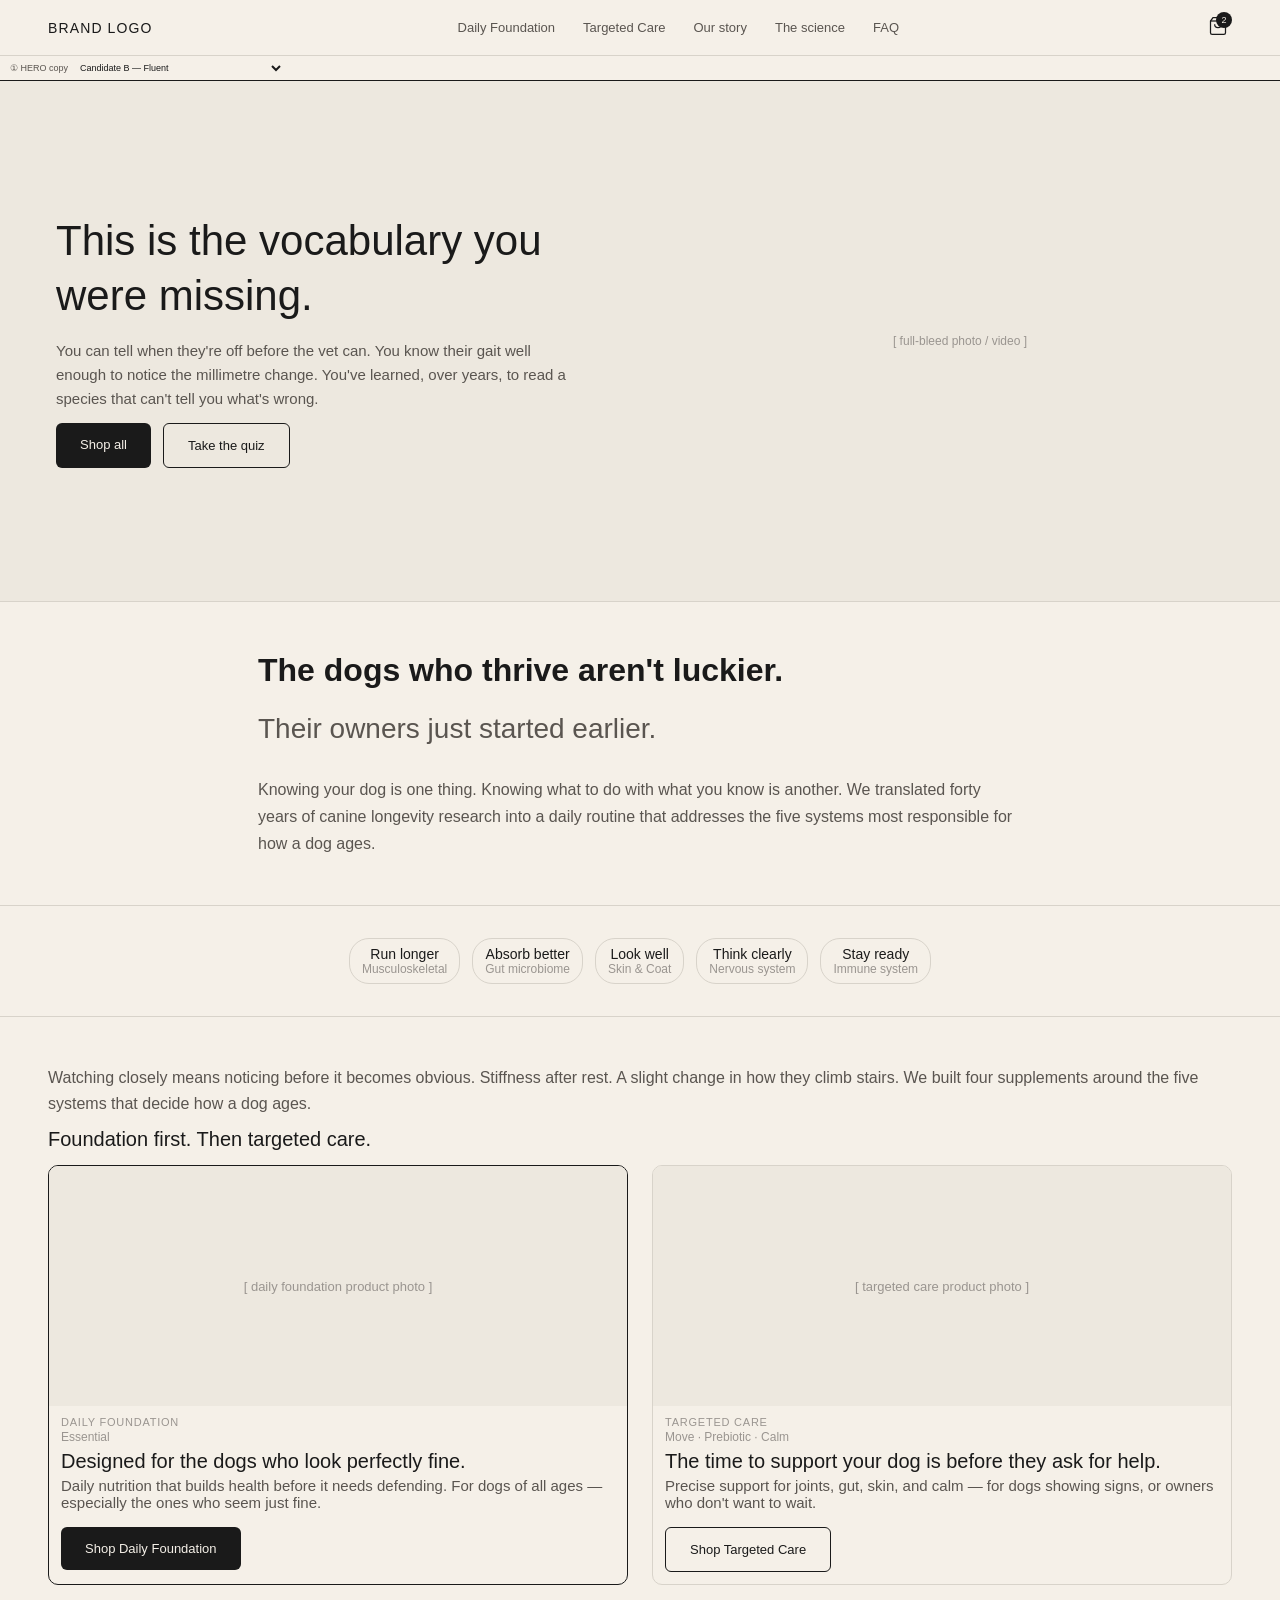
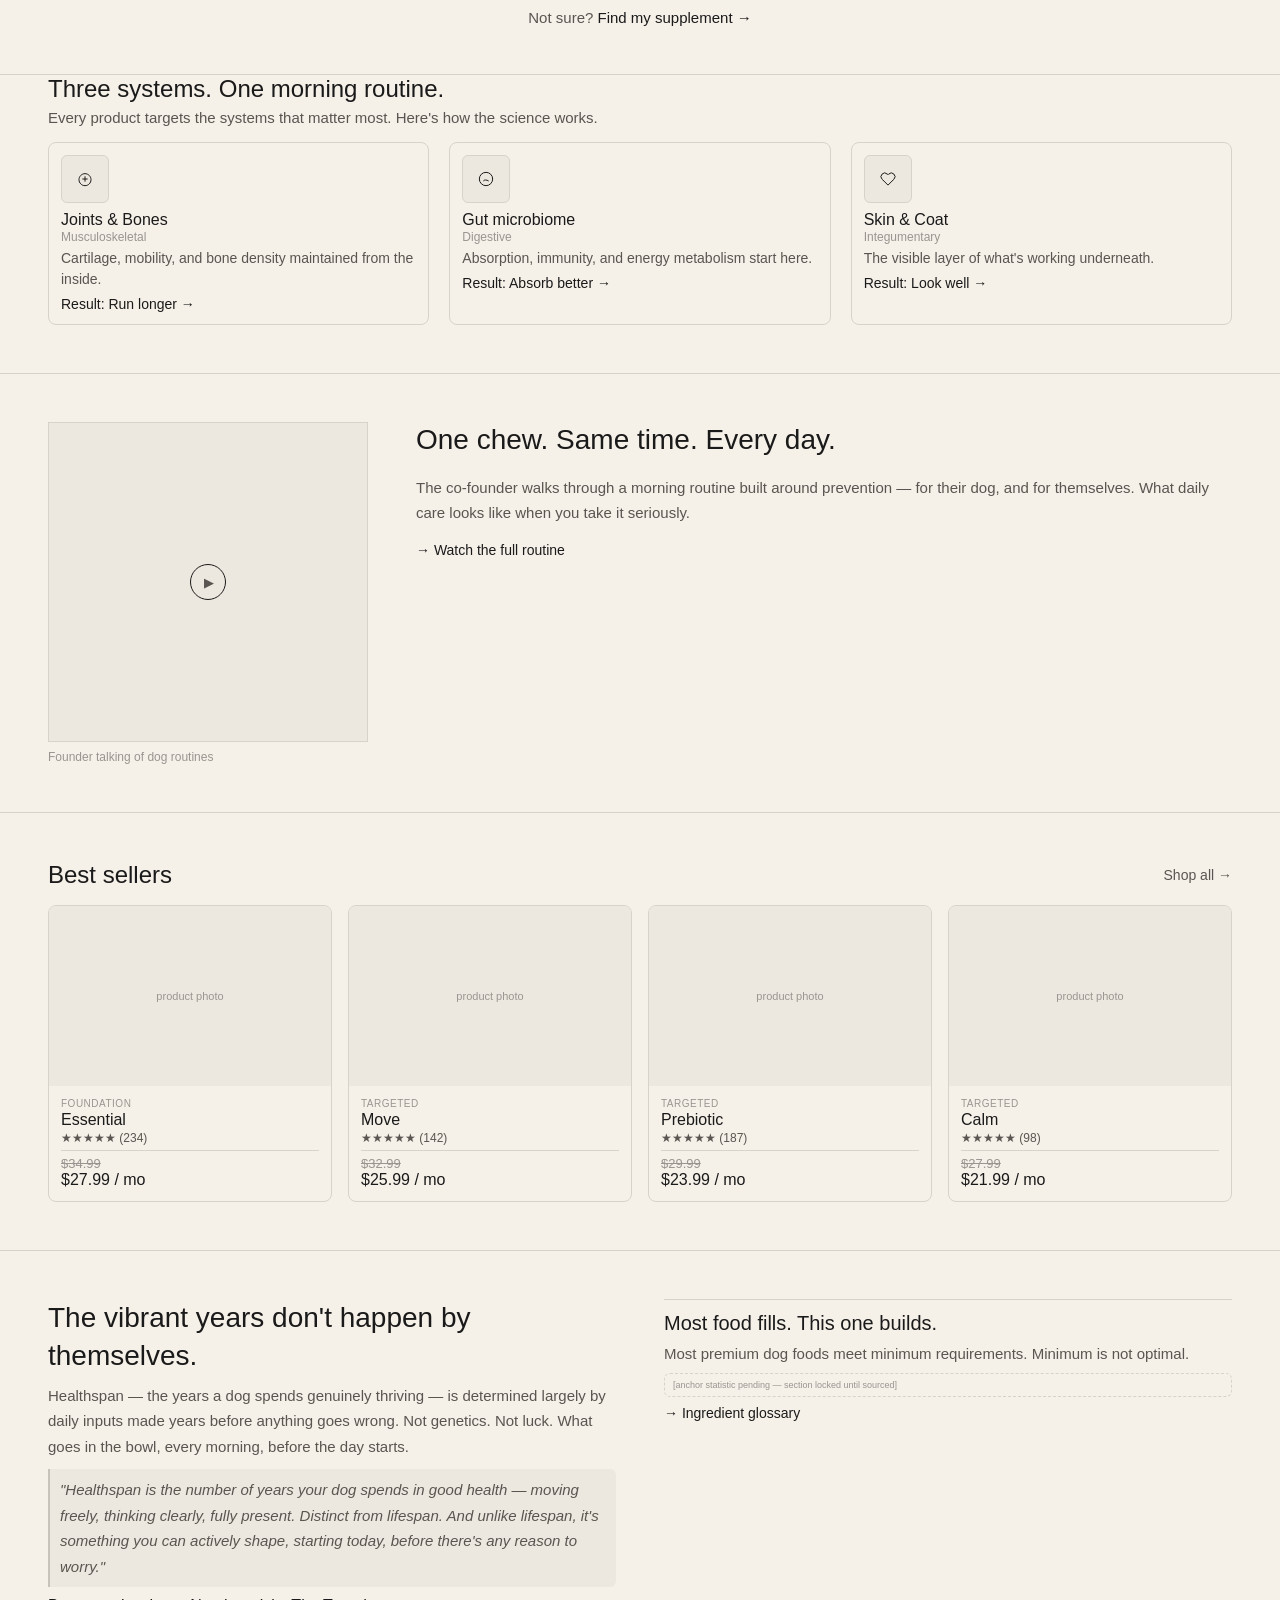
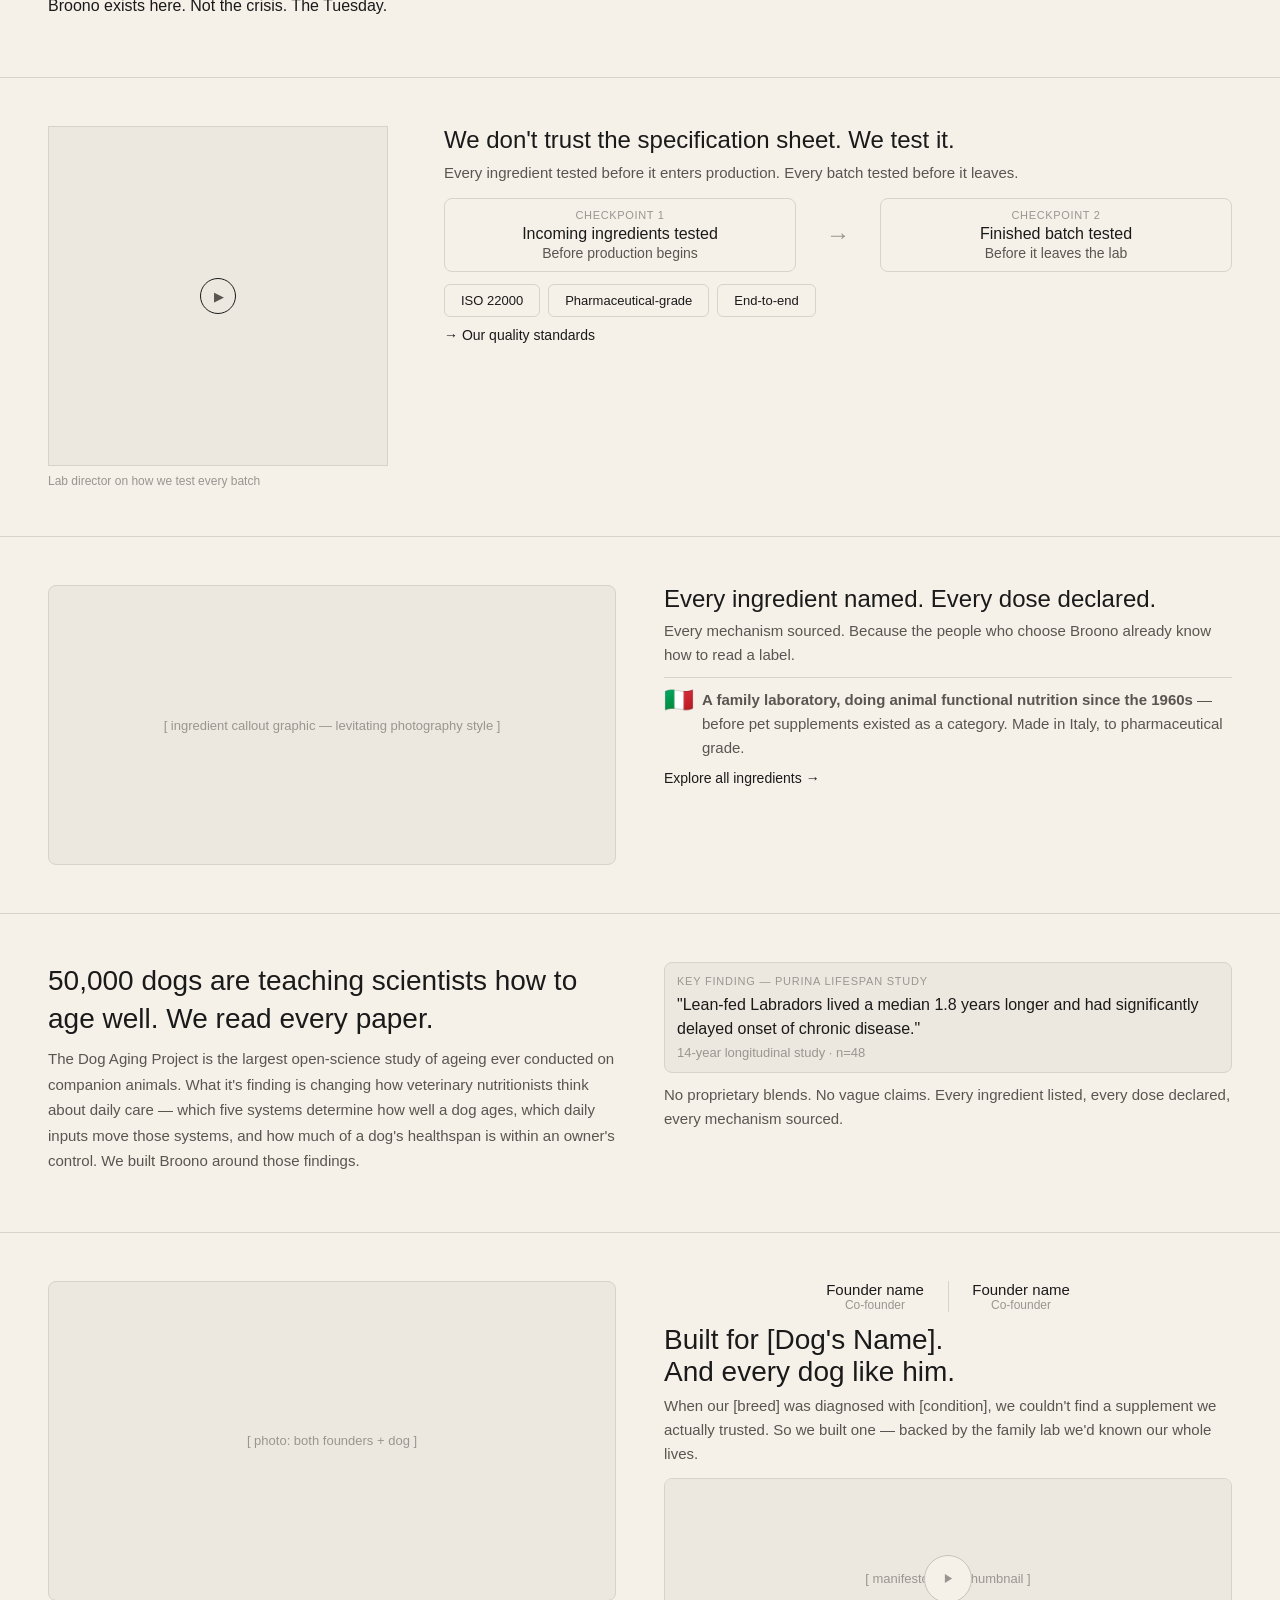
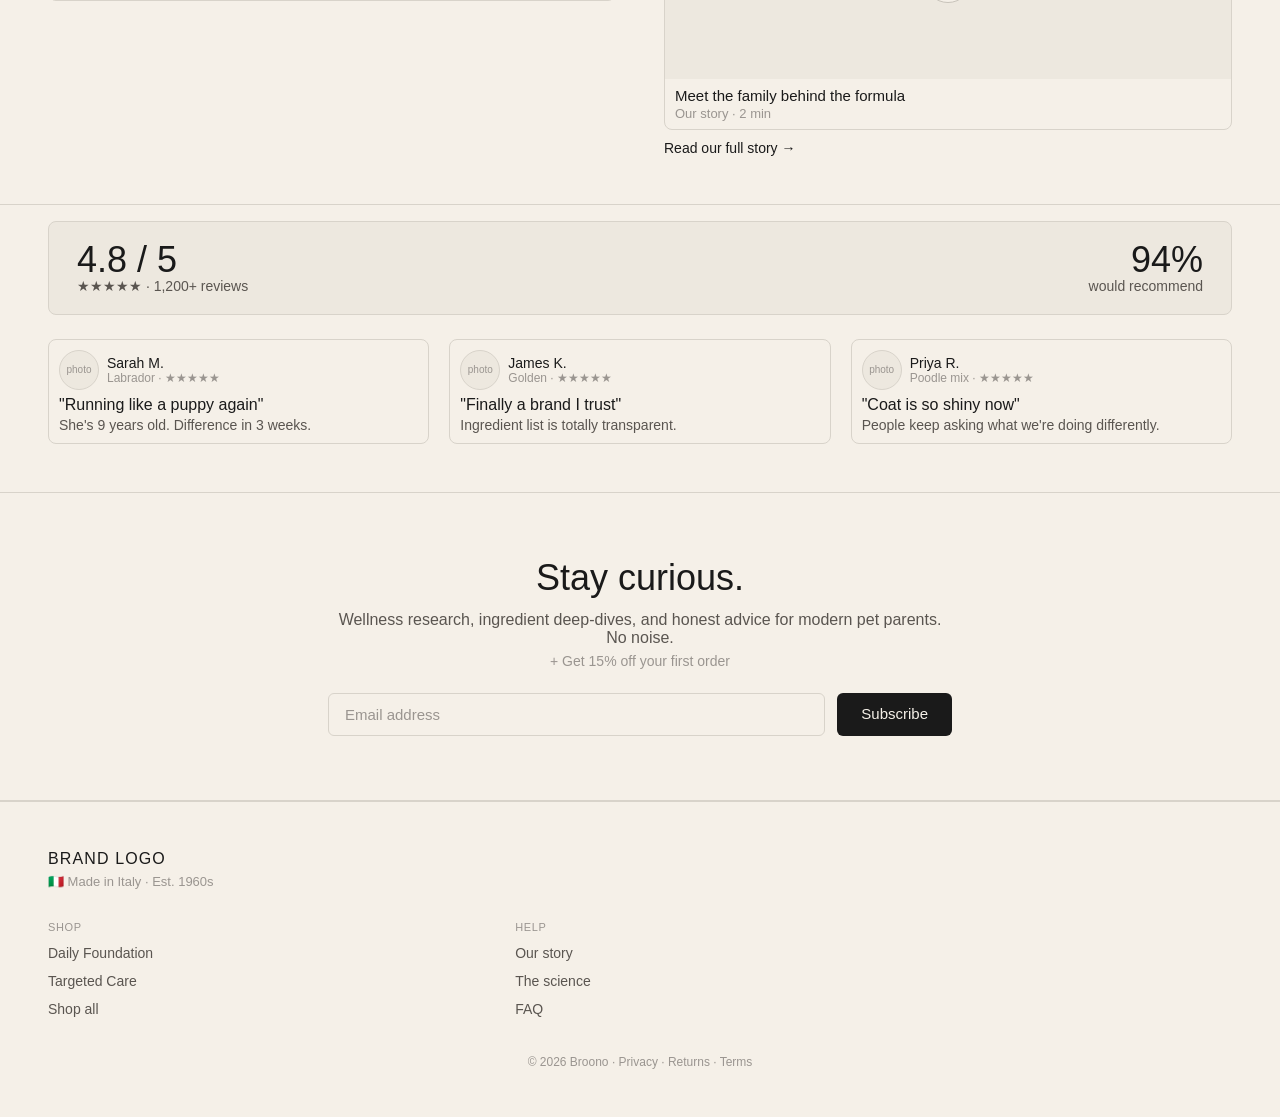
==== index.html @ fc201d09 "-" ====
<!DOCTYPE html>
<html lang="en">
<head>
<meta charset="UTF-8">
<link rel="icon" type="image/svg+xml" href="logo-glasses-blue.svg">
<meta name="viewport" content="width=device-width, initial-scale=1.0">
<title>Broono — Homepage Wireframe v3 (Responsive)</title>
<style>
  *, *::before, *::after { box-sizing: border-box; margin: 0; padding: 0; }

  :root {
    --color-background-primary: #F5F0E8;
    --color-background-secondary: #EDE8DF;
    --color-text-primary: #1A1A1A;
    --color-text-secondary: #5A5550;
    --color-text-tertiary: #9A9590;
    --color-border-primary: #1A1A1A;
    --color-border-secondary: #C8C3BA;
    --color-border-tertiary: #D8D3CA;
  }

  body {
    background: #E8E3DB;
    font-family: -apple-system, BlinkMacSystemFont, "Helvetica Neue", Arial, sans-serif;
    min-height: 100vh;
    color: var(--color-text-primary);
  }

  .sr-only {
    position: absolute; width: 1px; height: 1px;
    padding: 0; margin: -1px; overflow: hidden;
    clip: rect(0,0,0,0); white-space: nowrap; border: 0;
  }

  /* ─── WRAPPER ─────────────────────────────────────── */
  .page-wrapper {
    display: flex;
    flex-direction: column;
    align-items: center;
    padding: 20px 12px;
  }

  /* Mobile: phone-frame look */
  .phone-frame {
    width: 340px;
    overflow: hidden;
    background: var(--color-background-primary);
    position: relative;
  }

  /* Section label (wireframe annotation) */
  .section-label {
    font-size: 8px;
    color: var(--color-text-tertiary);
    padding: 5px 10px 3px;
    letter-spacing: 0.06em;
  }

  /* ─── NAV DRAWER ──────────────────────────────────── */
  .nav-drawer {
    display: none;
    position: absolute;
    top: 0; left: 0; right: 0; bottom: 0;
    z-index: 30;
    background: var(--color-background-primary);
  }
  .nav-drawer__inner { padding: 14px 16px; }
  .nav-drawer__header {
    display: flex;
    justify-content: space-between;
    align-items: center;
    padding-bottom: 12px;
    border-bottom: 0.5px solid var(--color-border-tertiary);
    margin-bottom: 4px;
  }
  .nav-drawer__logo { font-size: 12px; font-weight: 500; letter-spacing: 0.08em; }
  .nav-drawer__close {
    background: none; border: none; cursor: pointer;
    font-size: 22px; line-height: 1;
    color: var(--color-text-primary); padding: 0;
  }
  .nav-drawer__group-label {
    font-size: 9px; color: var(--color-text-tertiary);
    padding: 10px 0 4px; letter-spacing: 0.07em;
  }
  .nav-drawer__links { font-size: 13px; }
  .nav-drawer__link {
    padding: 10px 0;
    border-bottom: 0.5px solid var(--color-border-tertiary);
  }
  .nav-drawer__link:last-child { border-bottom: none; }

  /* ─── STICKY NAV (mobile) ─────────────────────────── */
  .nav {
    position: sticky; top: 0; z-index: 10;
    background: var(--color-background-primary);
    border-bottom: 0.5px solid var(--color-border-tertiary);
    padding: 0 14px;
    display: flex;
    align-items: center;
    justify-content: space-between;
    height: 44px;
  }
  .nav__hamburger {
    background: none; border: none; cursor: pointer;
    padding: 4px; color: var(--color-text-primary);
  }
  .nav__logo { font-size: 12px; font-weight: 500; letter-spacing: 0.08em; }
  .nav__desktop-links { display: none; } /* hidden on mobile */
  .nav__cart { position: relative; cursor: pointer; padding: 4px; }
  .nav__cart-badge {
    position: absolute; top: 0; right: 0;
    background: var(--color-text-primary);
    color: var(--color-background-primary);
    border-radius: 50%; width: 13px; height: 13px;
    font-size: 8px;
    display: flex; align-items: center; justify-content: center;
    font-weight: 500;
  }

  /* ─── HERO COPY PICKER (wireframe tool) ─────────── */
  .hero-picker {
    display: flex; align-items: center; gap: 8px;
    padding: 6px 10px;
    background: var(--color-background-primary);
    border-bottom: 0.5px solid var(--color-border-primary);
    font-size: 9px; color: var(--color-text-secondary);
    font-family: inherit;
  }
  .hero-picker select {
    font-size: 9px; font-family: inherit;
    color: var(--color-text-primary);
    background: transparent; border: none; outline: none; cursor: pointer;
    max-width: 260px;
  }

  /* ─── HERO ────────────────────────────────────────── */
  .hero {
    border-bottom: 0.5px solid var(--color-border-tertiary);
  }
  .hero__inner {
    background: var(--color-background-secondary);
    min-height: 300px;
    display: flex;
    flex-direction: column;
    justify-content: flex-end;
    padding: 16px;
    position: relative;
  }
  .hero__media-placeholder {
    position: absolute; top: 30%; left: 50%;
    transform: translate(-50%, -50%);
    font-size: 9px; color: var(--color-text-tertiary);
    text-align: center;
  }
  .hero__headline {
    font-size: 17px; font-weight: 500; line-height: 1.3; margin-bottom: 8px;
  }
  .hero__body {
    font-size: 10px; color: var(--color-text-secondary);
    line-height: 1.6; margin-bottom: 6px;
  }
  .hero__body--italic { font-style: italic; margin-bottom: 12px; }
  .hero__ctas { display: flex; gap: 8px; }
  .btn-primary {
    background: var(--color-text-primary); color: var(--color-background-primary);
    padding: 9px 14px; border-radius: 6px;
    font-size: 11px; font-weight: 500; display: inline-block; cursor: pointer;
  }
  .btn-secondary {
    border: 0.5px solid var(--color-border-primary);
    padding: 9px 14px; border-radius: 6px;
    font-size: 11px; display: inline-block; cursor: pointer;
  }

  /* ─── BRAND STATEMENT ────────────────────────────── */
  .brand-statement {
    border-bottom: 0.5px solid var(--color-border-tertiary);
  }
  .brand-statement__inner {
    padding: 16px 14px;
    display: flex; flex-direction: column; gap: 4px;
  }
  .brand-statement__line {
    font-size: 11px; color: var(--color-text-secondary); line-height: 1.7; margin-top: 10px;
  }
  .brand-statement__line--bold {
    font-size: 12px; font-weight: 500; color: var(--color-text-primary);
  }

  /* ─── EDITORIAL BEAT ──────────────────────────────── */
  .editorial__headline {
    font-size: 16px; font-weight: 600; line-height: 1.3;
  }
  .editorial__sub {
    font-size: 13px; line-height: 1.5;
    color: var(--color-text-secondary);
  }

  /* ─── OUTCOME STRIP ───────────────────────────────── */
  .outcomes {
    border-bottom: 0.5px solid var(--color-border-tertiary);
  }
  .outcomes__strip {
    display: flex; overflow-x: auto;
    padding: 8px 10px 14px; gap: 8px;
  }
  .outcomes__pill {
    flex-shrink: 0;
    border: 0.5px solid var(--color-border-tertiary);
    border-radius: 20px; padding: 7px 12px; text-align: center;
  }
  .outcomes__pill-title { font-size: 9px; font-weight: 500; white-space: nowrap; }
  .outcomes__pill-sub { font-size: 8px; color: var(--color-text-tertiary); white-space: nowrap; }

  /* ─── TWO-DOOR SYSTEM ─────────────────────────────── */
  .two-door {
    border-bottom: 0.5px solid var(--color-border-tertiary);
  }
  .two-door__inner {
    padding: 6px 10px 14px;
    display: flex; flex-direction: column; gap: 8px;
  }
  .two-door__intro {
    font-size: 10px; color: var(--color-text-secondary);
    line-height: 1.6; padding: 0 0 4px;
  }
  .two-door__tagline {
    font-size: 11px; font-weight: 500; padding-bottom: 6px;
  }
  .two-door__cards { display: flex; flex-direction: column; gap: 8px; }
  .card--foundation {
    border: 0.5px solid var(--color-border-primary);
    border-radius: 10px; overflow: hidden;
  }
  .card--targeted {
    border: 0.5px solid var(--color-border-tertiary);
    border-radius: 10px; overflow: hidden;
  }
  .card__photo {
    background: var(--color-background-secondary); height: 100px;
    display: flex; align-items: center; justify-content: center;
    font-size: 8px; color: var(--color-text-tertiary);
  }
  .card__body { padding: 10px 12px 12px; }
  .card__eyebrow {
    font-size: 8px; font-weight: 500; letter-spacing: 0.07em;
    color: var(--color-text-tertiary); margin-bottom: 2px;
  }
  .card__sub { font-size: 8px; color: var(--color-text-tertiary); margin-bottom: 6px; }
  .card__headline { font-size: 12px; font-weight: 500; margin-bottom: 4px; }
  .card__desc { font-size: 10px; color: var(--color-text-secondary); margin-bottom: 10px; }
  .two-door__quiz {
    text-align: center; padding-top: 4px;
    font-size: 10px; color: var(--color-text-secondary);
  }
  .two-door__quiz strong { font-weight: 500; color: var(--color-text-primary); }

  /* ─── BODY SYSTEMS ────────────────────────────────── */
  .systems {
    border-bottom: 0.5px solid var(--color-border-tertiary);
  }
  .systems__header { padding: 5px 10px 4px; }
  .systems__title { font-size: 13px; font-weight: 500; }
  .systems__sub { font-size: 10px; color: var(--color-text-secondary); margin-top: 3px; }
  .systems__strip {
    display: flex; gap: 8px;
    padding: 10px 10px 14px; overflow-x: auto;
  }
  .system-card {
    flex-shrink: 0; width: 180px;
    border: 0.5px solid var(--color-border-tertiary);
    border-radius: 8px; padding: 12px;
  }
  .system-card__icon {
    width: 32px; height: 32px; border-radius: 6px;
    background: var(--color-background-secondary);
    border: 0.5px solid var(--color-border-tertiary);
    margin-bottom: 8px;
    display: flex; align-items: center; justify-content: center;
  }
  .system-card__title { font-size: 10px; font-weight: 500; margin-bottom: 1px; }
  .system-card__cat { font-size: 8px; color: var(--color-text-tertiary); margin-bottom: 4px; }
  .system-card__desc { font-size: 9px; color: var(--color-text-secondary); line-height: 1.5; margin-bottom: 6px; }
  .system-card__result { font-size: 9px; font-weight: 500; }

  /* ─── BEST SELLERS ────────────────────────────────── */
  .best-sellers {
    border-bottom: 0.5px solid var(--color-border-tertiary);
  }
  .best-sellers__header {
    padding: 5px 10px 8px;
    display: flex; justify-content: space-between; align-items: center;
  }
  .best-sellers__title { font-size: 13px; font-weight: 500; }
  .best-sellers__showall { font-size: 10px; color: var(--color-text-secondary); }
  .product-grid {
    display: grid;
    grid-template-columns: minmax(0,1fr) minmax(0,1fr);
    gap: 8px; padding: 0 10px 14px;
  }
  .product-card {
    border: 0.5px solid var(--color-border-tertiary);
    border-radius: 8px; overflow: hidden;
  }
  .product-card__photo {
    background: var(--color-background-secondary); height: 80px;
    display: flex; align-items: center; justify-content: center;
    font-size: 7px; color: var(--color-text-tertiary);
  }
  .product-card__body { padding: 7px; }
  .product-card__eyebrow {
    font-size: 7px; font-weight: 500; letter-spacing: 0.05em;
    color: var(--color-text-tertiary); margin-bottom: 2px;
  }
  .product-card__name { font-size: 10px; font-weight: 500; margin-bottom: 2px; }
  .product-card__stars { font-size: 8px; color: var(--color-text-secondary); }
  .product-card__pricing {
    margin-top: 5px; padding-top: 5px;
    border-top: 0.5px solid var(--color-border-tertiary);
  }
  .product-card__original {
    font-size: 9px; color: var(--color-text-tertiary);
    text-decoration: line-through;
  }
  .product-card__price { font-size: 10px; font-weight: 500; }

  /* ─── NUTRITION GAP ───────────────────────────────── */
  .gap {
    border-bottom: 0.5px solid var(--color-border-tertiary);
  }
  .gap__inner { padding: 6px 10px 14px; }
  .gap__headline { font-size: 14px; font-weight: 500; line-height: 1.35; margin-bottom: 8px; }
  .gap__body { font-size: 10px; color: var(--color-text-secondary); line-height: 1.7; margin-bottom: 10px; }
  .gap__quote {
    border-left: 2px solid var(--color-border-secondary);
    padding: 8px 10px; margin-bottom: 10px;
    background: var(--color-background-secondary);
    border-radius: 0 6px 6px 0;
    font-size: 10px; color: var(--color-text-secondary);
    line-height: 1.7; font-style: italic;
  }
  .gap__cta { font-size: 11px; font-weight: 500; margin-bottom: 14px; }
  .gap__beat2 {
    border-top: 0.5px solid var(--color-border-tertiary); padding-top: 12px;
  }
  .gap__beat2-title { font-size: 12px; font-weight: 500; margin-bottom: 6px; }
  .gap__beat2-body { font-size: 10px; color: var(--color-text-secondary); line-height: 1.7; margin-bottom: 6px; }
  .gap__pending {
    font-size: 9px; color: var(--color-text-tertiary);
    border: 0.5px dashed var(--color-border-tertiary);
    border-radius: 6px; padding: 6px 8px; margin-bottom: 8px;
  }
  .gap__link { font-size: 10px; font-weight: 500; }

  /* ─── VIDEO BLOCK (shared) ────────────────────────── */
  .video-block {
    aspect-ratio: 1 / 1;
    background: var(--color-background-secondary);
    border: 0.5px solid var(--color-border-tertiary);
    display: flex; align-items: center; justify-content: center;
    flex-shrink: 0;
    width: 100%;
    max-width: 280px;
  }
.video-block__play {
    width: 36px; height: 36px;
    border: 0.5px solid var(--color-border-primary);
    border-radius: 50%;
    display: flex; align-items: center; justify-content: center;
    font-size: 13px; color: var(--color-text-secondary);
    padding-left: 2px;
  }

  /* ─── QUALITY GUARANTEE ───────────────────────────── */
  .quality {
    border-bottom: 0.5px solid var(--color-border-tertiary);
  }
  .quality__inner { padding: 6px 10px 14px; }
  .quality__headline { font-size: 13px; font-weight: 500; margin-bottom: 6px; }
  .quality__body { font-size: 10px; color: var(--color-text-secondary); line-height: 1.7; margin-bottom: 12px; }
  .quality__checkpoints { display: flex; align-items: center; gap: 0; margin-bottom: 12px; }
  .checkpoint {
    flex: 1; border: 0.5px solid var(--color-border-tertiary);
    border-radius: 8px; padding: 10px; text-align: center;
  }
  .checkpoint__label {
    font-size: 8px; font-weight: 500; letter-spacing: 0.06em;
    color: var(--color-text-tertiary); margin-bottom: 4px;
  }
  .checkpoint__title { font-size: 10px; font-weight: 500; margin-bottom: 2px; }
  .checkpoint__sub { font-size: 9px; color: var(--color-text-secondary); }
  .checkpoint__arrow { padding: 0 6px; font-size: 14px; color: var(--color-text-tertiary); }
  .quality__badges { display: flex; gap: 8px; margin-bottom: 10px; flex-wrap: wrap; }
  .badge {
    border: 0.5px solid var(--color-border-tertiary);
    border-radius: 6px; padding: 6px 10px;
    font-size: 9px; font-weight: 500;
  }
  .quality__link { font-size: 10px; font-weight: 500; }
  .quality__inner { display: flex; flex-direction: column; gap: 14px; }
  .quality__video .video-block { max-width: 100%; }
  .quality__video-caption { font-size: 9px; color: var(--color-text-tertiary); margin-top: 6px; }

  /* ─── FOUNDER ROUTINE VIDEO ────────────────────────── */
  .founder-video {
    border-bottom: 0.5px solid var(--color-border-tertiary);
  }
  .founder-video__inner {
    padding: 16px 14px;
    display: flex; flex-direction: column; gap: 14px;
  }
  .founder-video__media { display: flex; flex-direction: column; }
  .founder-video__media .video-block { max-width: 100%; }
  .founder-video__headline { font-size: 14px; font-weight: 500; line-height: 1.3; margin-bottom: 6px; }
  .founder-video__body { font-size: 10px; color: var(--color-text-secondary); line-height: 1.7; margin-bottom: 8px; }
  .founder-video__link { font-size: 10px; font-weight: 500; }

  /* ─── INGREDIENTS + ITALY ─────────────────────────── */
  .ingredients {
    border-bottom: 0.5px solid var(--color-border-tertiary);
  }
  .ingredients__inner { padding: 6px 10px 14px; }
  .ingredients__headline { font-size: 13px; font-weight: 500; margin-bottom: 6px; }
  .ingredients__photo {
    background: var(--color-background-secondary); height: 100px;
    border: 0.5px solid var(--color-border-tertiary); border-radius: 8px;
    margin-bottom: 10px;
    display: flex; align-items: center; justify-content: center;
    font-size: 9px; color: var(--color-text-tertiary);
  }
  .ingredients__body { font-size: 10px; color: var(--color-text-secondary); line-height: 1.6; margin-bottom: 10px; }
  .ingredients__italy {
    border-top: 0.5px solid var(--color-border-tertiary);
    padding-top: 10px;
    display: flex; align-items: flex-start; gap: 8px;
  }
  .ingredients__flag { font-size: 16px; line-height: 1; }
  .ingredients__italy-text { font-size: 10px; color: var(--color-text-secondary); line-height: 1.6; }
  .ingredients__link { margin-top: 10px; font-size: 10px; font-weight: 500; }

  /* ─── DOG AGING PROJECT ───────────────────────────── */
  .dag {
    border-bottom: 0.5px solid var(--color-border-tertiary);
  }
  .dag__inner { padding: 6px 10px 14px; }
  .dag__headline { font-size: 14px; font-weight: 500; line-height: 1.35; margin-bottom: 8px; }
  .dag__body { font-size: 10px; color: var(--color-text-secondary); line-height: 1.7; margin-bottom: 10px; }
  .dag__finding {
    background: var(--color-background-secondary);
    border: 0.5px solid var(--color-border-tertiary);
    border-radius: 8px; padding: 12px; margin-bottom: 10px;
  }
  .dag__finding-label {
    font-size: 8px; font-weight: 500; letter-spacing: 0.07em;
    color: var(--color-text-tertiary); margin-bottom: 6px;
  }
  .dag__finding-quote { font-size: 11px; font-weight: 500; line-height: 1.5; margin-bottom: 4px; }
  .dag__finding-source { font-size: 9px; color: var(--color-text-tertiary); }
  .dag__footer { font-size: 10px; color: var(--color-text-secondary); line-height: 1.6; }

  /* ─── WHO WE ARE ──────────────────────────────────── */
  .founders {
    border-bottom: 0.5px solid var(--color-border-tertiary);
  }
  .founders__inner { padding: 8px 10px 16px; }
  .founders__photo {
    background: var(--color-background-secondary);
    border: 0.5px solid var(--color-border-tertiary);
    border-radius: 8px; height: 130px;
    display: flex; align-items: center; justify-content: center;
    margin-bottom: 12px;
    font-size: 9px; color: var(--color-text-tertiary); text-align: center;
  }
  .founders__names {
    display: flex; justify-content: center;
    gap: 24px; margin-bottom: 12px;
  }
  .founders__name-item { text-align: center; }
  .founders__name { font-size: 10px; font-weight: 500; }
  .founders__role { font-size: 8px; color: var(--color-text-tertiary); }
  .founders__divider { width: 0.5px; background: var(--color-border-tertiary); }
  .founders__headline { font-size: 13px; font-weight: 500; margin-bottom: 6px; }
  .founders__body { font-size: 10px; color: var(--color-text-secondary); line-height: 1.6; margin-bottom: 12px; }
  .founders__video {
    border: 0.5px solid var(--color-border-tertiary); border-radius: 8px; overflow: hidden;
  }
  .founders__video-thumb {
    position: relative; background: var(--color-background-secondary);
    height: 90px;
    display: flex; align-items: center; justify-content: center;
    font-size: 9px; color: var(--color-text-tertiary);
  }
  .founders__play {
    position: absolute;
    width: 30px; height: 30px; border-radius: 50%;
    background: var(--color-background-primary);
    border: 0.5px solid var(--color-border-secondary);
    display: flex; align-items: center; justify-content: center;
  }
  .founders__video-meta { padding: 8px 10px; }
  .founders__video-title { font-size: 10px; font-weight: 500; margin-bottom: 2px; }
  .founders__video-sub { font-size: 9px; color: var(--color-text-tertiary); }
  .founders__link { margin-top: 10px; font-size: 10px; font-weight: 500; }

  /* ─── REVIEWS ─────────────────────────────────────── */
  .reviews {
    border-bottom: 0.5px solid var(--color-border-tertiary);
  }
  .reviews__summary {
    margin: 6px 10px 10px; padding: 12px;
    background: var(--color-background-secondary);
    border-radius: 8px; border: 0.5px solid var(--color-border-tertiary);
    display: flex; align-items: center; justify-content: space-between;
  }
  .reviews__rating { font-size: 18px; font-weight: 500; line-height: 1; }
  .reviews__rating-sub { font-size: 9px; color: var(--color-text-secondary); }
  .reviews__recommend { font-size: 18px; font-weight: 500; line-height: 1; }
  .reviews__recommend-sub { font-size: 9px; color: var(--color-text-secondary); }
  .reviews__strip {
    display: flex; gap: 8px; padding: 0 10px 14px; overflow-x: auto;
  }
  .review-card {
    flex-shrink: 0; width: 200px;
    border: 0.5px solid var(--color-border-tertiary);
    border-radius: 8px; padding: 10px;
  }
  .review-card__header { display: flex; align-items: center; gap: 8px; margin-bottom: 6px; }
  .review-card__avatar {
    width: 26px; height: 26px; border-radius: 50%;
    background: var(--color-background-secondary);
    border: 0.5px solid var(--color-border-tertiary);
    flex-shrink: 0;
    display: flex; align-items: center; justify-content: center;
    font-size: 7px; color: var(--color-text-tertiary);
  }
  .review-card__name { font-size: 9px; font-weight: 500; }
  .review-card__dog { font-size: 8px; color: var(--color-text-tertiary); }
  .review-card__title { font-size: 10px; font-weight: 500; margin-bottom: 3px; }
  .review-card__body { font-size: 9px; color: var(--color-text-secondary); }

  /* ─── EMAIL CAPTURE ───────────────────────────────── */
  .email-capture {
    border-bottom: 0.5px solid var(--color-border-tertiary);
  }
  .email-capture__inner {
    padding: 8px 10px 16px; text-align: center;
  }
  .email-capture__headline { font-size: 15px; font-weight: 500; margin-bottom: 4px; }
  .email-capture__body { font-size: 10px; color: var(--color-text-secondary); margin-bottom: 2px; }
  .email-capture__offer { font-size: 9px; color: var(--color-text-tertiary); margin-bottom: 10px; }
  .email-capture__form { display: flex; flex-direction: column; gap: 8px; }
  .email-capture__input {
    border: 0.5px solid var(--color-border-tertiary); border-radius: 6px;
    padding: 9px 12px; text-align: left;
    font-size: 10px; color: var(--color-text-tertiary);
  }
  .email-capture__btn {
    background: var(--color-text-primary); color: var(--color-background-primary);
    padding: 10px; border-radius: 6px;
    font-size: 11px; font-weight: 500; cursor: pointer;
  }

  /* ─── FOOTER ──────────────────────────────────────── */
  .footer { border-top: 0.5px solid var(--color-border-tertiary); }
  .footer__inner { padding: 12px 10px 24px; }
  .footer__logo { font-size: 11px; font-weight: 500; margin-bottom: 4px; letter-spacing: 0.07em; }
  .footer__origin { font-size: 9px; color: var(--color-text-tertiary); margin-bottom: 12px; }
  .footer__cols {
    display: grid;
    grid-template-columns: minmax(0,1fr) minmax(0,1fr);
    gap: 12px; margin-bottom: 12px;
  }
  .footer__col-label {
    font-size: 8px; font-weight: 500; color: var(--color-text-tertiary);
    margin-bottom: 6px; letter-spacing: 0.06em;
  }
  .footer__col-links { font-size: 10px; color: var(--color-text-secondary); line-height: 2; }
  .footer__legal { font-size: 8px; color: var(--color-text-tertiary); text-align: center; }

  /* ═══════════════════════════════════════════════════
     DESKTOP BREAKPOINT  ≥ 768px
  ═══════════════════════════════════════════════════ */
  @media (min-width: 768px) {

    body { padding: 0; }

    .page-wrapper {
      padding: 0;
      align-items: stretch;
    }

    /* Full-width container on desktop */
    .phone-frame {
      width: 100%;
      max-width: 100%;
      overflow: visible;
    }

    /* Section label hidden on desktop to reduce clutter */
    .section-label { display: none; }

    /* ── NAV ── */
    .nav {
      height: 56px;
      padding: 0 48px;
      max-width: 1280px;
      width: 100%;
      margin: 0 auto;
      position: sticky;
    }
    /* Wrap nav in a full-width bar */
    .nav-wrapper {
      background: var(--color-background-primary);
      border-bottom: 0.5px solid var(--color-border-tertiary);
      position: sticky; top: 0; z-index: 10;
    }
    .nav__hamburger { display: none; }
    .nav__logo { font-size: 14px; }
    .nav__desktop-links {
      display: flex; gap: 28px; align-items: center;
      font-size: 13px;
    }
    .nav__desktop-link { color: var(--color-text-secondary); cursor: pointer; }
    .nav__desktop-link:hover { color: var(--color-text-primary); }
    .nav__cart-badge { width: 16px; height: 16px; font-size: 9px; }

    /* ── HERO ── */
    .hero__inner {
      flex-direction: row;
      align-items: stretch;
      min-height: 520px;
      padding: 0;
    }
    .hero__content {
      flex: 1;
      display: flex; flex-direction: column; justify-content: center;
      padding: 48px 56px;
      max-width: 50%;
    }
    .hero__media {
      flex: 1;
      background: var(--color-background-secondary);
      display: flex; align-items: center; justify-content: center;
      position: relative;
    }
    .hero__media-placeholder {
      position: static; transform: none;
      font-size: 12px;
    }
    .hero__headline { font-size: 42px; margin-bottom: 16px; }
    .hero__body { font-size: 15px; margin-bottom: 12px; }
    .hero__body--italic { margin-bottom: 24px; }
    .btn-primary { font-size: 14px; padding: 14px 24px; }
    .btn-secondary { font-size: 14px; padding: 14px 24px; }
    .hero__ctas { gap: 12px; }

    /* ── BRAND STATEMENT ── */
    .brand-statement__inner {
      padding: 48px;
      max-width: 860px;
      margin: 0 auto;
      gap: 16px;
    }
    .brand-statement__line--bold { font-size: 20px; }
    .brand-statement__line { font-size: 16px; }

    /* ── EDITORIAL ── */
    .editorial {
      padding: 48px;
      text-align: center;
      max-width: 1280px;
      margin: 0 auto;
      width: 100%;
    }
    .editorial__headline { font-size: 32px; }
    .editorial__sub { font-size: 28px; }

    /* ── OUTCOMES ── */
    .outcomes { padding: 32px 0; }
    .outcomes .section-label { display: none; }
    .outcomes__strip {
      overflow-x: visible;
      flex-wrap: wrap;
      justify-content: center;
      padding: 0 48px 0;
      max-width: 1280px;
      margin: 0 auto;
      gap: 12px;
    }
    .outcomes__pill { flex-shrink: 1; }
    .outcomes__pill-title { font-size: 14px; }
    .outcomes__pill-sub { font-size: 12px; }

    /* ── TWO-DOOR ── */
    .two-door__inner {
      padding: 48px;
      max-width: 1280px;
      margin: 0 auto;
    }
    .two-door__intro { font-size: 16px; }
    .two-door__tagline { font-size: 20px; }
    .two-door__cards { flex-direction: row; gap: 24px; }
    .card--foundation, .card--targeted { flex: 1; }
    .card__photo { height: 240px; font-size: 13px; }
    .card__eyebrow { font-size: 11px; }
    .card__sub { font-size: 12px; }
    .card__headline { font-size: 20px; }
    .card__desc { font-size: 15px; margin-bottom: 16px; }
    .btn-primary, .btn-secondary { font-size: 13px; }
    .two-door__quiz { font-size: 15px; padding-top: 16px; }

    /* ── BODY SYSTEMS ── */
    .systems__header {
      padding: 0 48px 16px;
      max-width: 1280px;
      margin: 0 auto;
    }
    .systems__title { font-size: 24px; }
    .systems__sub { font-size: 15px; margin-top: 6px; }
    .systems__strip {
      display: grid;
      grid-template-columns: repeat(3, 1fr);
      overflow-x: visible;
      padding: 0 48px 48px;
      max-width: 1280px;
      margin: 0 auto;
      gap: 20px;
    }
    .system-card {
      width: auto; flex-shrink: 1;
    }
    .system-card__icon { width: 48px; height: 48px; }
    .system-card__title { font-size: 16px; }
    .system-card__cat { font-size: 12px; }
    .system-card__desc { font-size: 14px; }
    .system-card__result { font-size: 14px; }

    /* ── BEST SELLERS ── */
    .best-sellers__header {
      padding: 48px 48px 16px;
      max-width: 1280px;
      margin: 0 auto;
      width: 100%;
      box-sizing: border-box;
    }
    .best-sellers__title { font-size: 24px; }
    .best-sellers__showall { font-size: 14px; }
    .product-grid {
      grid-template-columns: repeat(4, minmax(0,1fr));
      gap: 16px;
      padding: 0 48px 48px;
      max-width: 1280px;
      margin: 0 auto;
    }
    .product-card__photo { height: 180px; font-size: 11px; }
    .product-card__body { padding: 12px; }
    .product-card__eyebrow { font-size: 10px; }
    .product-card__name { font-size: 16px; }
    .product-card__stars { font-size: 12px; }
    .product-card__original { font-size: 13px; }
    .product-card__price { font-size: 16px; }

    /* ── NUTRITION GAP ── */
    .gap__inner {
      display: grid;
      grid-template-columns: 1fr 1fr;
      gap: 48px;
      padding: 48px;
      max-width: 1280px;
      margin: 0 auto;
      align-items: start;
    }
    .gap__headline { font-size: 28px; }
    .gap__body { font-size: 15px; }
    .gap__quote { font-size: 15px; }
    .gap__cta { font-size: 16px; }
    .gap__beat2-title { font-size: 20px; }
    .gap__beat2-body { font-size: 15px; }
    .gap__link { font-size: 14px; }
    /* Keep beat2 spanning both columns as a sub-section */
    .gap__beat2 { grid-column: 1 / -1; }

    /* ── QUALITY ── */
    .quality__inner {
      padding: 48px;
      max-width: 1280px;
      margin: 0 auto;
    }
    .quality__headline { font-size: 24px; }
    .quality__body { font-size: 15px; }
    .quality__checkpoints { gap: 24px; }
    .checkpoint__label { font-size: 11px; }
    .checkpoint__title { font-size: 16px; }
    .checkpoint__sub { font-size: 14px; }
    .checkpoint__arrow { font-size: 24px; }
    .badge { font-size: 13px; padding: 8px 16px; }
    .quality__link { font-size: 14px; }
    .quality__inner { flex-direction: row; align-items: flex-start; gap: 56px; }
    .quality__video { flex-shrink: 0; width: 340px; }
    .quality__video .video-block { max-width: 100%; }
    .quality__video-caption { font-size: 12px; color: var(--color-text-tertiary); margin-top: 8px; }
    .quality__content { flex: 1; }

    /* ── FOUNDER ROUTINE VIDEO ── */
    .founder-video__inner {
      flex-direction: row; align-items: flex-start;
      gap: 48px; padding: 48px;
      max-width: 1280px; margin: 0 auto;
    }
    .founder-video__media { flex-shrink: 0; width: 320px; }
    .founder-video__media .video-block { max-width: 100%; }
    .founder-video__text { flex: 1; display: flex; flex-direction: column; justify-content: center; }
    .founder-video__headline { font-size: 28px; margin-bottom: 16px; }
    .founder-video__body { font-size: 15px; margin-bottom: 16px; }
    .founder-video__link { font-size: 14px; }

    /* ── INGREDIENTS ── */
    .ingredients__inner {
      display: grid;
      grid-template-columns: 1fr 1fr;
      gap: 48px;
      padding: 48px;
      max-width: 1280px;
      margin: 0 auto;
      align-items: center;
    }
    .ingredients__photo { height: 280px; font-size: 13px; margin-bottom: 0; grid-row: 1 / 3; }
    .ingredients__headline { font-size: 24px; }
    .ingredients__body { font-size: 15px; }
    .ingredients__italy-text { font-size: 15px; }
    .ingredients__link { font-size: 14px; }
    .ingredients__flag { font-size: 24px; }

    /* ── DOG AGING PROJECT ── */
    .dag__inner {
      display: grid;
      grid-template-columns: 1fr 1fr;
      gap: 48px;
      padding: 48px;
      max-width: 1280px;
      margin: 0 auto;
      align-items: start;
    }
    .dag__headline { font-size: 28px; }
    .dag__body { font-size: 15px; }
    .dag__finding-label { font-size: 11px; }
    .dag__finding-quote { font-size: 16px; }
    .dag__finding-source { font-size: 13px; }
    .dag__footer { font-size: 15px; }

    /* ── WHO WE ARE ── */
    .founders__inner {
      display: grid;
      grid-template-columns: 1fr 1fr;
      gap: 48px;
      padding: 48px;
      max-width: 1280px;
      margin: 0 auto;
      align-items: start;
    }
    .founders__photo { height: 320px; font-size: 13px; margin-bottom: 0; }
    .founders__headline { font-size: 28px; }
    .founders__body { font-size: 15px; }
    .founders__name { font-size: 15px; }
    .founders__role { font-size: 12px; }
    .founders__video-thumb { height: 200px; font-size: 13px; }
    .founders__play { width: 48px; height: 48px; }
    .founders__video-title { font-size: 15px; }
    .founders__video-sub { font-size: 13px; }
    .founders__link { font-size: 14px; }

    /* ── REVIEWS ── */
    .reviews__summary {
      margin: 16px auto 24px;
      padding: 20px 28px;
      max-width: 1280px;
      width: calc(100% - 96px);
    }
    .reviews__rating { font-size: 36px; }
    .reviews__rating-sub { font-size: 14px; }
    .reviews__recommend { font-size: 36px; }
    .reviews__recommend-sub { font-size: 14px; }
    .reviews__strip {
      display: grid;
      grid-template-columns: repeat(3, 1fr);
      overflow-x: visible;
      gap: 20px;
      padding: 0 48px 48px;
      max-width: 1280px;
      margin: 0 auto;
    }
    .review-card { width: auto; flex-shrink: 1; }
    .review-card__name { font-size: 14px; }
    .review-card__dog { font-size: 12px; }
    .review-card__title { font-size: 16px; }
    .review-card__body { font-size: 14px; }
    .review-card__avatar { width: 40px; height: 40px; font-size: 10px; }

    /* ── EMAIL CAPTURE ── */
    .email-capture__inner {
      padding: 64px 48px;
      max-width: 720px;
      margin: 0 auto;
    }
    .email-capture__headline { font-size: 36px; margin-bottom: 12px; }
    .email-capture__body { font-size: 16px; margin-bottom: 6px; }
    .email-capture__offer { font-size: 14px; margin-bottom: 24px; }
    .email-capture__form {
      flex-direction: row; gap: 12px; align-items: stretch;
    }
    .email-capture__input { flex: 1; font-size: 15px; padding: 12px 16px; }
    .email-capture__btn { white-space: nowrap; font-size: 15px; padding: 12px 24px; }

    /* ── FOOTER ── */
    .footer__inner {
      padding: 48px;
      max-width: 1280px;
      margin: 0 auto;
    }
    .footer__logo { font-size: 16px; margin-bottom: 6px; }
    .footer__origin { font-size: 13px; margin-bottom: 32px; }
    .footer__cols {
      grid-template-columns: 2fr 1fr 1fr 1fr;
      gap: 32px; margin-bottom: 32px;
    }
    .footer__col-label { font-size: 11px; }
    .footer__col-links { font-size: 14px; }
    .footer__legal { font-size: 12px; }
  }
</style>
</head>
<body>

<h2 class="sr-only">Homepage wireframe v3 — Responsive — Broono dog supplements</h2>

<div class="page-wrapper">
  <div class="phone-frame">

    <!-- NAV DRAWER (mobile only) -->
    <div id="nav-drawer" class="nav-drawer">
      <div class="nav-drawer__inner">
        <div class="nav-drawer__header">
          <span class="nav-drawer__logo">BRAND LOGO</span>
          <button class="nav-drawer__close" onclick="document.getElementById('nav-drawer').style.display='none'">×</button>
        </div>
        <div class="nav-drawer__group-label">COLLECTIONS</div>
        <div class="nav-drawer__links">
          <div class="nav-drawer__link">Daily Foundation</div>
          <div class="nav-drawer__link">Targeted Care</div>
        </div>
        <div class="nav-drawer__group-label">MORE</div>
        <div class="nav-drawer__links">
          <div class="nav-drawer__link">Our story</div>
          <div class="nav-drawer__link">The science</div>
          <div class="nav-drawer__link" style="border-bottom:none;">FAQ</div>
        </div>
      </div>
    </div>

    <!-- STICKY NAV -->
    <nav class="nav">
      <button class="nav__hamburger" onclick="document.getElementById('nav-drawer').style.display='block'" aria-label="Open menu">
        <svg width="18" height="14" viewBox="0 0 18 14" fill="none"><rect width="18" height="1.5" rx="0.75" fill="currentColor"/><rect y="6" width="18" height="1.5" rx="0.75" fill="currentColor"/><rect y="12" width="18" height="1.5" rx="0.75" fill="currentColor"/></svg>
      </button>
      <span class="nav__logo">BRAND LOGO</span>
      <nav class="nav__desktop-links" aria-label="Main navigation">
        <span class="nav__desktop-link">Daily Foundation</span>
        <span class="nav__desktop-link">Targeted Care</span>
        <span class="nav__desktop-link">Our story</span>
        <span class="nav__desktop-link">The science</span>
        <span class="nav__desktop-link">FAQ</span>
      </nav>
      <div class="nav__cart" aria-label="Cart, 2 items">
        <svg width="20" height="20" viewBox="0 0 24 24" fill="none" stroke="currentColor" stroke-width="1.5"><path d="M6 2L3 6v14a2 2 0 002 2h14a2 2 0 002-2V6l-3-4z"/><line x1="3" y1="6" x2="21" y2="6"/><path d="M16 10a4 4 0 01-8 0"/></svg>
        <span class="nav__cart-badge">2</span>
      </div>
    </nav>

    <!-- ① HERO -->
    <section class="hero">
      <div class="hero-picker">
        <span>① HERO copy</span>
        <select id="heroCopyPicker">
          <optgroup label="A/B Candidates">
            <option value="fluent">Candidate B — Fluent</option>
            <option value="maths">Candidate A — The Maths</option>
          </optgroup>
          <optgroup label="Provocations">
            <option value="health">Health isn't something you chase.</option>
            <option value="canttell">Your dog can't tell you…</option>
            <option value="sixty">Sixty years of science.</option>
            <option value="longevity">Canine longevity starts before symptoms do.</option>
          </optgroup>
          <optgroup label="Directions Library">
            <option value="tuesday">11A — Tuesday</option>
            <option value="upgrade">11B — The Upgrade</option>
            <option value="quiet">11C — The Quiet Ones</option>
            <option value="ritual">11D — The Ritual</option>
            <option value="timequestion">11E — The Time Question</option>
            <option value="italianlab">11F — The Italian Lab</option>
            <option value="alreadygone">11G — Already Gone</option>
          </optgroup>
        </select>
      </div>
      <div class="hero__inner">
        <!-- Mobile: content stacks at bottom of full-bleed bg -->
        <!-- Desktop: content column left, media right -->
        <div class="hero__content">
          <div class="hero__media-placeholder" style="display:none;" aria-hidden="true">[ full-bleed photo / video ]</div>
          <h1 class="hero__headline">This is the vocabulary you were missing.</h1>
          <p class="hero__body">You can tell when they're off before the vet can. You know their gait well enough to notice the millimetre change. You've learned, over years, to read a species that can't tell you what's wrong.</p>
          <div class="hero__ctas">
            <div class="btn-primary">Shop all</div>
            <div class="btn-secondary">Take the quiz</div>
          </div>
        </div>
        <div class="hero__media">
          <span class="hero__media-placeholder">[ full-bleed photo / video ]</span>
        </div>
      </div>
    </section>

    <!-- ② BRAND STATEMENT + EDITORIAL BEAT -->
    <section class="brand-statement">
      <div class="section-label">② BRAND STATEMENT + EDITORIAL BEAT</div>
      <div class="brand-statement__inner">
        <div class="editorial__headline">The dogs who thrive aren't luckier.</div>
        <div class="editorial__sub">Their owners just started earlier.</div>
        <p class="brand-statement__line">Knowing your dog is one thing. Knowing what to do with what you know is another. We translated forty years of canine longevity research into a daily routine that addresses the five systems most responsible for how a dog ages.</p>
      </div>
    </section>

    <!-- ③ OUTCOME STRIP -->
    <section class="outcomes">
      <div class="section-label">③ OUTCOME STRIP</div>
      <div class="outcomes__strip">
        <div class="outcomes__pill"><div class="outcomes__pill-title">Run longer</div><div class="outcomes__pill-sub">Musculoskeletal</div></div>
        <div class="outcomes__pill"><div class="outcomes__pill-title">Absorb better</div><div class="outcomes__pill-sub">Gut microbiome</div></div>
        <div class="outcomes__pill"><div class="outcomes__pill-title">Look well</div><div class="outcomes__pill-sub">Skin &amp; Coat</div></div>
        <div class="outcomes__pill"><div class="outcomes__pill-title">Think clearly</div><div class="outcomes__pill-sub">Nervous system</div></div>
        <div class="outcomes__pill"><div class="outcomes__pill-title">Stay ready</div><div class="outcomes__pill-sub">Immune system</div></div>
      </div>
    </section>

    <!-- ④ TWO-DOOR SYSTEM -->
    <section class="two-door">
      <div class="section-label">④ THE SYSTEM — TWO ENTRY POINTS</div>
      <div class="two-door__inner">
        <p class="two-door__intro">Watching closely means noticing before it becomes obvious. Stiffness after rest. A slight change in how they climb stairs. We built four supplements around the five systems that decide how a dog ages.</p>
        <div class="two-door__tagline">Foundation first. Then targeted care.</div>
        <div class="two-door__cards">
          <div class="card--foundation">
            <div class="card__photo">[ daily foundation product photo ]</div>
            <div class="card__body">
              <div class="card__eyebrow">DAILY FOUNDATION</div>
              <div class="card__sub">Essential</div>
              <div class="card__headline">Designed for the dogs who look perfectly fine.</div>
              <div class="card__desc">Daily nutrition that builds health before it needs defending. For dogs of all ages — especially the ones who seem just fine.</div>
              <a href="pdp.html" style="text-decoration:none;color:inherit;display:block;"><div class="btn-primary">Shop Daily Foundation</div></a>
            </div>
          </div>
          <div class="card--targeted">
            <div class="card__photo">[ targeted care product photo ]</div>
            <div class="card__body">
              <div class="card__eyebrow">TARGETED CARE</div>
              <div class="card__sub">Move · Prebiotic · Calm</div>
              <div class="card__headline">The time to support your dog is before they ask for help.</div>
              <div class="card__desc">Precise support for joints, gut, skin, and calm — for dogs showing signs, or owners who don't want to wait.</div>
              <div class="btn-secondary">Shop Targeted Care</div>
            </div>
          </div>
        </div>
        <div class="two-door__quiz">Not sure? <strong>Find my supplement →</strong></div>
      </div>
    </section>

    <!-- ⑤ BODY SYSTEMS -->
    <section class="systems">
      <div class="section-label">⑤ BODY SYSTEMS — THE HOW</div>
      <div class="systems__header">
        <div class="systems__title">Three systems. One morning routine.</div>
        <div class="systems__sub">Every product targets the systems that matter most. Here's how the science works.</div>
      </div>
      <div class="systems__strip">
        <div class="system-card">
          <div class="system-card__icon">
            <svg width="16" height="16" viewBox="0 0 24 24" fill="none" stroke="currentColor" stroke-width="1.5"><path d="M12 22c4.97 0 9-4.03 9-9s-4.03-9-9-9-9 4.03-9 9 4.03 9 9 9z"/><path d="M8 12h8M12 8v8"/></svg>
          </div>
          <div class="system-card__title">Joints &amp; Bones</div>
          <div class="system-card__cat">Musculoskeletal</div>
          <div class="system-card__desc">Cartilage, mobility, and bone density maintained from the inside.</div>
          <div class="system-card__result">Result: Run longer →</div>
        </div>
        <div class="system-card">
          <div class="system-card__icon">
            <svg width="16" height="16" viewBox="0 0 24 24" fill="none" stroke="currentColor" stroke-width="1.5"><path d="M12 2a10 10 0 100 20A10 10 0 0012 2z"/><path d="M8 15c1-2 5-2 8 0"/><path d="M9 9h.01M15 9h.01"/></svg>
          </div>
          <div class="system-card__title">Gut microbiome</div>
          <div class="system-card__cat">Digestive</div>
          <div class="system-card__desc">Absorption, immunity, and energy metabolism start here.</div>
          <div class="system-card__result">Result: Absorb better →</div>
        </div>
        <div class="system-card">
          <div class="system-card__icon">
            <svg width="16" height="16" viewBox="0 0 24 24" fill="none" stroke="currentColor" stroke-width="1.5"><path d="M20.84 4.61a5.5 5.5 0 00-7.78 0L12 5.67l-1.06-1.06a5.5 5.5 0 00-7.78 7.78l1.06 1.06L12 21.23l7.78-7.78 1.06-1.06a5.5 5.5 0 000-7.78z"/></svg>
          </div>
          <div class="system-card__title">Skin &amp; Coat</div>
          <div class="system-card__cat">Integumentary</div>
          <div class="system-card__desc">The visible layer of what's working underneath.</div>
          <div class="system-card__result">Result: Look well →</div>
        </div>
      </div>
    </section>

    <!-- ⑤b FOUNDER ROUTINE VIDEO -->
    <section class="founder-video">
      <div class="section-label">⑤b FOUNDER DAILY ROUTINE</div>
      <div class="founder-video__inner">
        <div class="founder-video__media">
          <div class="video-block">
            <div class="video-block__play">▶</div>
          </div>
          <div class="quality__video-caption">Founder talking of dog routines</div>
        </div>
        <div class="founder-video__text">
          <h3 class="founder-video__headline">One chew. Same time. Every day.</h3>
          <p class="founder-video__body">The co-founder walks through a morning routine built around prevention — for their dog, and for themselves. What daily care looks like when you take it seriously.</p>
          <div class="founder-video__link">→ Watch the full routine</div>
        </div>
      </div>
    </section>

    <!-- ⑥ BEST SELLERS -->
    <section class="best-sellers">
      <div class="section-label">⑥ BEST SELLERS</div>
      <div class="best-sellers__header">
        <span class="best-sellers__title">Best sellers</span>
        <span class="best-sellers__showall">Shop all →</span>
      </div>
      <div class="product-grid">
        <a href="pdp.html" style="text-decoration:none;color:inherit;display:block;"><div class="product-card">
          <div class="product-card__photo">product photo</div>
          <div class="product-card__body">
            <div class="product-card__eyebrow">FOUNDATION</div>
            <div class="product-card__name">Essential</div>
            <div class="product-card__stars">★★★★★ (234)</div>
            <div class="product-card__pricing">
              <div class="product-card__original">$34.99</div>
              <div class="product-card__price">$27.99 / mo</div>
            </div>
          </div>
        </div></a>
        <a href="pdp.html" style="text-decoration:none;color:inherit;display:block;"><div class="product-card">
          <div class="product-card__photo">product photo</div>
          <div class="product-card__body">
            <div class="product-card__eyebrow">TARGETED</div>
            <div class="product-card__name">Move</div>
            <div class="product-card__stars">★★★★★ (142)</div>
            <div class="product-card__pricing">
              <div class="product-card__original">$32.99</div>
              <div class="product-card__price">$25.99 / mo</div>
            </div>
          </div>
        </div></a>
        <a href="pdp.html" style="text-decoration:none;color:inherit;display:block;"><div class="product-card">
          <div class="product-card__photo">product photo</div>
          <div class="product-card__body">
            <div class="product-card__eyebrow">TARGETED</div>
            <div class="product-card__name">Prebiotic</div>
            <div class="product-card__stars">★★★★★ (187)</div>
            <div class="product-card__pricing">
              <div class="product-card__original">$29.99</div>
              <div class="product-card__price">$23.99 / mo</div>
            </div>
          </div>
        </div></a>
        <a href="pdp.html" style="text-decoration:none;color:inherit;display:block;"><div class="product-card">
          <div class="product-card__photo">product photo</div>
          <div class="product-card__body">
            <div class="product-card__eyebrow">TARGETED</div>
            <div class="product-card__name">Calm</div>
            <div class="product-card__stars">★★★★★ (98)</div>
            <div class="product-card__pricing">
              <div class="product-card__original">$27.99</div>
              <div class="product-card__price">$21.99 / mo</div>
            </div>
          </div>
        </div></a>
      </div>
    </section>

    <!-- ⑦ NUTRITION GAP -->
    <section class="gap">
      <div class="section-label">⑦ THE GAP / NUTRITION GAP</div>
      <div class="gap__inner">
        <div class="gap__col-left">
          <h2 class="gap__headline">The vibrant years don't happen by themselves.</h2>
          <p class="gap__body">Healthspan — the years a dog spends genuinely thriving — is determined largely by daily inputs made years before anything goes wrong. Not genetics. Not luck. What goes in the bowl, every morning, before the day starts.</p>
          <blockquote class="gap__quote">"Healthspan is the number of years your dog spends in good health — moving freely, thinking clearly, fully present. Distinct from lifespan. And unlike lifespan, it's something you can actively shape, starting today, before there's any reason to worry."</blockquote>
          <div class="gap__cta">Broono exists here. Not the crisis. The Tuesday.</div>
        </div>
        <div class="gap__col-right">
          <div class="gap__beat2">
            <div class="gap__beat2-title">Most food fills. This one builds.</div>
            <p class="gap__beat2-body">Most premium dog foods meet minimum requirements. Minimum is not optimal.</p>
            <div class="gap__pending">[anchor statistic pending — section locked until sourced]</div>
            <div class="gap__link">→ Ingredient glossary</div>
          </div>
        </div>
      </div>
    </section>

    <!-- ⑧ QUALITY GUARANTEE -->
    <section class="quality">
      <div class="section-label">⑧ QUALITY GUARANTEE</div>
      <div class="quality__inner">
        <div class="quality__video">
          <div class="video-block">
            <div class="video-block__play">▶</div>
          </div>
          <div class="quality__video-caption">Lab director on how we test every batch</div>
        </div>
        <div class="quality__content">
          <h2 class="quality__headline">We don't trust the specification sheet. We test it.</h2>
          <p class="quality__body">Every ingredient tested before it enters production. Every batch tested before it leaves.</p>
          <div class="quality__checkpoints">
            <div class="checkpoint">
              <div class="checkpoint__label">CHECKPOINT 1</div>
              <div class="checkpoint__title">Incoming ingredients tested</div>
              <div class="checkpoint__sub">Before production begins</div>
            </div>
            <div class="checkpoint__arrow">→</div>
            <div class="checkpoint">
              <div class="checkpoint__label">CHECKPOINT 2</div>
              <div class="checkpoint__title">Finished batch tested</div>
              <div class="checkpoint__sub">Before it leaves the lab</div>
            </div>
          </div>
          <div class="quality__badges">
            <div class="badge">ISO 22000</div>
            <div class="badge">Pharmaceutical-grade</div>
            <div class="badge">End-to-end</div>
          </div>
          <div class="quality__link">→ Our quality standards</div>
        </div>
      </div>
    </section>

    <!-- ⑨ INGREDIENTS + ITALY -->
    <section class="ingredients">
      <div class="section-label">⑨ INGREDIENTS + ITALY</div>
      <div class="ingredients__inner">
        <div class="ingredients__photo">[ ingredient callout graphic — levitating photography style ]</div>
        <div>
          <h2 class="ingredients__headline">Every ingredient named. Every dose declared.</h2>
          <p class="ingredients__body">Every mechanism sourced. Because the people who choose Broono already know how to read a label.</p>
          <div class="ingredients__italy">
            <span class="ingredients__flag">🇮🇹</span>
            <div class="ingredients__italy-text"><strong>A family laboratory, doing animal functional nutrition since the 1960s</strong> — before pet supplements existed as a category. Made in Italy, to pharmaceutical grade.</div>
          </div>
          <div class="ingredients__link">Explore all ingredients →</div>
        </div>
      </div>
    </section>

    <!-- ⑨b DOG AGING PROJECT -->
    <section class="dag">
      <div class="section-label">⑨b DOG AGING PROJECT</div>
      <div class="dag__inner">
        <div>
          <h2 class="dag__headline">50,000 dogs are teaching scientists how to age well. We read every paper.</h2>
          <p class="dag__body">The Dog Aging Project is the largest open-science study of ageing ever conducted on companion animals. What it's finding is changing how veterinary nutritionists think about daily care — which five systems determine how well a dog ages, which daily inputs move those systems, and how much of a dog's healthspan is within an owner's control. We built Broono around those findings.</p>
        </div>
        <div>
          <div class="dag__finding">
            <div class="dag__finding-label">KEY FINDING — PURINA LIFESPAN STUDY</div>
            <div class="dag__finding-quote">"Lean-fed Labradors lived a median 1.8 years longer and had significantly delayed onset of chronic disease."</div>
            <div class="dag__finding-source">14-year longitudinal study · n=48</div>
          </div>
          <p class="dag__footer">No proprietary blends. No vague claims. Every ingredient listed, every dose declared, every mechanism sourced.</p>
        </div>
      </div>
    </section>

    <!-- ⑩ WHO WE ARE -->
    <section class="founders">
      <div class="section-label">⑩ WHO WE ARE</div>
      <div class="founders__inner">
        <div class="founders__photo">[ photo: both founders + dog ]</div>
        <div>
          <div class="founders__names">
            <div class="founders__name-item">
              <div class="founders__name">Founder name</div>
              <div class="founders__role">Co-founder</div>
            </div>
            <div class="founders__divider"></div>
            <div class="founders__name-item">
              <div class="founders__name">Founder name</div>
              <div class="founders__role">Co-founder</div>
            </div>
          </div>
          <h2 class="founders__headline">Built for [Dog's Name].<br>And every dog like him.</h2>
          <p class="founders__body">When our [breed] was diagnosed with [condition], we couldn't find a supplement we actually trusted. So we built one — backed by the family lab we'd known our whole lives.</p>
          <div class="founders__video">
            <div class="founders__video-thumb">
              <span>[ manifesto video thumbnail ]</span>
              <div class="founders__play"><svg width="9" height="11" viewBox="0 0 10 12" fill="none"><path d="M1 1l8 5-8 5V1z" fill="currentColor"/></svg></div>
            </div>
            <div class="founders__video-meta">
              <div class="founders__video-title">Meet the family behind the formula</div>
              <div class="founders__video-sub">Our story · 2 min</div>
            </div>
          </div>
          <div class="founders__link">Read our full story →</div>
        </div>
      </div>
    </section>

    <!-- ⑪ REVIEWS -->
    <section class="reviews">
      <div class="section-label">⑪ REVIEWS</div>
      <div class="reviews__summary">
        <div>
          <div class="reviews__rating">4.8 / 5</div>
          <div class="reviews__rating-sub">★★★★★ · 1,200+ reviews</div>
        </div>
        <div style="text-align:right;">
          <div class="reviews__recommend">94%</div>
          <div class="reviews__recommend-sub">would recommend</div>
        </div>
      </div>
      <div class="reviews__strip">
        <div class="review-card">
          <div class="review-card__header">
            <div class="review-card__avatar">photo</div>
            <div>
              <div class="review-card__name">Sarah M.</div>
              <div class="review-card__dog">Labrador · ★★★★★</div>
            </div>
          </div>
          <div class="review-card__title">"Running like a puppy again"</div>
          <div class="review-card__body">She's 9 years old. Difference in 3 weeks.</div>
        </div>
        <div class="review-card">
          <div class="review-card__header">
            <div class="review-card__avatar">photo</div>
            <div>
              <div class="review-card__name">James K.</div>
              <div class="review-card__dog">Golden · ★★★★★</div>
            </div>
          </div>
          <div class="review-card__title">"Finally a brand I trust"</div>
          <div class="review-card__body">Ingredient list is totally transparent.</div>
        </div>
        <div class="review-card">
          <div class="review-card__header">
            <div class="review-card__avatar">photo</div>
            <div>
              <div class="review-card__name">Priya R.</div>
              <div class="review-card__dog">Poodle mix · ★★★★★</div>
            </div>
          </div>
          <div class="review-card__title">"Coat is so shiny now"</div>
          <div class="review-card__body">People keep asking what we're doing differently.</div>
        </div>
      </div>
    </section>

    <!-- ⑫ EMAIL CAPTURE -->
    <section class="email-capture">
      <div class="section-label">⑫ EMAIL CAPTURE</div>
      <div class="email-capture__inner">
        <div class="email-capture__headline">Stay curious.</div>
        <div class="email-capture__body">Wellness research, ingredient deep-dives, and honest advice for modern pet parents. No noise.</div>
        <div class="email-capture__offer">+ Get 15% off your first order</div>
        <div class="email-capture__form">
          <div class="email-capture__input">Email address</div>
          <div class="email-capture__btn">Subscribe</div>
        </div>
      </div>
    </section>

    <!-- ⑬ FOOTER -->
    <footer class="footer">
      <div class="section-label">⑬ FOOTER</div>
      <div class="footer__inner">
        <div class="footer__logo">BRAND LOGO</div>
        <div class="footer__origin">🇮🇹 Made in Italy · Est. 1960s</div>
        <div class="footer__cols">
          <div>
            <div class="footer__col-label">SHOP</div>
            <div class="footer__col-links">Daily Foundation<br>Targeted Care<br>Shop all</div>
          </div>
          <div>
            <div class="footer__col-label">HELP</div>
            <div class="footer__col-links">Our story<br>The science<br>FAQ</div>
          </div>
        </div>
        <div class="footer__legal">© 2026 Broono · Privacy · Returns · Terms</div>
      </div>
    </footer>

  </div>
</div>

<script>
  /* On desktop, fix the hero layout: show content in left col, media in right col */
  function applyHeroLayout() {
    const heroContent = document.querySelector('.hero__content');
    const heroMediaPlaceholder = heroContent && heroContent.querySelector('.hero__media-placeholder');
    const heroMediaRight = document.querySelector('.hero__media .hero__media-placeholder');
    if (!heroContent) return;
    if (window.innerWidth >= 768) {
      /* Desktop: hide the placeholder that was inside .hero__inner for mobile stacking */
      if (heroMediaPlaceholder) heroMediaPlaceholder.style.display = 'none';
      if (heroMediaRight) heroMediaRight.style.display = 'block';
      heroContent.style.position = 'relative';
    } else {
      /* Mobile: stack content over the bg, show placeholder in middle */
      if (heroMediaPlaceholder) heroMediaPlaceholder.style.display = 'block';
      if (heroMediaRight) heroMediaRight.style.display = 'none';
    }
  }
  applyHeroLayout();
  window.addEventListener('resize', applyHeroLayout);

  /* ── HERO COPY SWITCHER ── */
  const HERO_COPY = {
    fluent: {
      headline: 'This is the vocabulary you were missing.',
      body: "You can tell when they're off before the vet can. You know their gait well enough to notice the millimetre change. You've learned, over years, to read a species that can't tell you what's wrong."
    },
    maths: {
      headline: 'Your dog has about 4,380 days left. What are you doing with them?',
      body: "Not a tragedy. A maths problem. And maths has answers."
    },
    health: {
      headline: "Health isn't something you chase. It's something you build.",
      body: ''
    },
    canttell: {
      headline: "Your dog can't tell you something's wrong. Start before they have to.",
      body: ''
    },
    sixty: {
      headline: 'Sixty years of pharmaceutical science. All of it for your dog.',
      body: ''
    },
    longevity: {
      headline: 'Canine longevity starts before symptoms do.',
      body: ''
    },
    tuesday: {
      headline: 'Protect the years that matter. Starting this Tuesday.',
      body: "Not the emergency. Not the diagnosis. Not the last good year. The Tuesday when everything was fine — and you did something about it anyway. That's what Broono is for."
    },
    upgrade: {
      headline: "You take magnesium. You track your sleep. Your dog is eating the same kibble they've eaten for six years.",
      body: "The longevity research for dogs is as developed as it is for humans. The interventions are as actionable. The daily inputs matter just as much. Broono is what happens when you apply the same standard."
    },
    quiet: {
      headline: "They don't ask for much. They deserve everything.",
      body: "A dog will eat whatever you put in the bowl. Trust you completely. Not complain until they can't hide it anymore. Broono exists because that silence deserves a better answer than luck."
    },
    ritual: {
      headline: 'You already do the walk. You already do the bowl. This is the one thing left.',
      body: 'A daily chew designed to protect the years ahead — not fix the ones already gone.'
    },
    timequestion: {
      headline: 'Twelve years, give or take. What you do daily determines where in that range you land.',
      body: ''
    },
    italianlab: {
      headline: 'Designed in Milan. For the one who follows you everywhere.',
      body: "You probably already have a ritual for yourself — something you take seriously, sourced carefully, built around prevention not cure. Your dog has been waiting for the same standard."
    },
    alreadygone: {
      headline: 'You probably should have started this two years ago. Start it today.',
      body: "Broono is not for the dog who's already struggling. It's for the dog who isn't — yet. The window for prevention is always wider than the window for repair."
    }
  };

  function applyHeroCopy(key) {
    const copy = HERO_COPY[key];
    if (!copy) return;
    document.querySelector('.hero__headline').textContent = copy.headline;
    const bodyEl = document.querySelector('.hero__body');
    bodyEl.textContent = copy.body;
    bodyEl.style.display = copy.body ? '' : 'none';
  }

  document.getElementById('heroCopyPicker').addEventListener('change', e => applyHeroCopy(e.target.value));
</script>

</body>
</html>
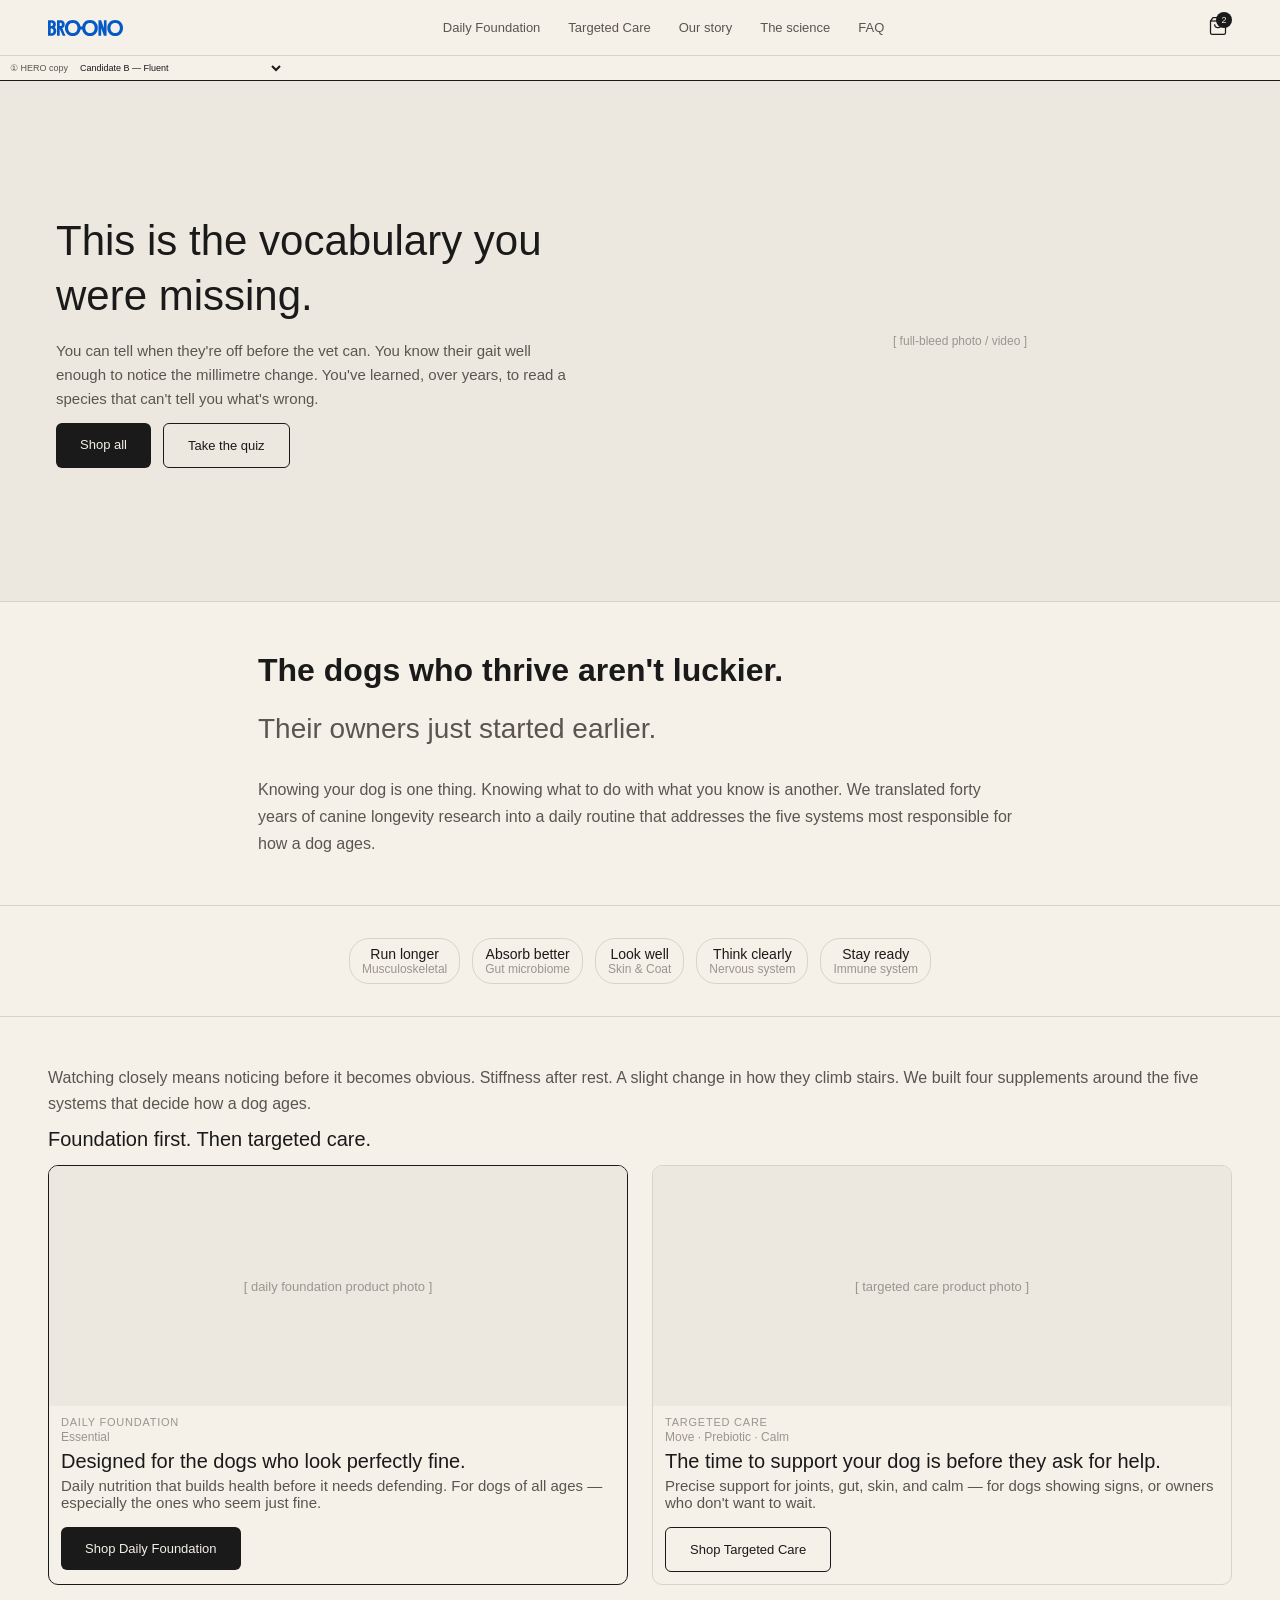
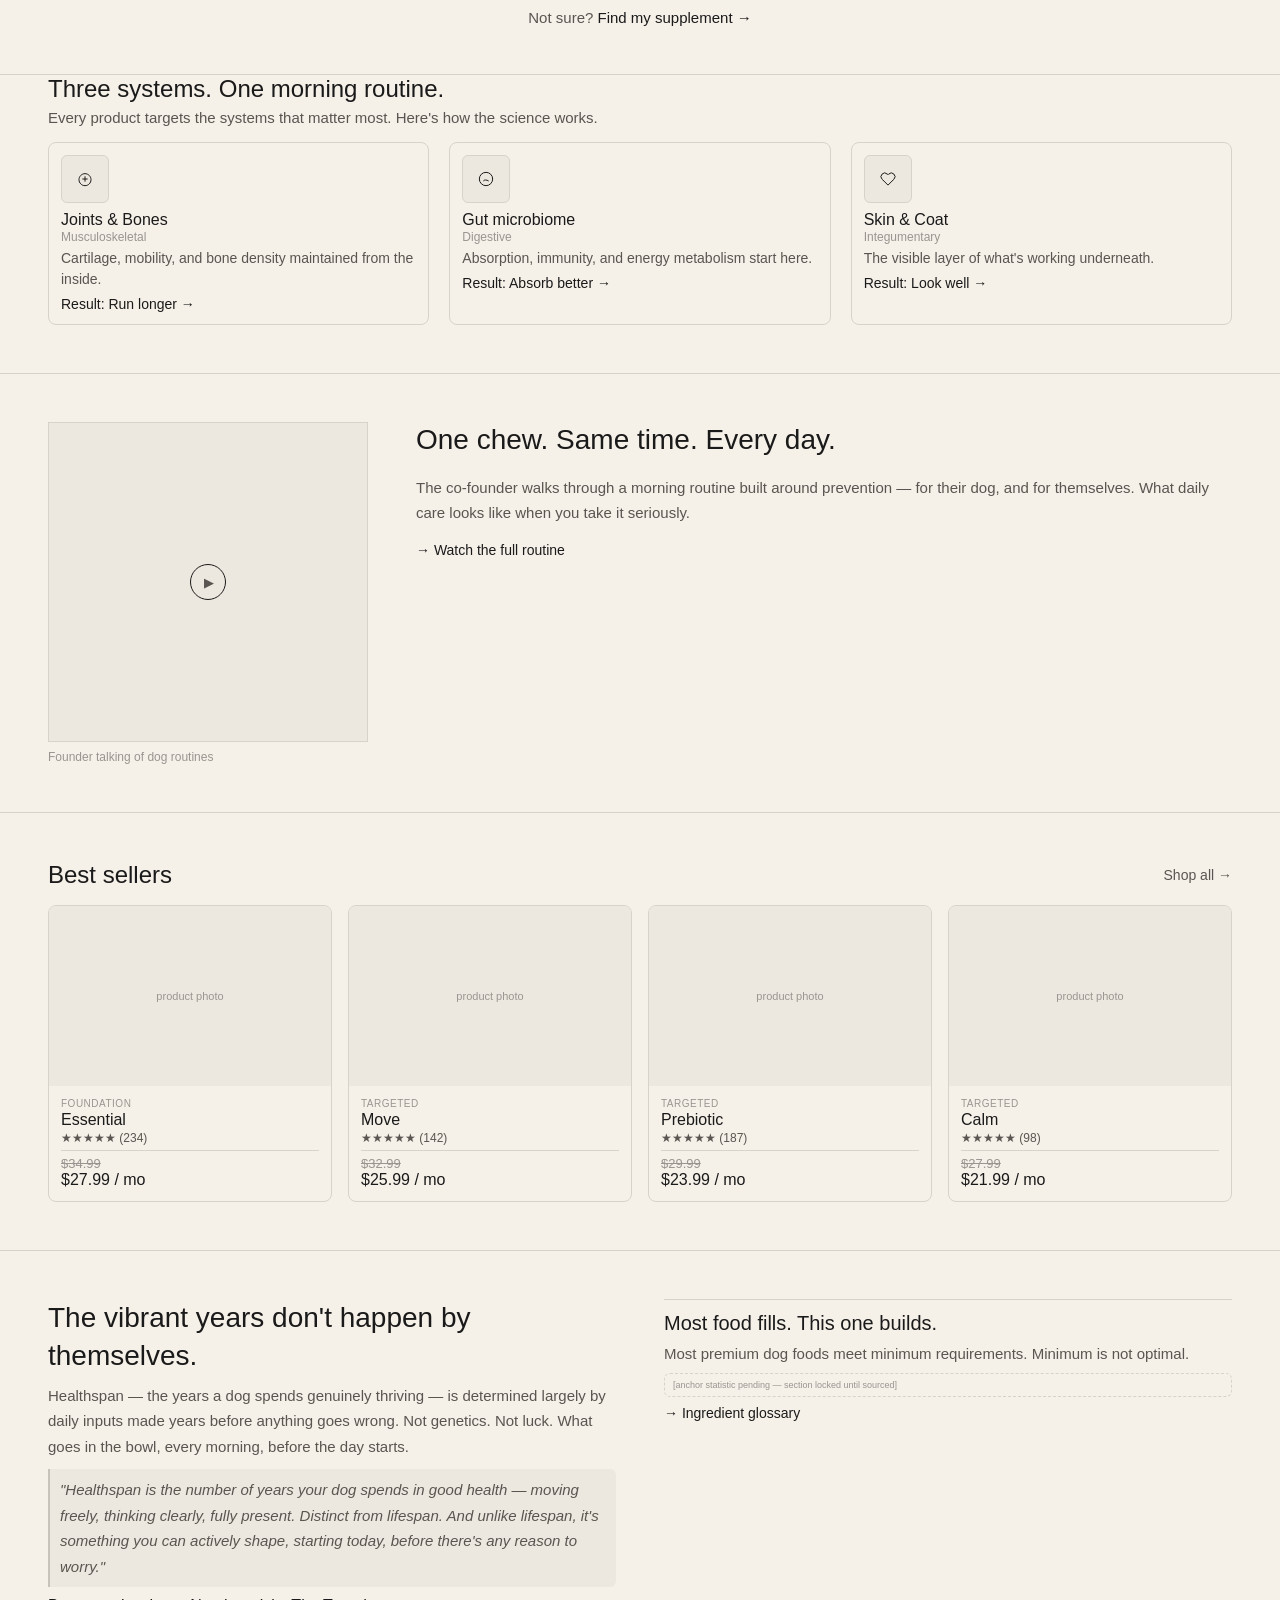
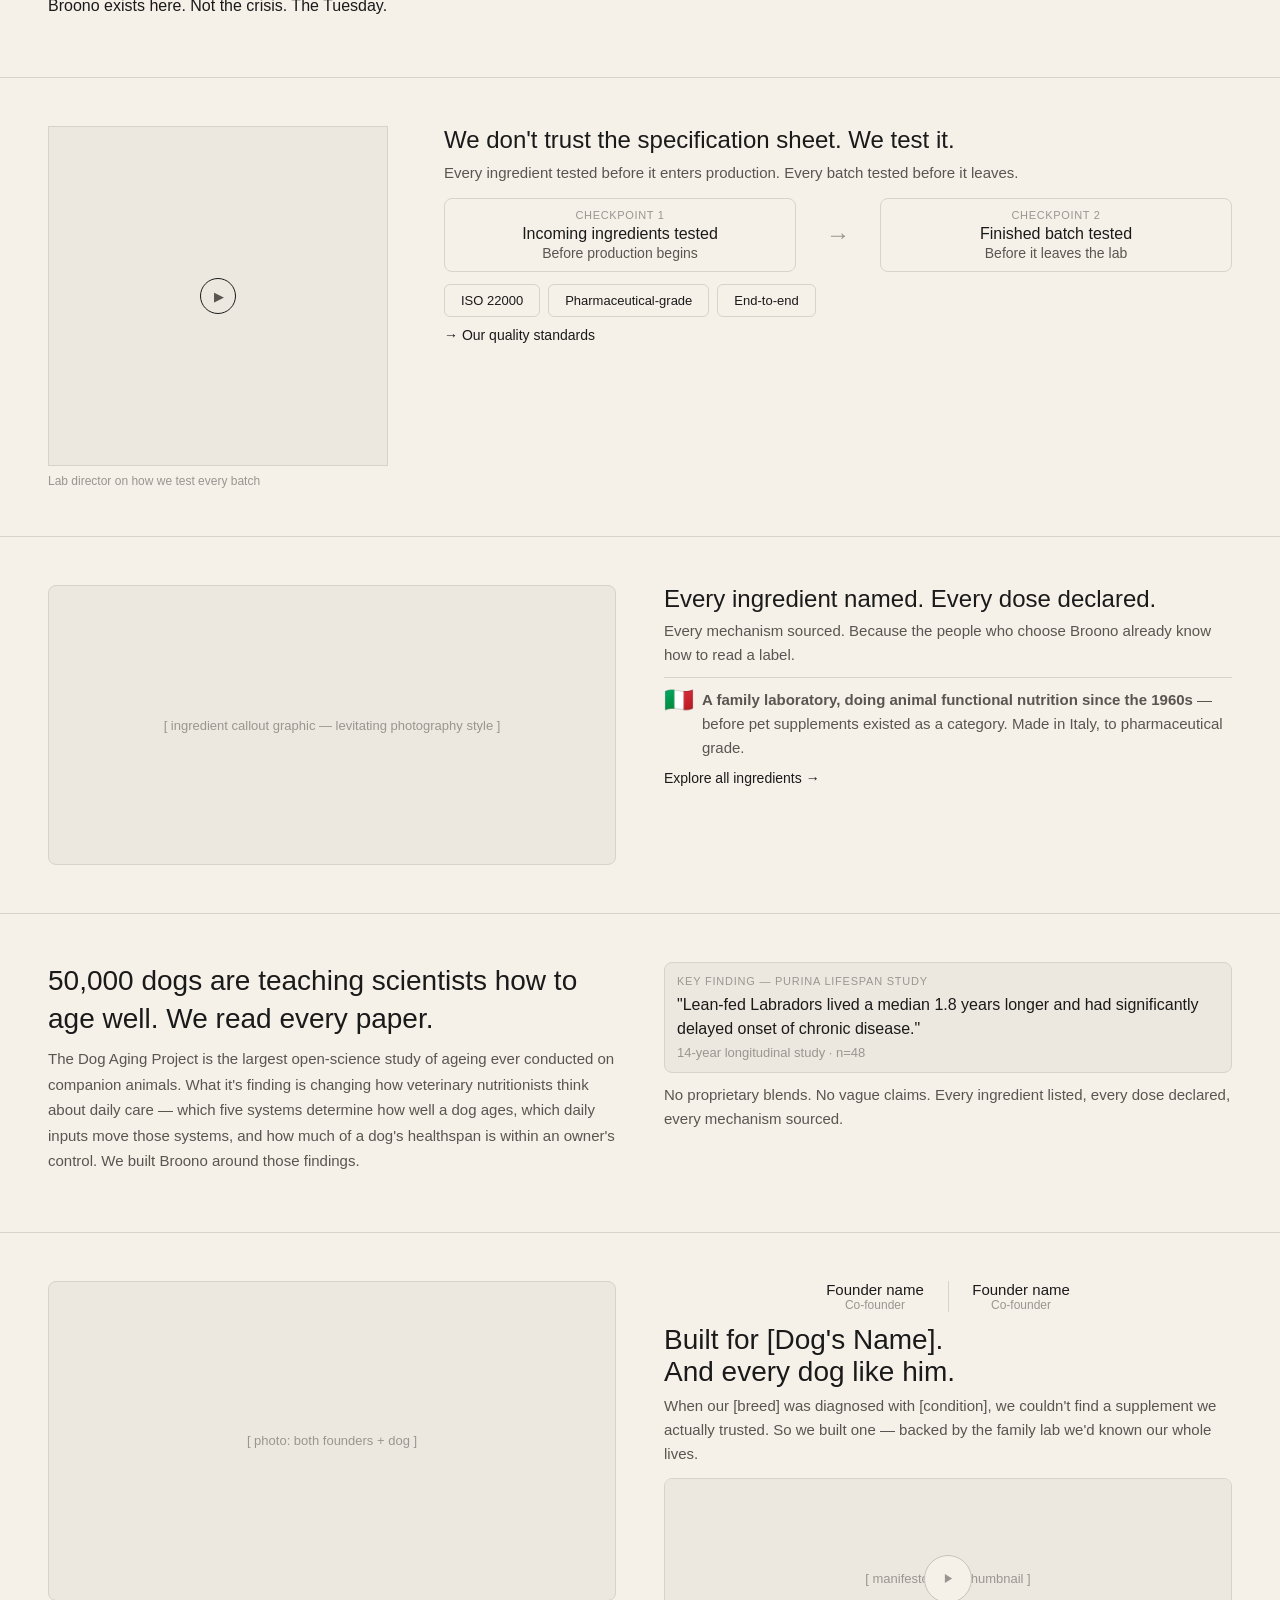
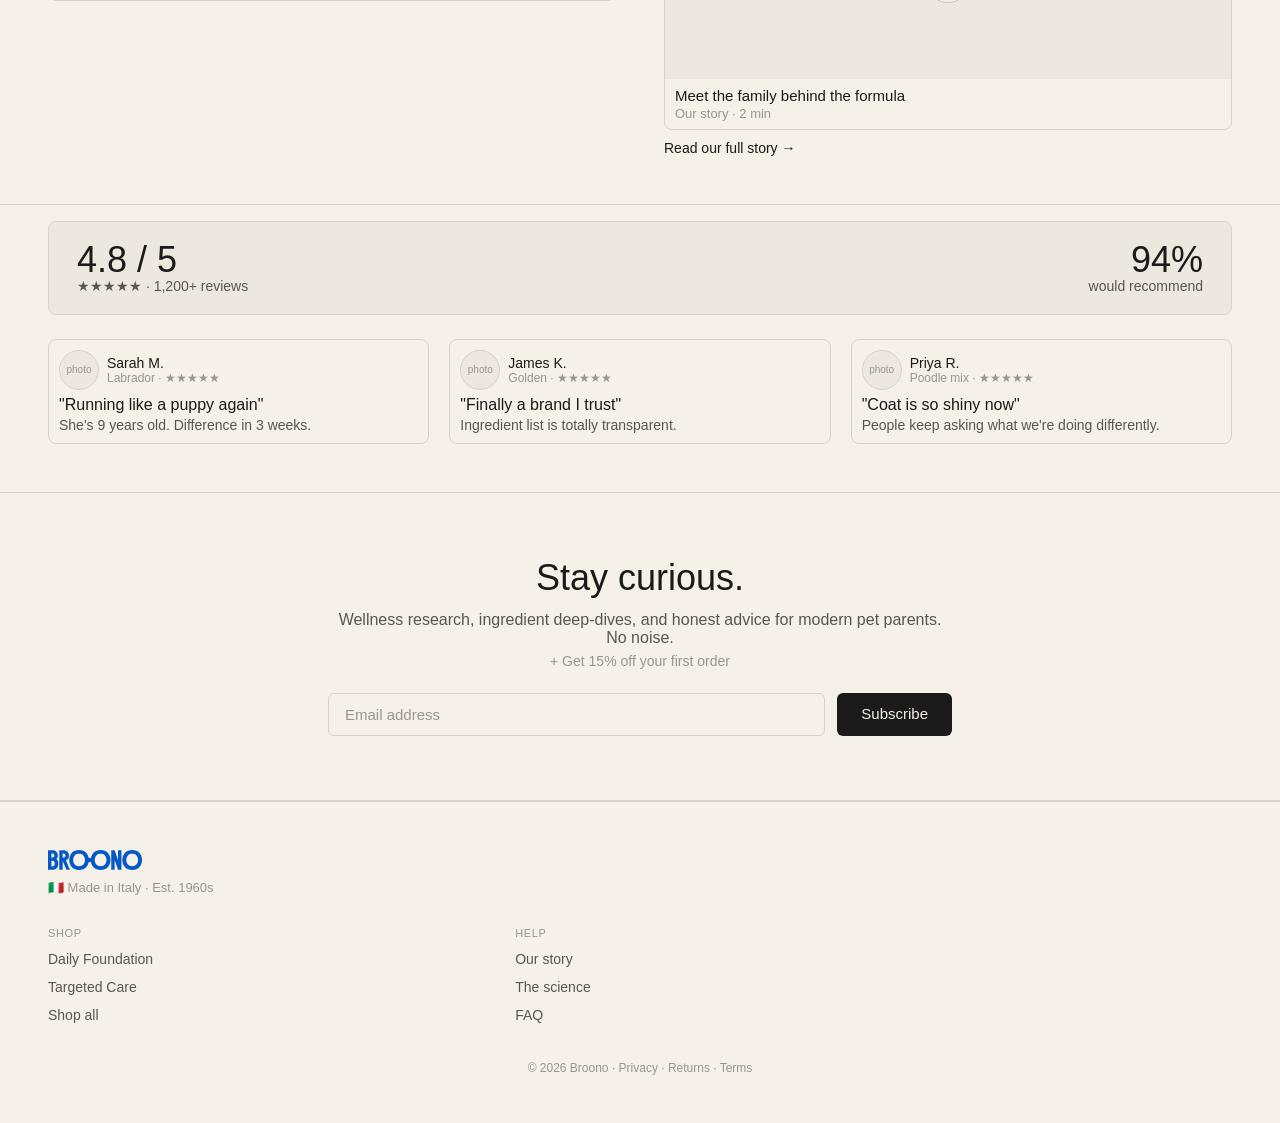
==== commit 3bd5fc74: "-" ====
--- a/index.html
+++ b/index.html
@@ -2,7 +2,7 @@
 <html lang="en">
 <head>
 <meta charset="UTF-8">
-<link rel="icon" type="image/svg+xml" href="logo-glasses-blue.svg">
+<link rel="icon" type="image/svg+xml" href="assets/logo-favicon-blue.svg">
 <meta name="viewport" content="width=device-width, initial-scale=1.0">
 <title>Broono — Homepage Wireframe v3 (Responsive)</title>
 <style>
@@ -941,13 +941,13 @@
     <div id="nav-drawer" class="nav-drawer">
       <div class="nav-drawer__inner">
         <div class="nav-drawer__header">
-          <span class="nav-drawer__logo">BRAND LOGO</span>
+          <a href="index.html" style="display:inline-block;line-height:0;"><img src="assets/broono-logo-blu.svg" alt="Broono" class="nav-drawer__logo" style="height:18px;width:auto;"></a>
           <button class="nav-drawer__close" onclick="document.getElementById('nav-drawer').style.display='none'">×</button>
         </div>
         <div class="nav-drawer__group-label">COLLECTIONS</div>
         <div class="nav-drawer__links">
-          <div class="nav-drawer__link">Daily Foundation</div>
-          <div class="nav-drawer__link">Targeted Care</div>
+          <a href="pdp.html" style="text-decoration:none;color:inherit;display:block;"><div class="nav-drawer__link">Daily Foundation</div></a>
+          <a href="pdp.html" style="text-decoration:none;color:inherit;display:block;"><div class="nav-drawer__link">Targeted Care</div></a>
         </div>
         <div class="nav-drawer__group-label">MORE</div>
         <div class="nav-drawer__links">
@@ -963,10 +963,10 @@
       <button class="nav__hamburger" onclick="document.getElementById('nav-drawer').style.display='block'" aria-label="Open menu">
         <svg width="18" height="14" viewBox="0 0 18 14" fill="none"><rect width="18" height="1.5" rx="0.75" fill="currentColor"/><rect y="6" width="18" height="1.5" rx="0.75" fill="currentColor"/><rect y="12" width="18" height="1.5" rx="0.75" fill="currentColor"/></svg>
       </button>
-      <span class="nav__logo">BRAND LOGO</span>
+      <a href="index.html" style="display:inline-block;line-height:0;"><img src="assets/broono-logo-blu.svg" alt="Broono" class="nav__logo" style="height:16px;width:auto;"></a>
       <nav class="nav__desktop-links" aria-label="Main navigation">
-        <span class="nav__desktop-link">Daily Foundation</span>
-        <span class="nav__desktop-link">Targeted Care</span>
+        <a href="pdp.html" style="text-decoration:none;color:inherit;"><span class="nav__desktop-link">Daily Foundation</span></a>
+        <a href="pdp.html" style="text-decoration:none;color:inherit;"><span class="nav__desktop-link">Targeted Care</span></a>
         <span class="nav__desktop-link">Our story</span>
         <span class="nav__desktop-link">The science</span>
         <span class="nav__desktop-link">FAQ</span>
@@ -1385,7 +1385,7 @@
     <footer class="footer">
       <div class="section-label">⑬ FOOTER</div>
       <div class="footer__inner">
-        <div class="footer__logo">BRAND LOGO</div>
+        <a href="index.html" style="display:inline-block;line-height:0;"><img src="assets/broono-logo-blu.svg" alt="Broono" class="footer__logo" style="height:20px;width:auto;"></a>
         <div class="footer__origin">🇮🇹 Made in Italy · Est. 1960s</div>
         <div class="footer__cols">
           <div>
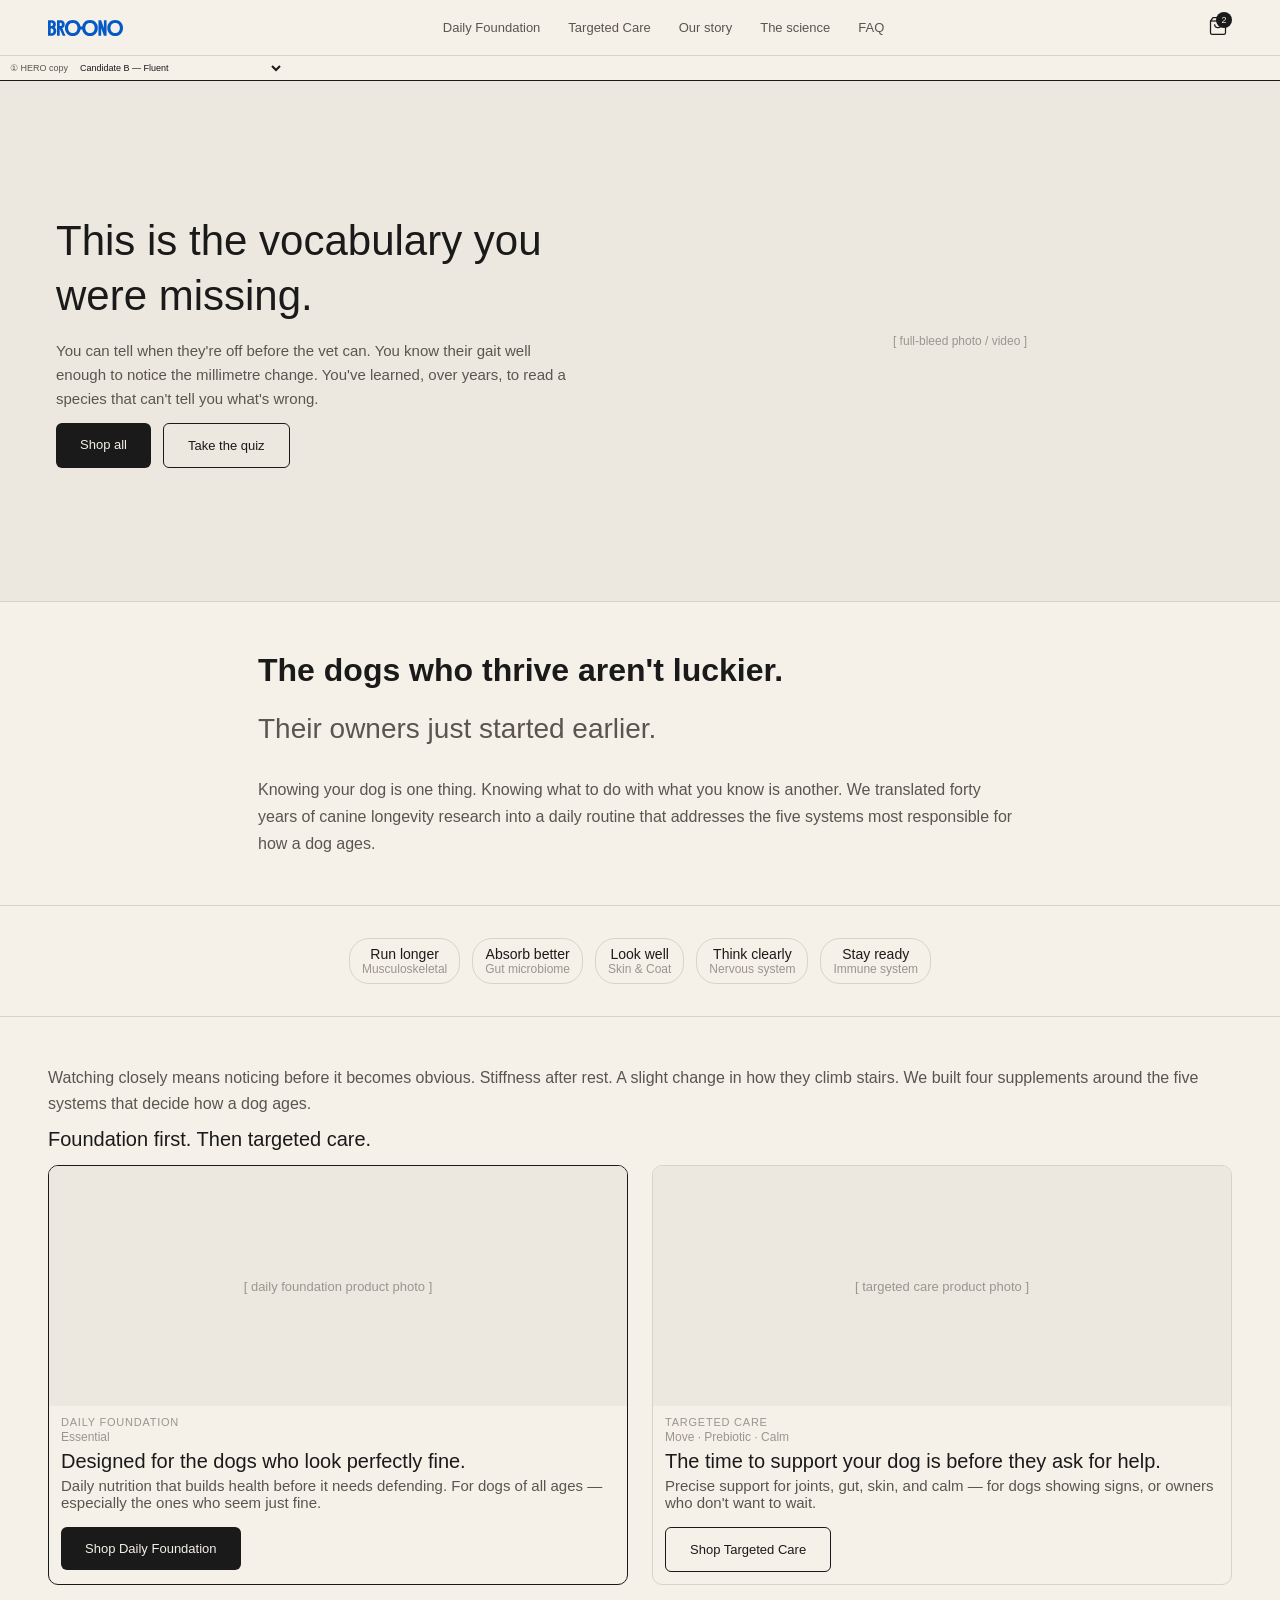
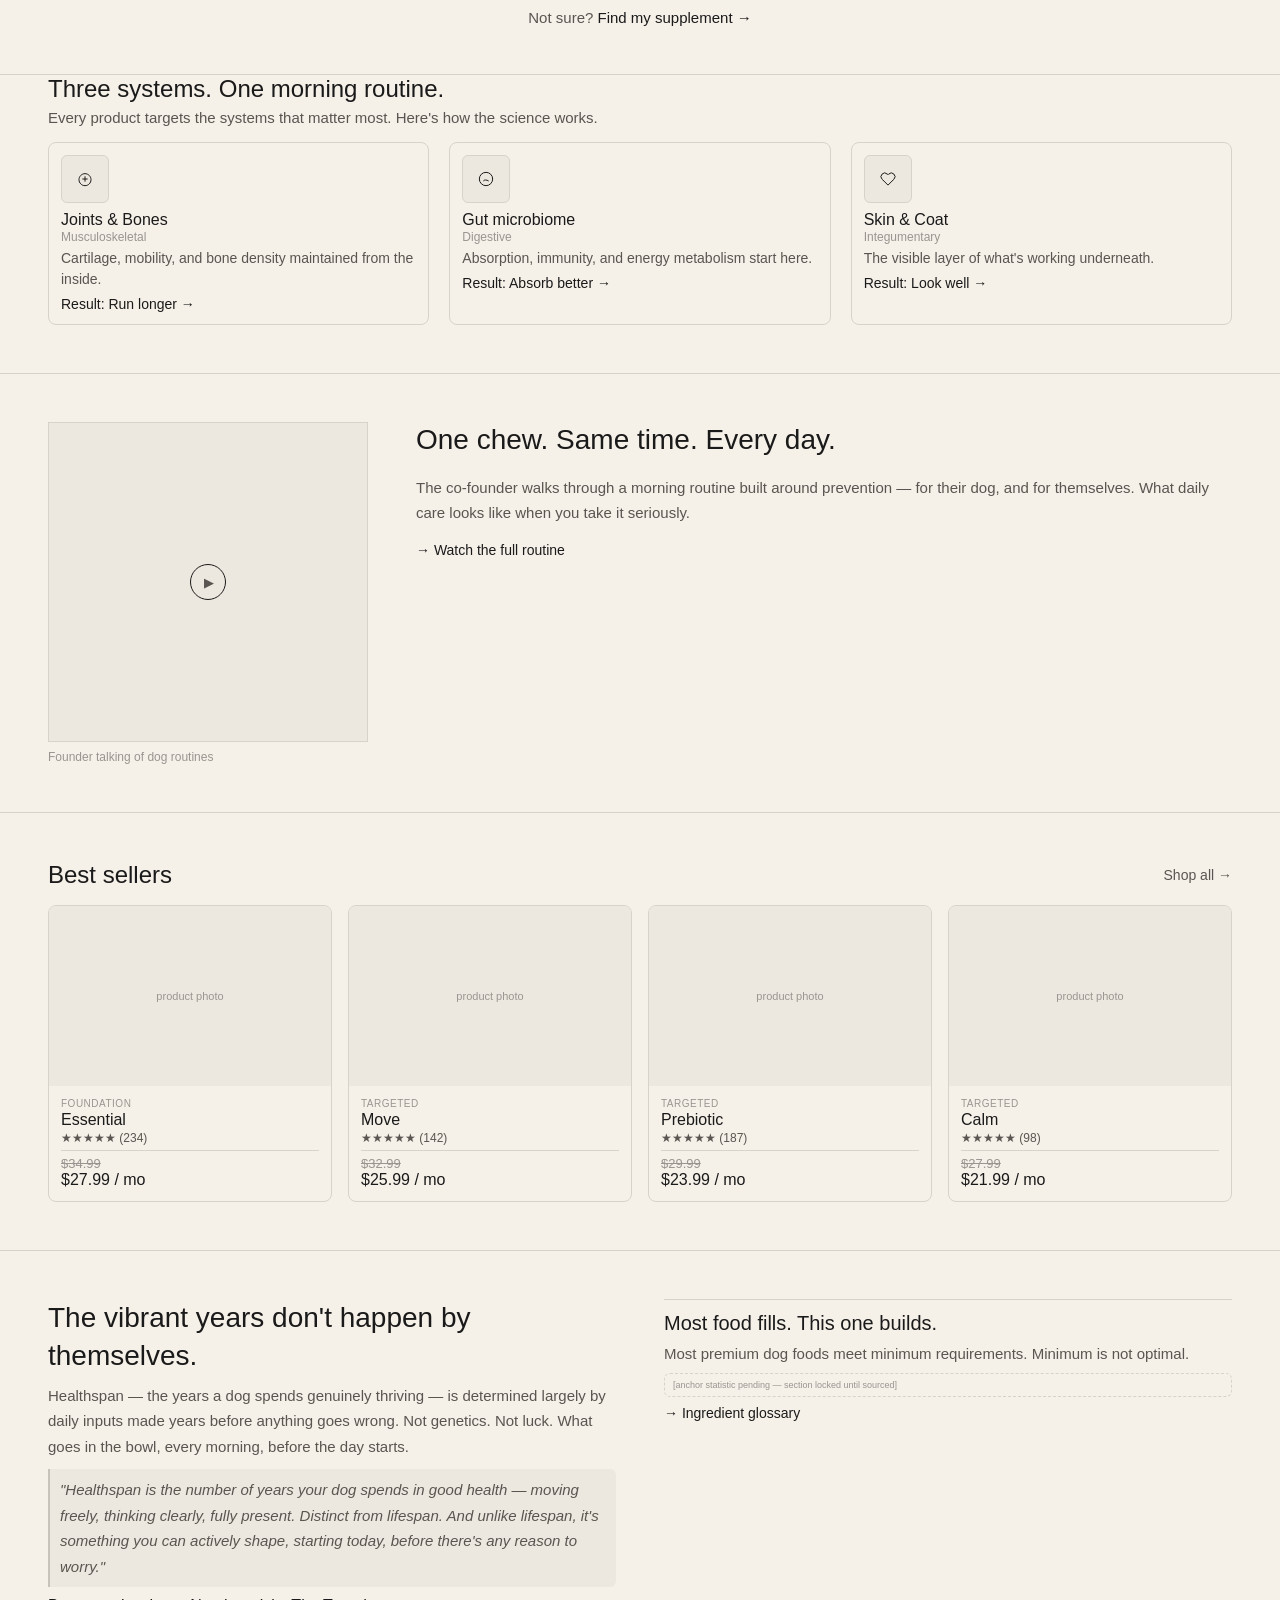
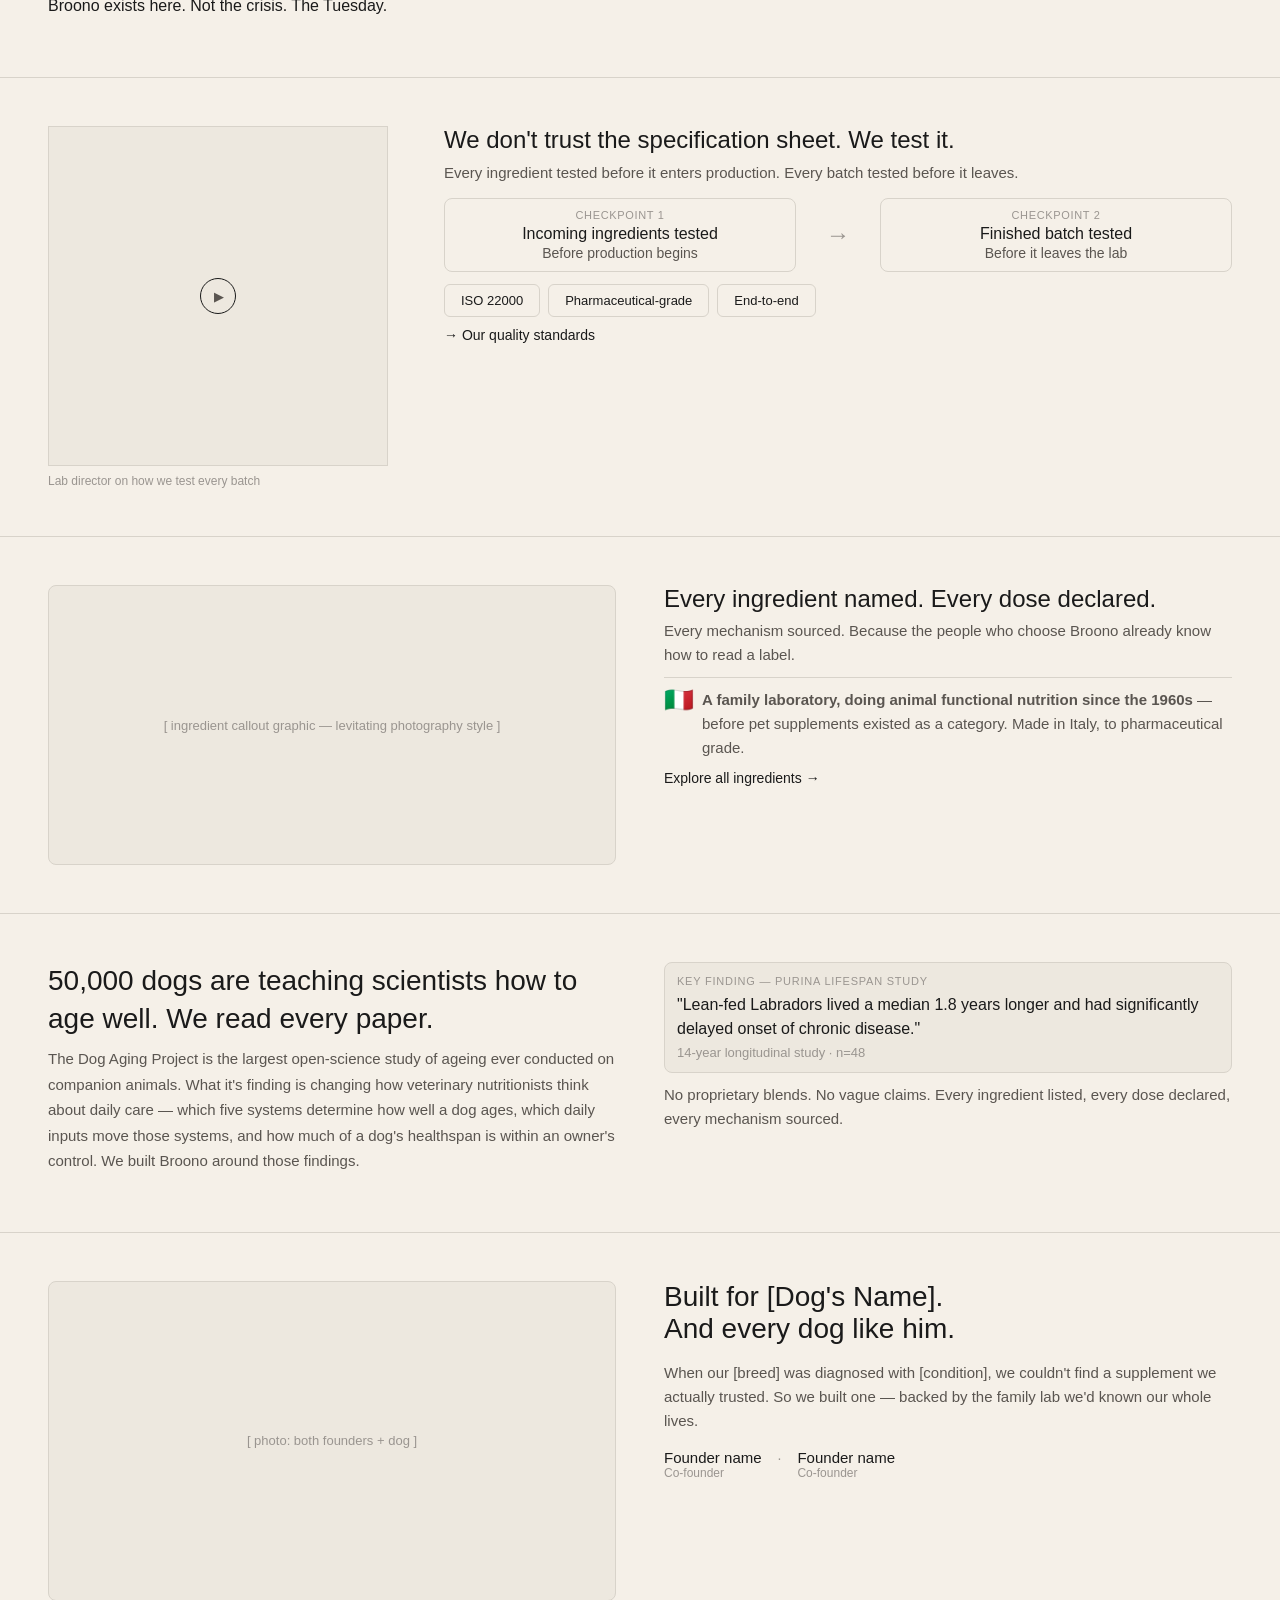
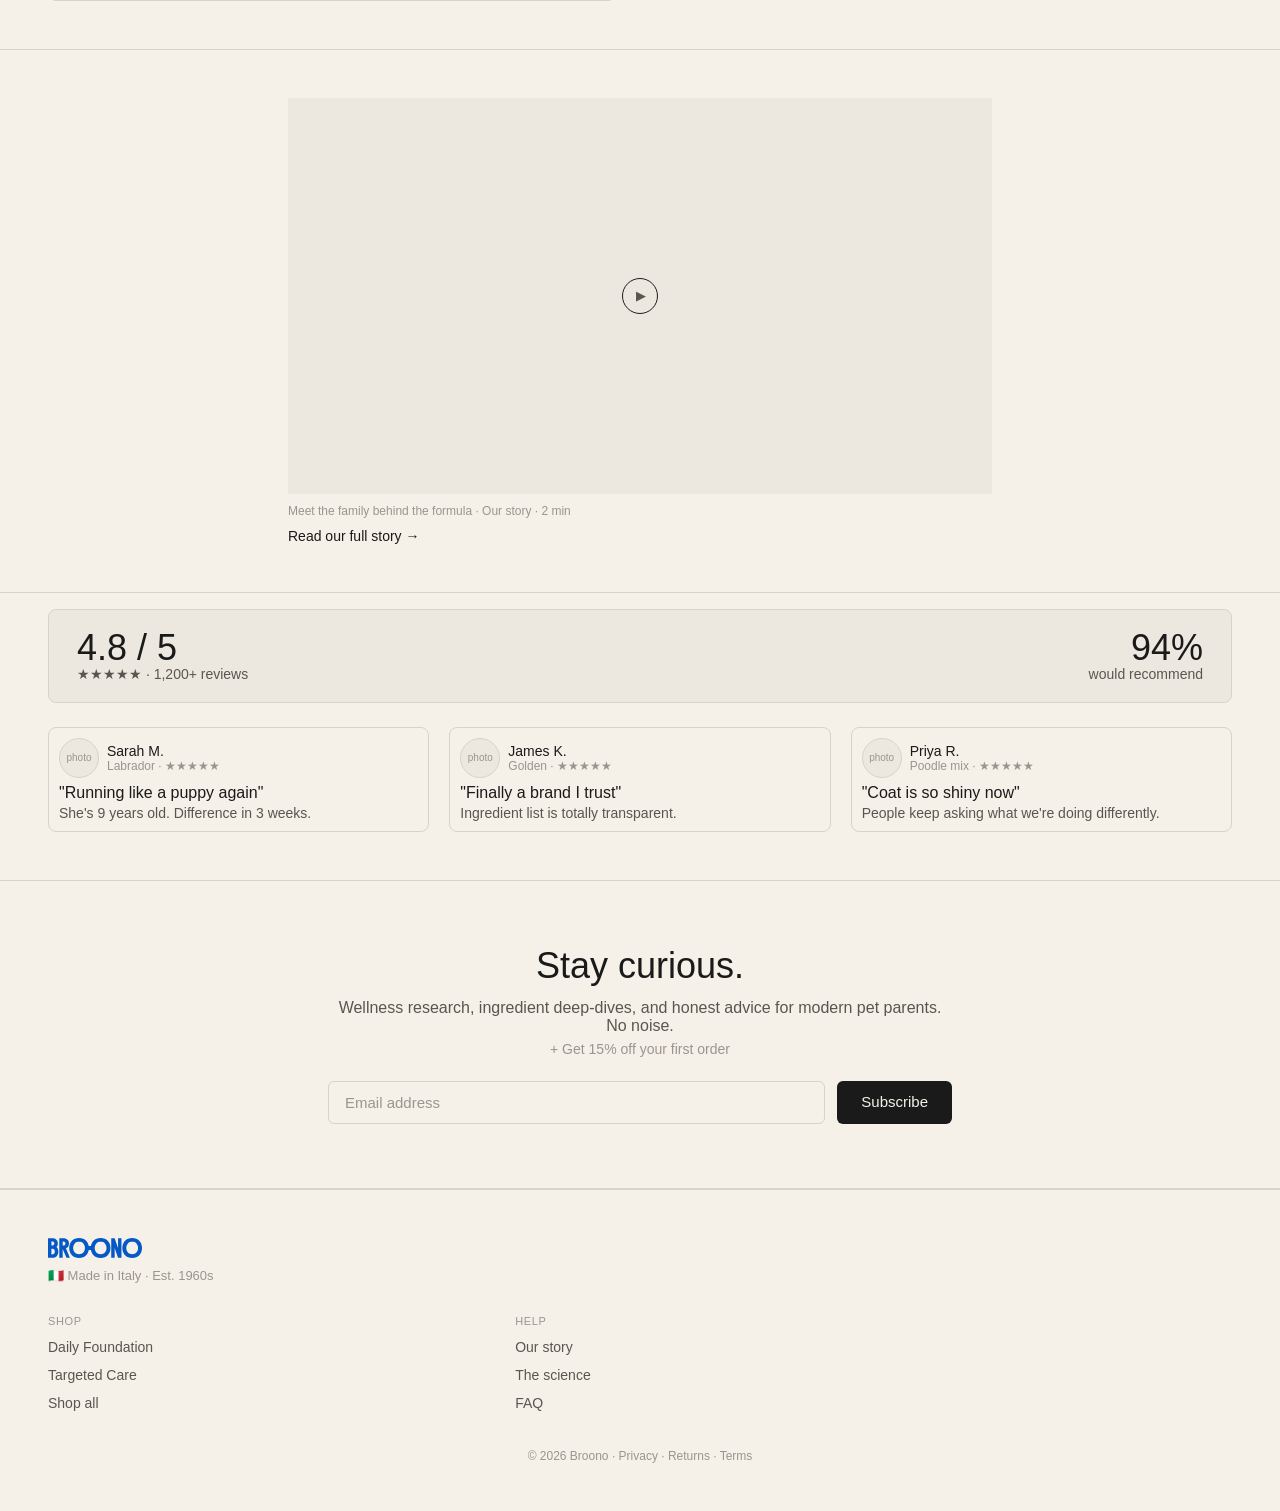
==== commit 6d963ac3: "-" ====
--- a/index.html
+++ b/index.html
@@ -472,36 +472,26 @@
     margin-bottom: 12px;
     font-size: 9px; color: var(--color-text-tertiary); text-align: center;
   }
+  .founders__headline { font-size: 13px; font-weight: 500; margin-bottom: 6px; }
+  .founders__body { font-size: 10px; color: var(--color-text-secondary); line-height: 1.6; margin-bottom: 10px; }
   .founders__names {
-    display: flex; justify-content: center;
-    gap: 24px; margin-bottom: 12px;
-  }
-  .founders__name-item { text-align: center; }
+    display: flex; align-items: flex-start;
+    gap: 12px; margin-bottom: 12px;
+  }
   .founders__name { font-size: 10px; font-weight: 500; }
   .founders__role { font-size: 8px; color: var(--color-text-tertiary); }
-  .founders__divider { width: 0.5px; background: var(--color-border-tertiary); }
-  .founders__headline { font-size: 13px; font-weight: 500; margin-bottom: 6px; }
-  .founders__body { font-size: 10px; color: var(--color-text-secondary); line-height: 1.6; margin-bottom: 12px; }
-  .founders__video {
-    border: 0.5px solid var(--color-border-tertiary); border-radius: 8px; overflow: hidden;
-  }
-  .founders__video-thumb {
-    position: relative; background: var(--color-background-secondary);
-    height: 90px;
+  .founders__name-sep { font-size: 10px; color: var(--color-text-tertiary); padding-top: 1px; }
+
+  /* ─── MANIFESTO VIDEO ──────────────────────────────── */
+  .manifesto { border-bottom: 0.5px solid var(--color-border-tertiary); }
+  .manifesto__inner { padding: 16px 14px; }
+  .manifesto__video {
+    width: 100%; aspect-ratio: 16 / 9;
+    background: var(--color-background-secondary);
     display: flex; align-items: center; justify-content: center;
-    font-size: 9px; color: var(--color-text-tertiary);
-  }
-  .founders__play {
-    position: absolute;
-    width: 30px; height: 30px; border-radius: 50%;
-    background: var(--color-background-primary);
-    border: 0.5px solid var(--color-border-secondary);
-    display: flex; align-items: center; justify-content: center;
-  }
-  .founders__video-meta { padding: 8px 10px; }
-  .founders__video-title { font-size: 10px; font-weight: 500; margin-bottom: 2px; }
-  .founders__video-sub { font-size: 9px; color: var(--color-text-tertiary); }
-  .founders__link { margin-top: 10px; font-size: 10px; font-weight: 500; }
+  }
+  .manifesto__caption { font-size: 9px; color: var(--color-text-tertiary); margin-top: 6px; }
+  .manifesto__link { font-size: 10px; font-weight: 500; margin-top: 10px; }
 
   /* ─── REVIEWS ─────────────────────────────────────── */
   .reviews {
@@ -860,15 +850,17 @@
       align-items: start;
     }
     .founders__photo { height: 320px; font-size: 13px; margin-bottom: 0; }
-    .founders__headline { font-size: 28px; }
-    .founders__body { font-size: 15px; }
+    .founders__headline { font-size: 28px; margin-bottom: 16px; }
+    .founders__body { font-size: 15px; margin-bottom: 16px; }
+    .founders__names { margin-bottom: 24px; gap: 16px; }
     .founders__name { font-size: 15px; }
     .founders__role { font-size: 12px; }
-    .founders__video-thumb { height: 200px; font-size: 13px; }
-    .founders__play { width: 48px; height: 48px; }
-    .founders__video-title { font-size: 15px; }
-    .founders__video-sub { font-size: 13px; }
-    .founders__link { font-size: 14px; }
+    .founders__name-sep { font-size: 14px; }
+
+    /* ── MANIFESTO VIDEO ── */
+    .manifesto__inner { padding: 48px; max-width: 800px; margin: 0 auto; }
+    .manifesto__caption { font-size: 12px; margin-top: 10px; }
+    .manifesto__link { font-size: 14px; }
 
     /* ── REVIEWS ── */
     .reviews__summary {
@@ -1284,36 +1276,38 @@
     </section>
 
     <!-- ⑩ WHO WE ARE -->
+    <!-- ⑩a WHO WE ARE — Origin Story -->
     <section class="founders">
-      <div class="section-label">⑩ WHO WE ARE</div>
+      <div class="section-label">⑩a WHO WE ARE</div>
       <div class="founders__inner">
         <div class="founders__photo">[ photo: both founders + dog ]</div>
         <div>
+          <h2 class="founders__headline">Built for [Dog's Name].<br>And every dog like him.</h2>
+          <p class="founders__body">When our [breed] was diagnosed with [condition], we couldn't find a supplement we actually trusted. So we built one — backed by the family lab we'd known our whole lives.</p>
           <div class="founders__names">
             <div class="founders__name-item">
               <div class="founders__name">Founder name</div>
               <div class="founders__role">Co-founder</div>
             </div>
-            <div class="founders__divider"></div>
+            <div class="founders__name-sep">·</div>
             <div class="founders__name-item">
               <div class="founders__name">Founder name</div>
               <div class="founders__role">Co-founder</div>
             </div>
           </div>
-          <h2 class="founders__headline">Built for [Dog's Name].<br>And every dog like him.</h2>
-          <p class="founders__body">When our [breed] was diagnosed with [condition], we couldn't find a supplement we actually trusted. So we built one — backed by the family lab we'd known our whole lives.</p>
-          <div class="founders__video">
-            <div class="founders__video-thumb">
-              <span>[ manifesto video thumbnail ]</span>
-              <div class="founders__play"><svg width="9" height="11" viewBox="0 0 10 12" fill="none"><path d="M1 1l8 5-8 5V1z" fill="currentColor"/></svg></div>
-            </div>
-            <div class="founders__video-meta">
-              <div class="founders__video-title">Meet the family behind the formula</div>
-              <div class="founders__video-sub">Our story · 2 min</div>
-            </div>
-          </div>
-          <div class="founders__link">Read our full story →</div>
-        </div>
+        </div>
+      </div>
+    </section>
+
+    <!-- ⑩b MANIFESTO VIDEO -->
+    <section class="manifesto">
+      <div class="section-label">⑩b MANIFESTO VIDEO</div>
+      <div class="manifesto__inner">
+        <div class="manifesto__video">
+          <div class="video-block__play">▶</div>
+        </div>
+        <div class="manifesto__caption">Meet the family behind the formula · Our story · 2 min</div>
+        <div class="manifesto__link">Read our full story →</div>
       </div>
     </section>
 
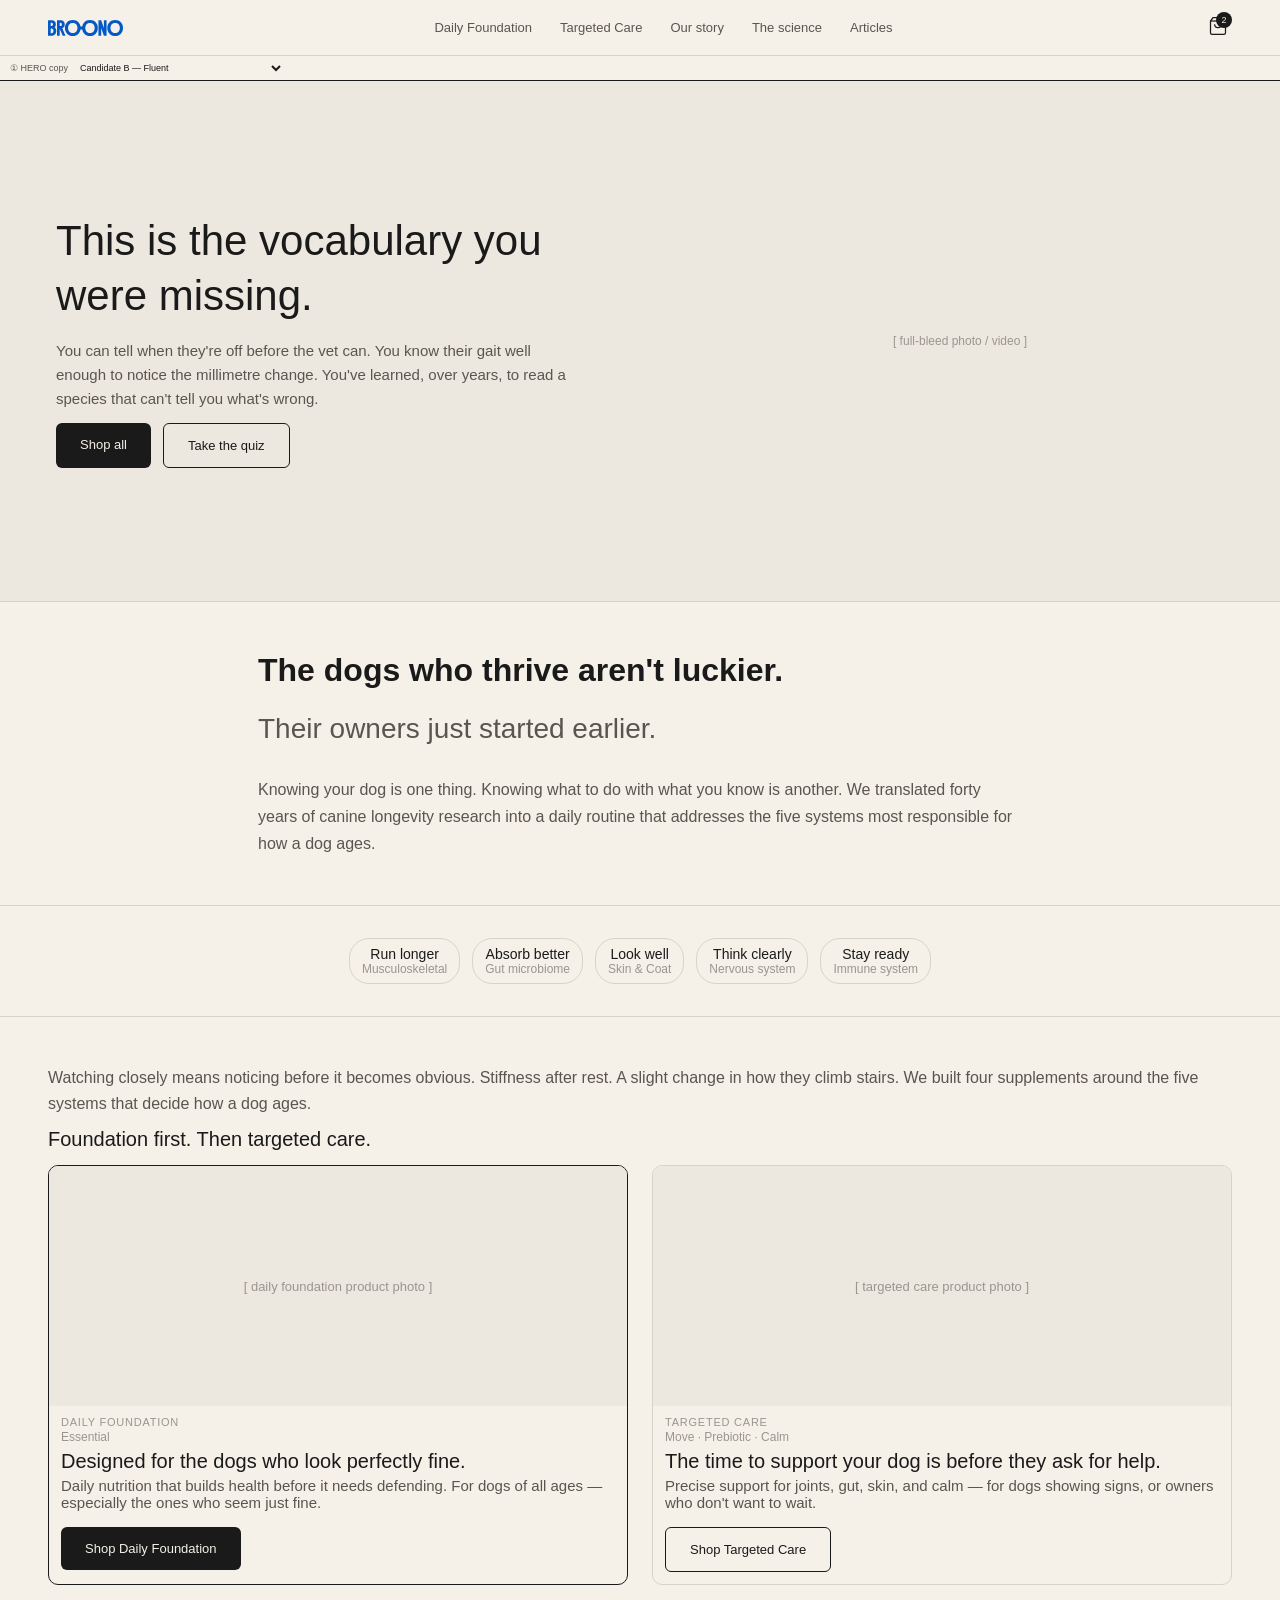
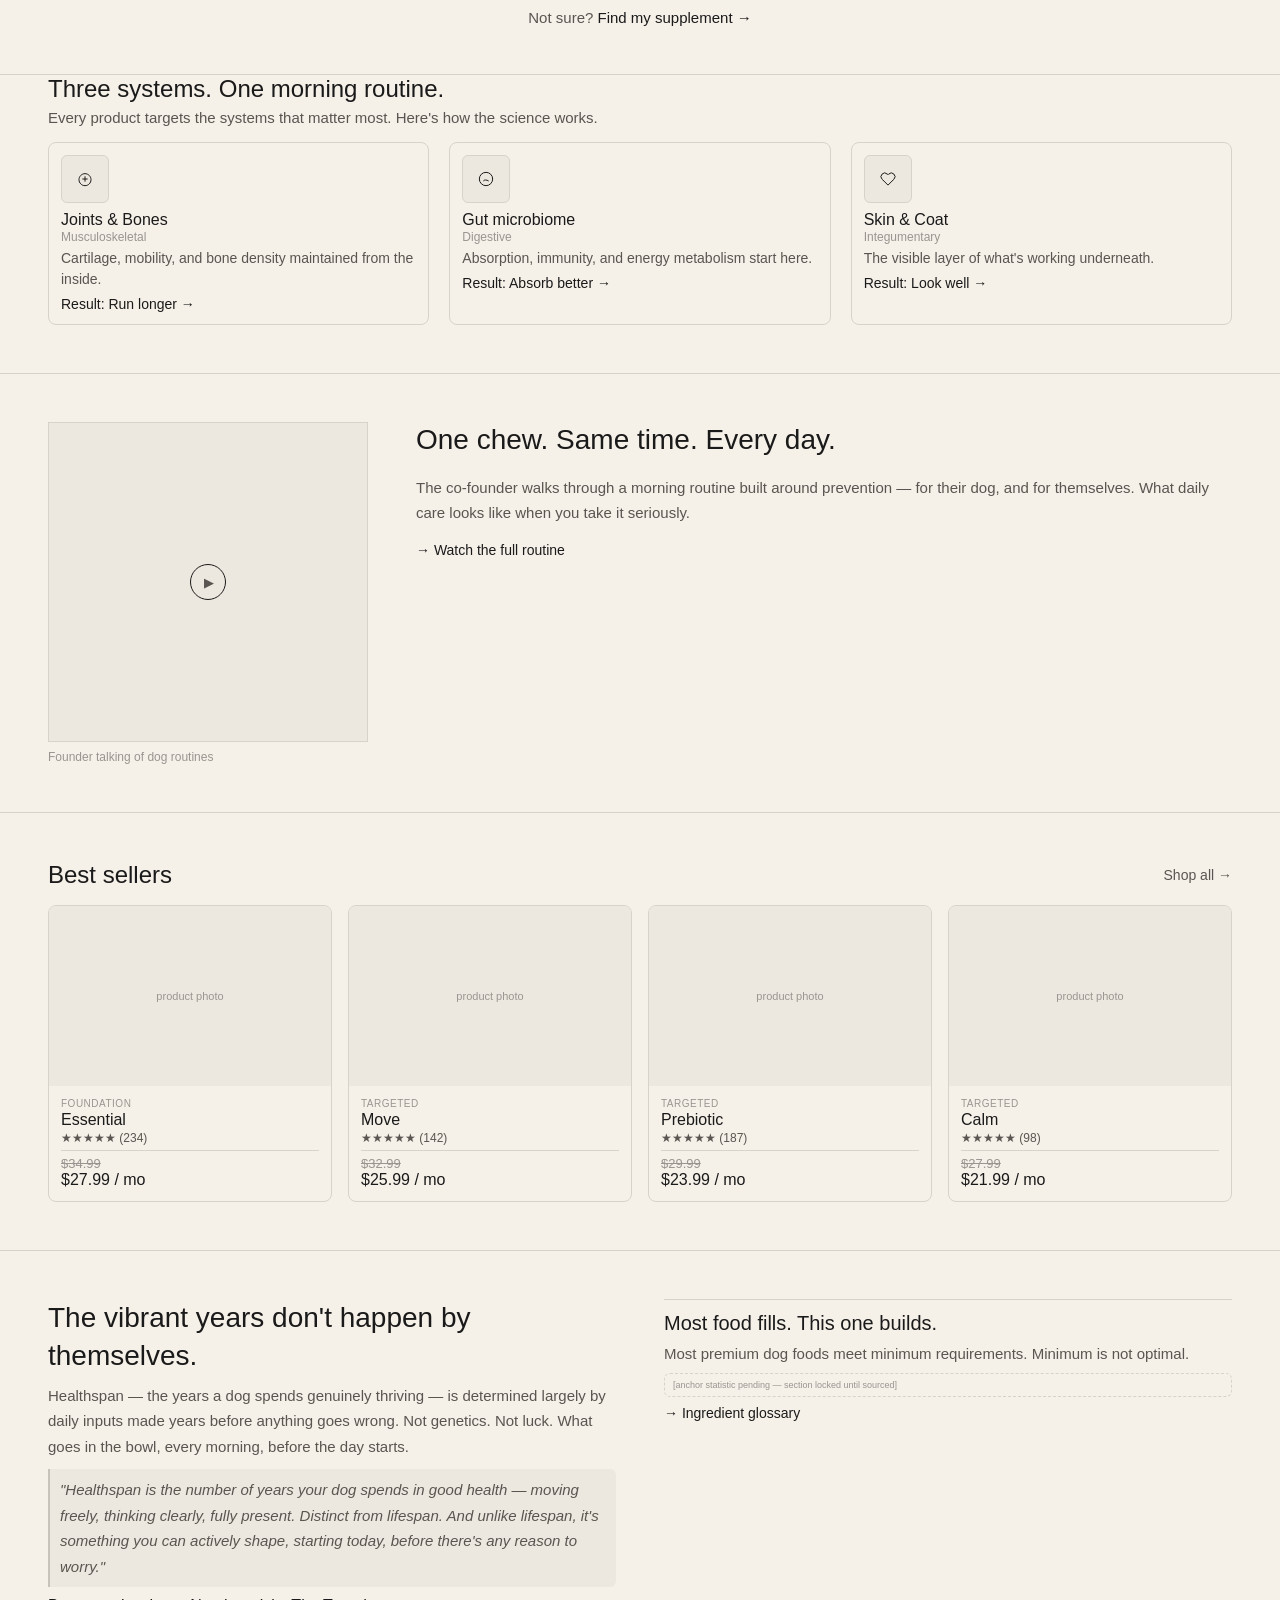
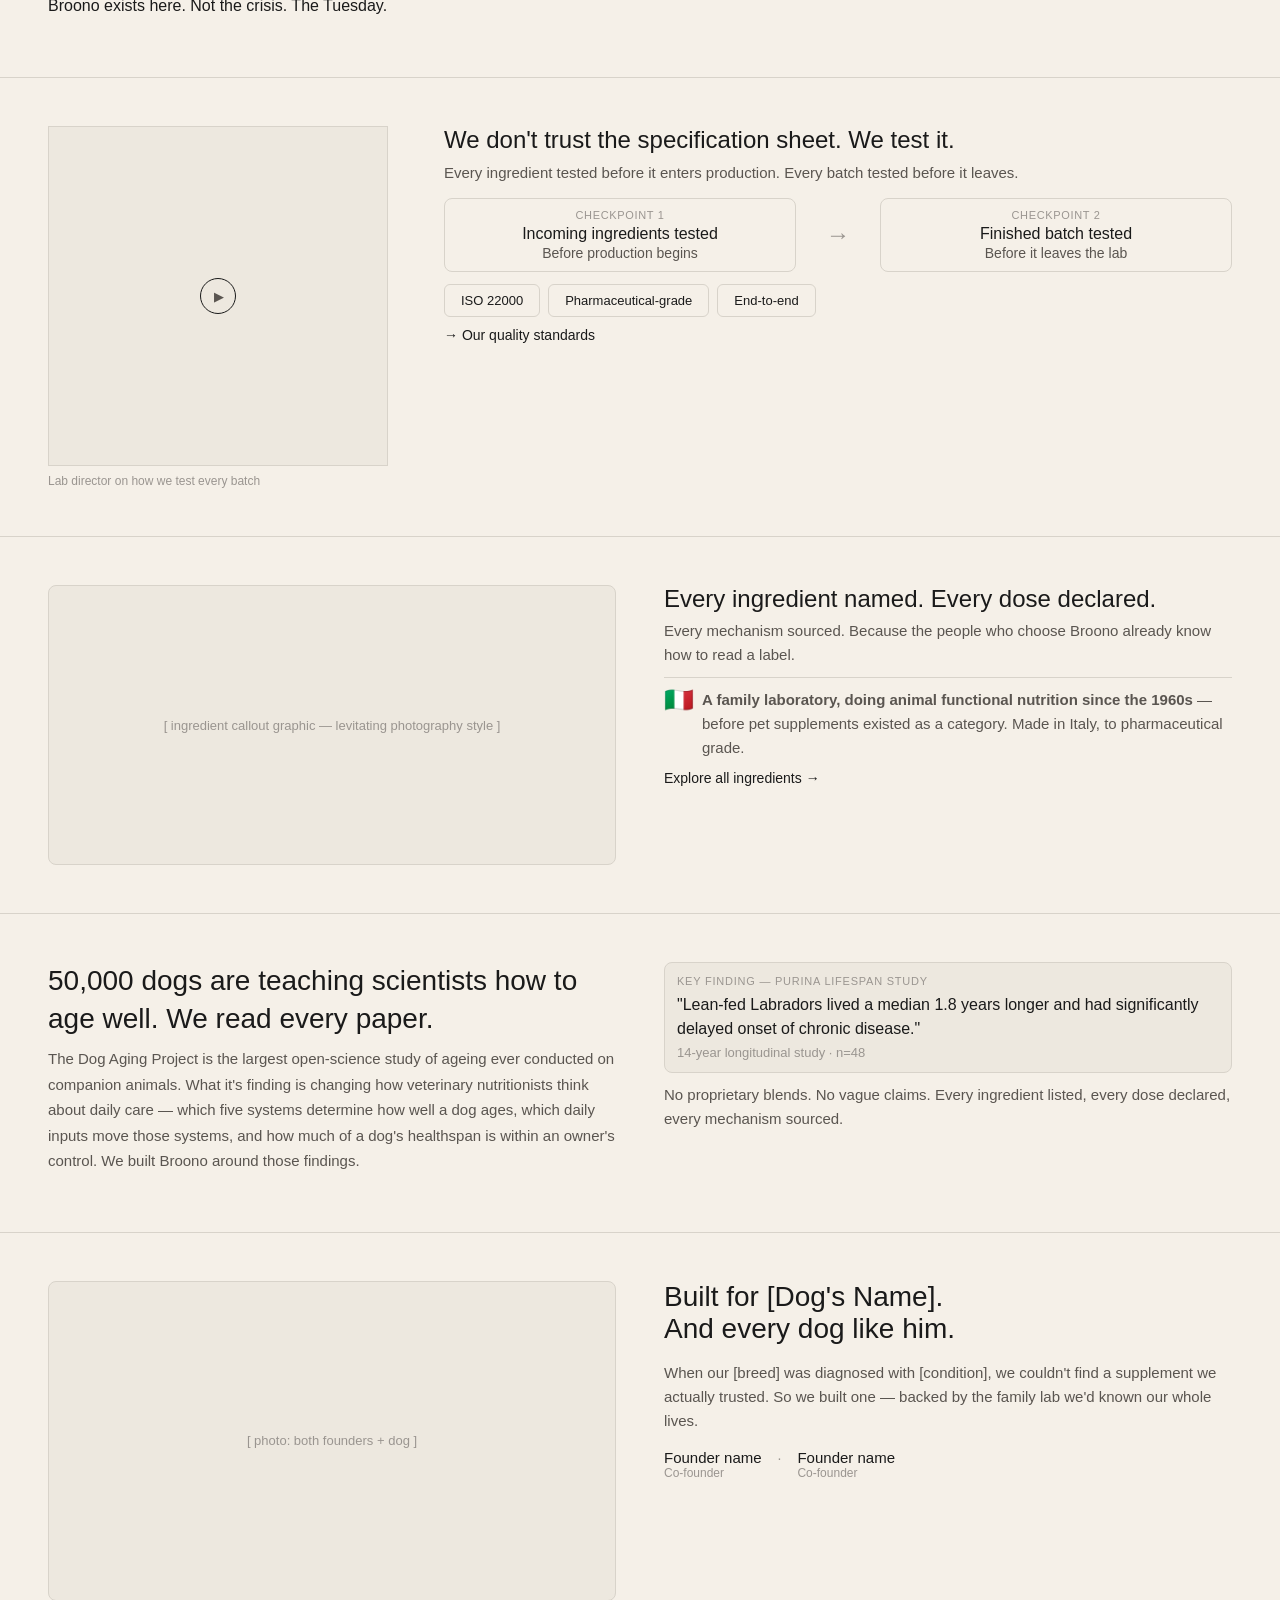
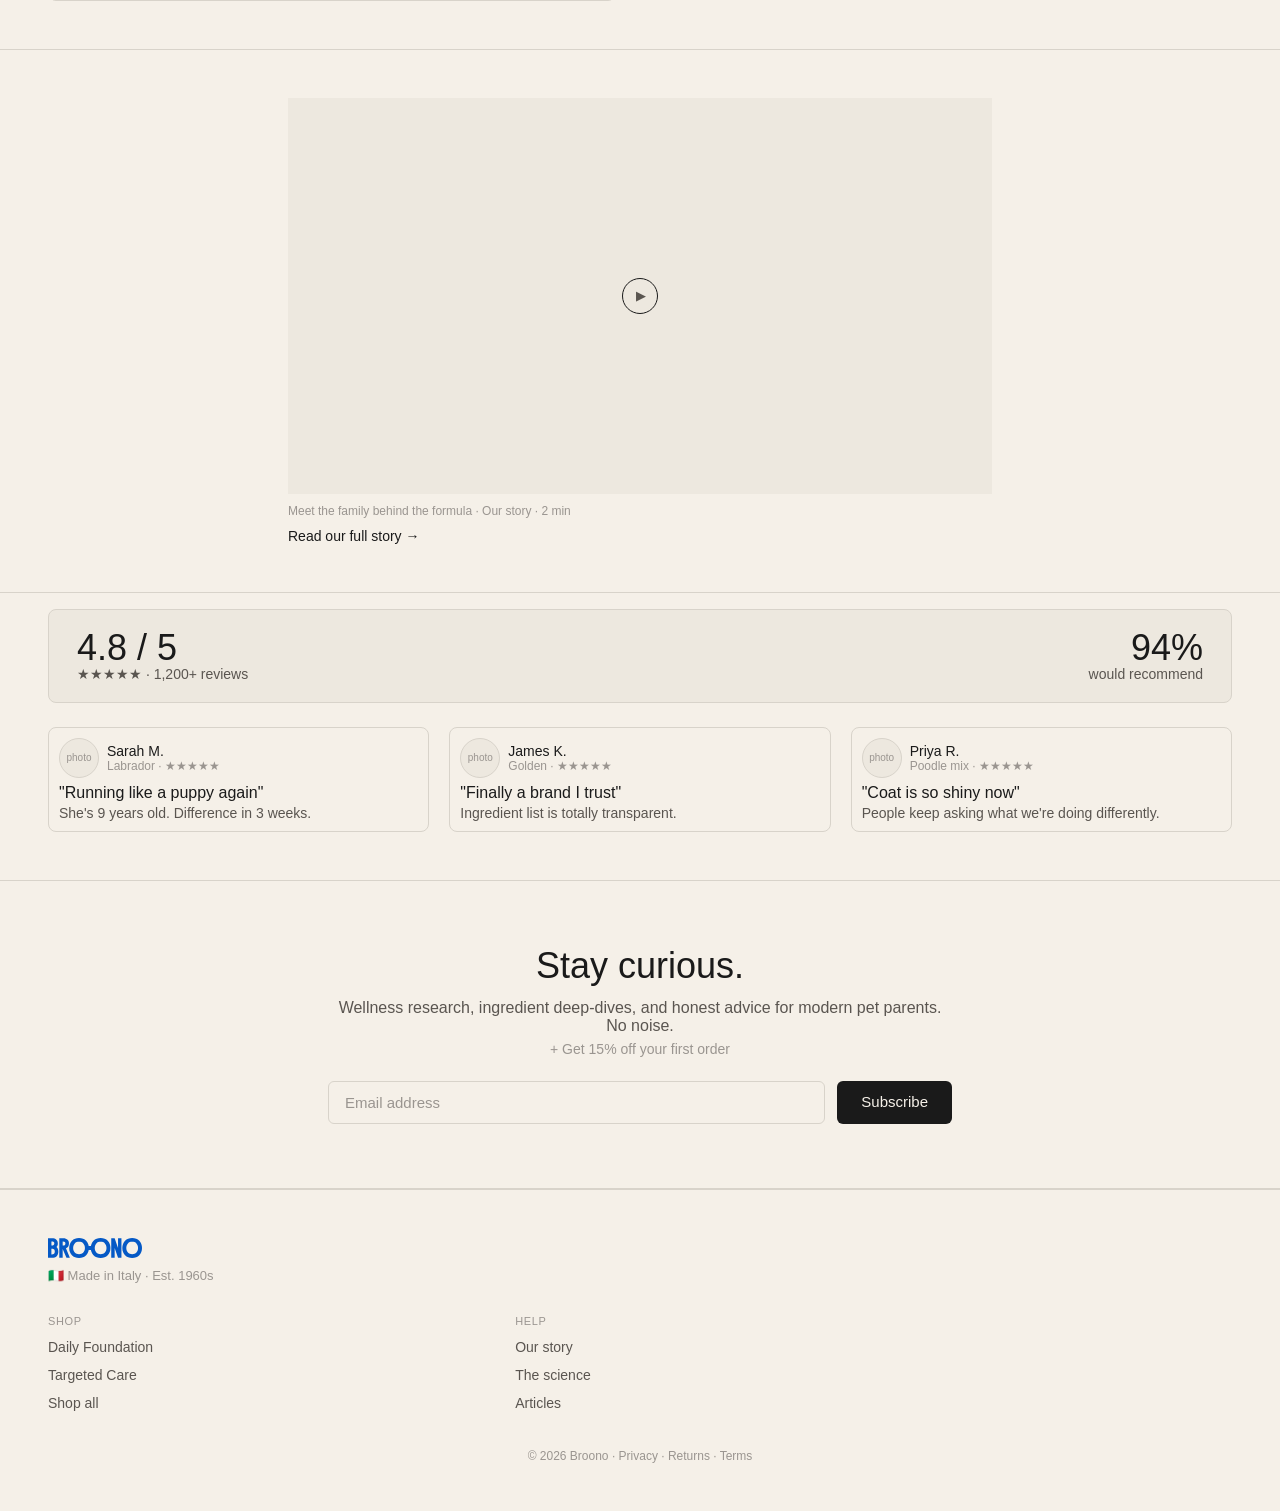
==== commit ec1b1a00: "-" ====
--- a/index.html
+++ b/index.html
@@ -943,9 +943,9 @@
         </div>
         <div class="nav-drawer__group-label">MORE</div>
         <div class="nav-drawer__links">
-          <div class="nav-drawer__link">Our story</div>
-          <div class="nav-drawer__link">The science</div>
-          <div class="nav-drawer__link" style="border-bottom:none;">FAQ</div>
+          <a href="index.html" style="text-decoration:none;color:inherit;display:block;"><div class="nav-drawer__link">Our story</div></a>
+          <a href="article.html" style="text-decoration:none;color:inherit;display:block;"><div class="nav-drawer__link">The science</div></a>
+          <a href="article.html" style="text-decoration:none;color:inherit;display:block;"><div class="nav-drawer__link" style="border-bottom:none;">Articles</div></a>
         </div>
       </div>
     </div>
@@ -959,9 +959,9 @@
       <nav class="nav__desktop-links" aria-label="Main navigation">
         <a href="pdp.html" style="text-decoration:none;color:inherit;"><span class="nav__desktop-link">Daily Foundation</span></a>
         <a href="pdp.html" style="text-decoration:none;color:inherit;"><span class="nav__desktop-link">Targeted Care</span></a>
-        <span class="nav__desktop-link">Our story</span>
-        <span class="nav__desktop-link">The science</span>
-        <span class="nav__desktop-link">FAQ</span>
+        <a href="index.html" style="text-decoration:none;color:inherit;"><span class="nav__desktop-link">Our story</span></a>
+        <a href="article.html" style="text-decoration:none;color:inherit;"><span class="nav__desktop-link">The science</span></a>
+        <a href="article.html" style="text-decoration:none;color:inherit;"><span class="nav__desktop-link">Articles</span></a>
       </nav>
       <div class="nav__cart" aria-label="Cart, 2 items">
         <svg width="20" height="20" viewBox="0 0 24 24" fill="none" stroke="currentColor" stroke-width="1.5"><path d="M6 2L3 6v14a2 2 0 002 2h14a2 2 0 002-2V6l-3-4z"/><line x1="3" y1="6" x2="21" y2="6"/><path d="M16 10a4 4 0 01-8 0"/></svg>
@@ -1384,11 +1384,11 @@
         <div class="footer__cols">
           <div>
             <div class="footer__col-label">SHOP</div>
-            <div class="footer__col-links">Daily Foundation<br>Targeted Care<br>Shop all</div>
+            <div class="footer__col-links"><a href="pdp.html" style="text-decoration:none;color:inherit;">Daily Foundation</a><br><a href="pdp.html" style="text-decoration:none;color:inherit;">Targeted Care</a><br><a href="pdp.html" style="text-decoration:none;color:inherit;">Shop all</a></div>
           </div>
           <div>
             <div class="footer__col-label">HELP</div>
-            <div class="footer__col-links">Our story<br>The science<br>FAQ</div>
+            <div class="footer__col-links"><a href="index.html" style="text-decoration:none;color:inherit;">Our story</a><br><a href="article.html" style="text-decoration:none;color:inherit;">The science</a><br><a href="article.html" style="text-decoration:none;color:inherit;">Articles</a></div>
           </div>
         </div>
         <div class="footer__legal">© 2026 Broono · Privacy · Returns · Terms</div>
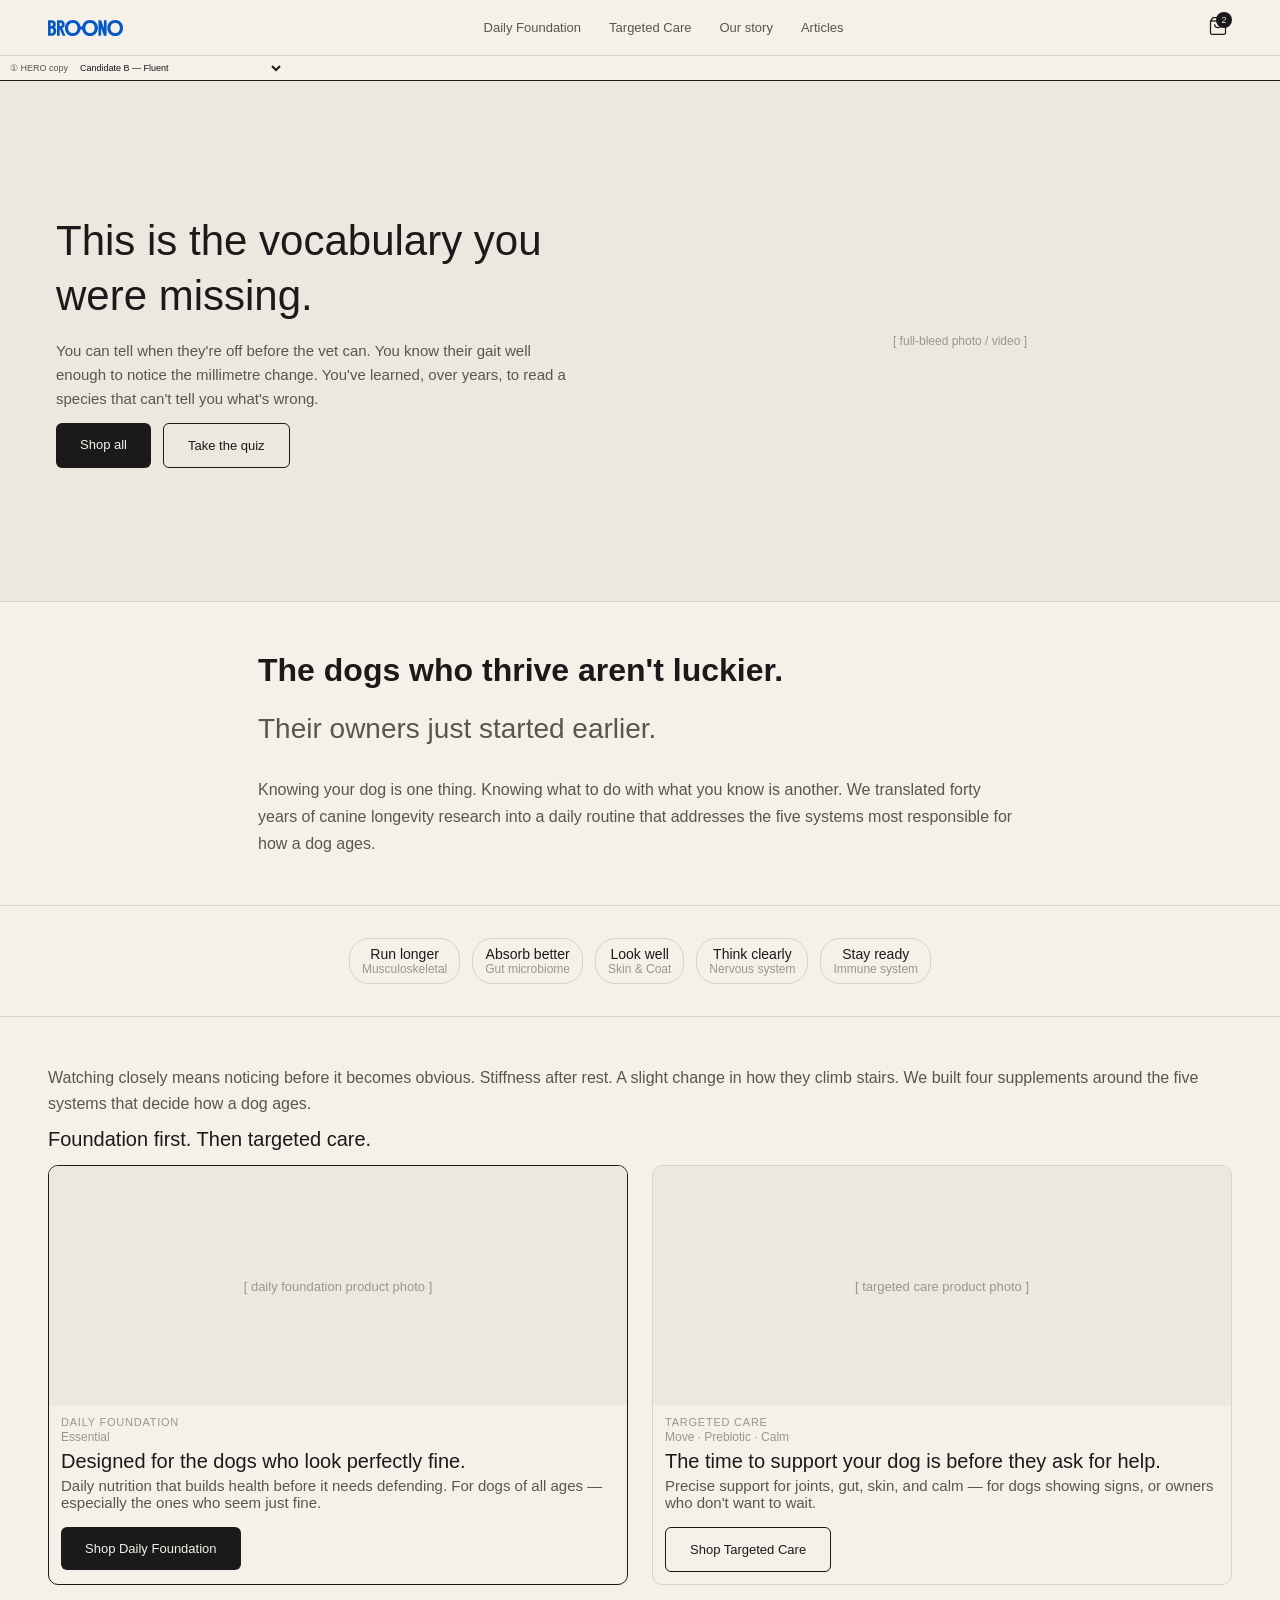
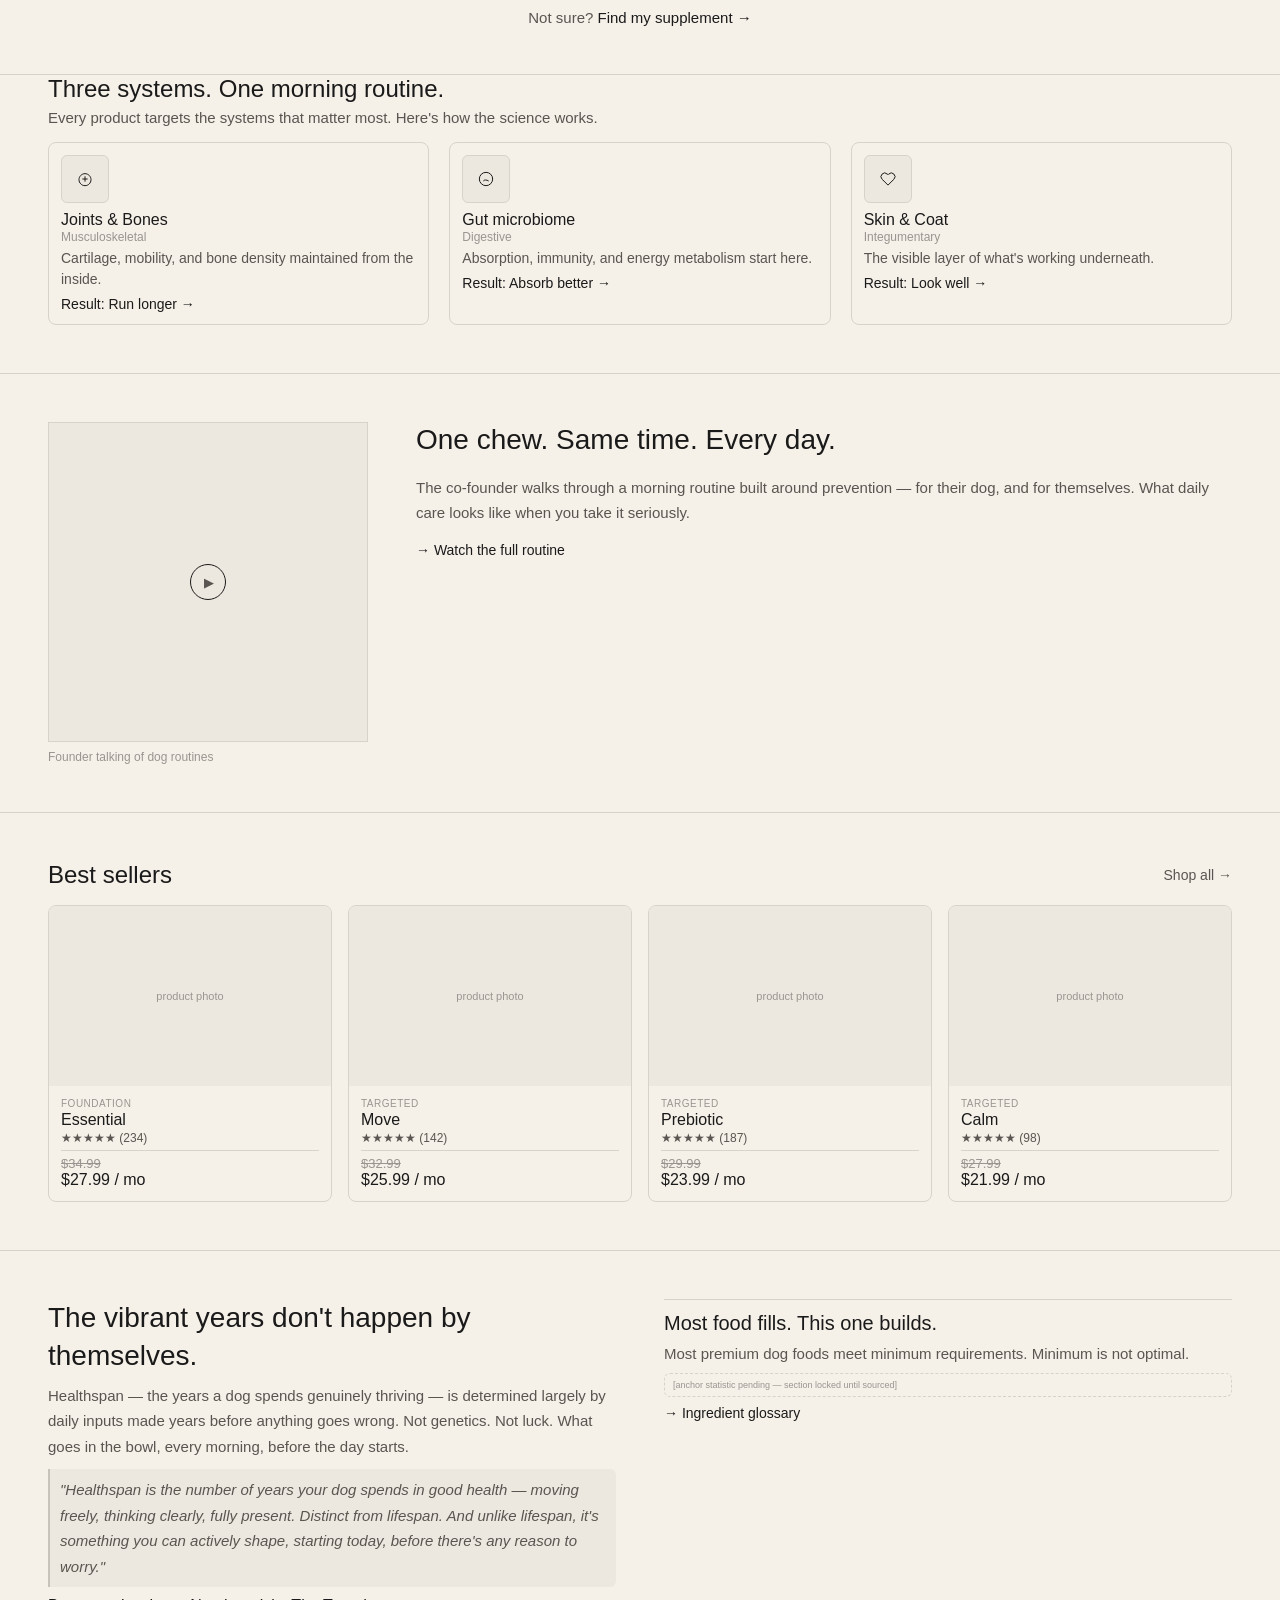
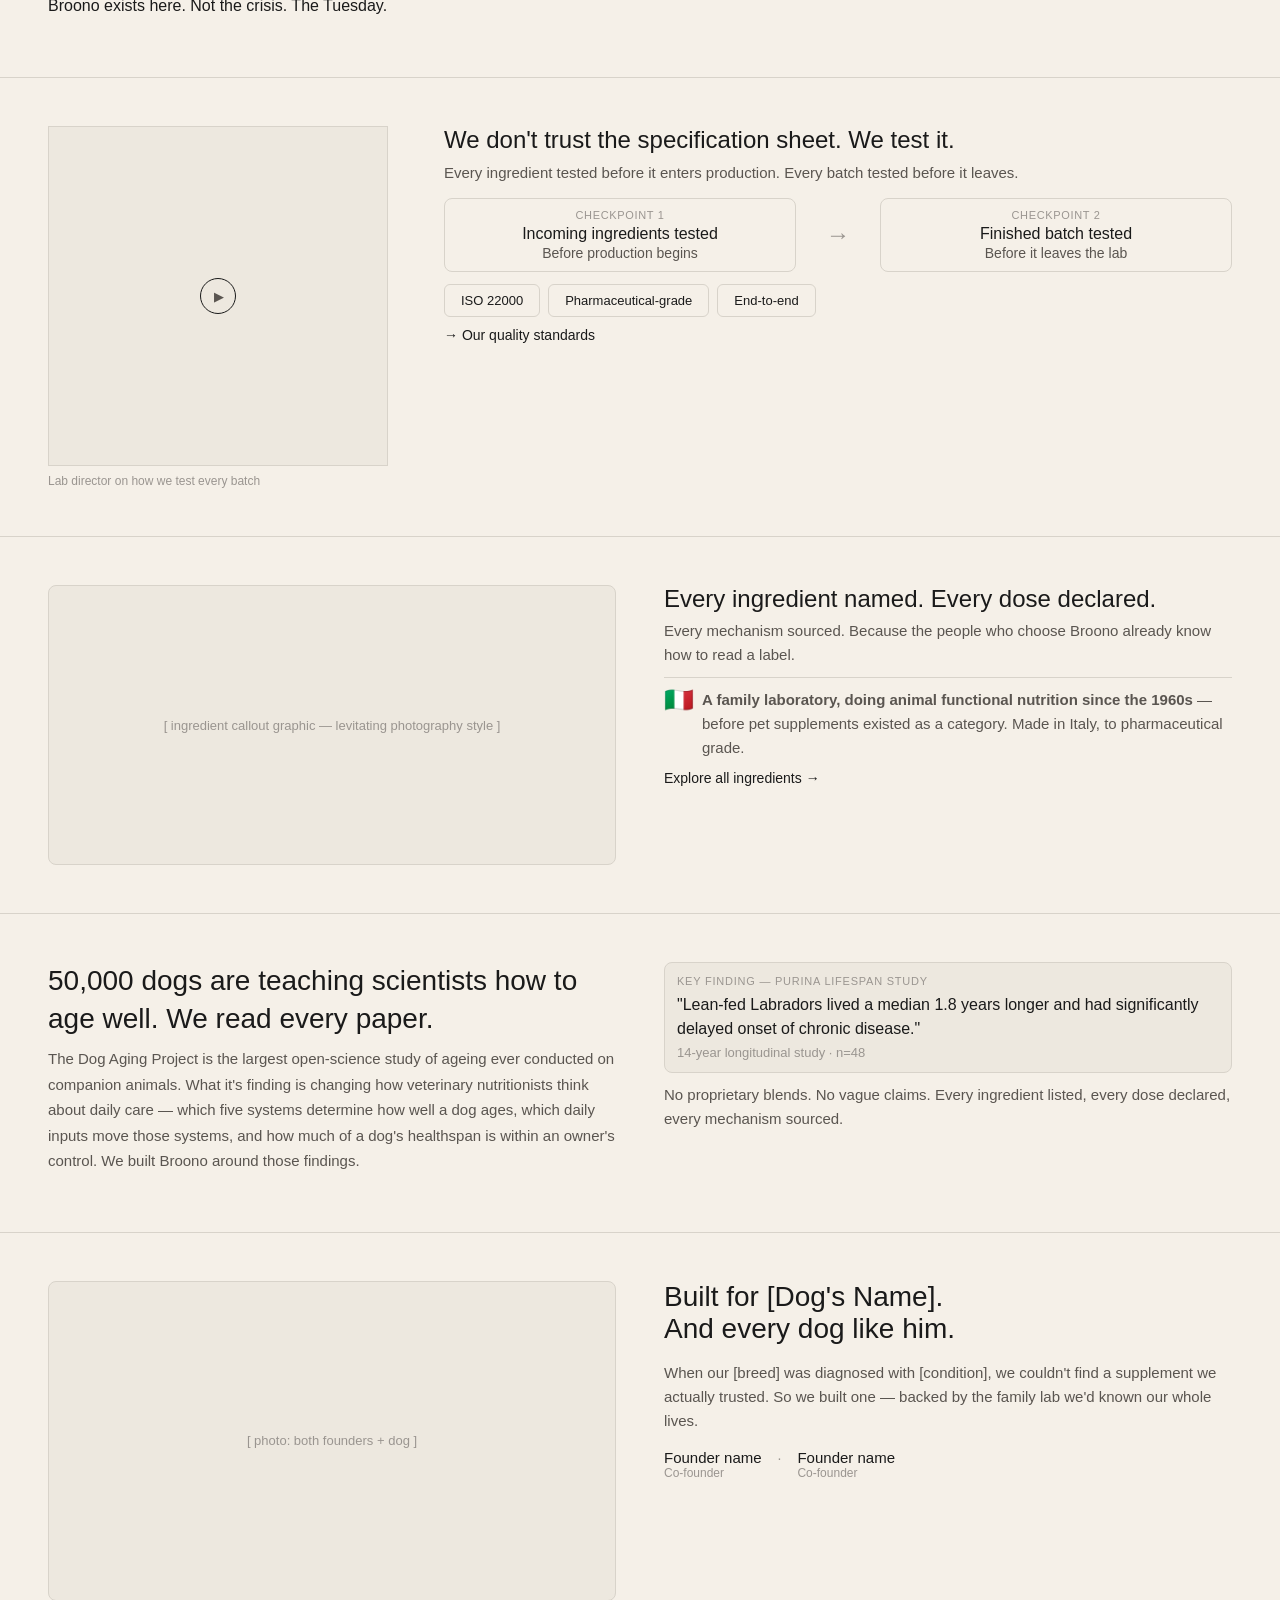
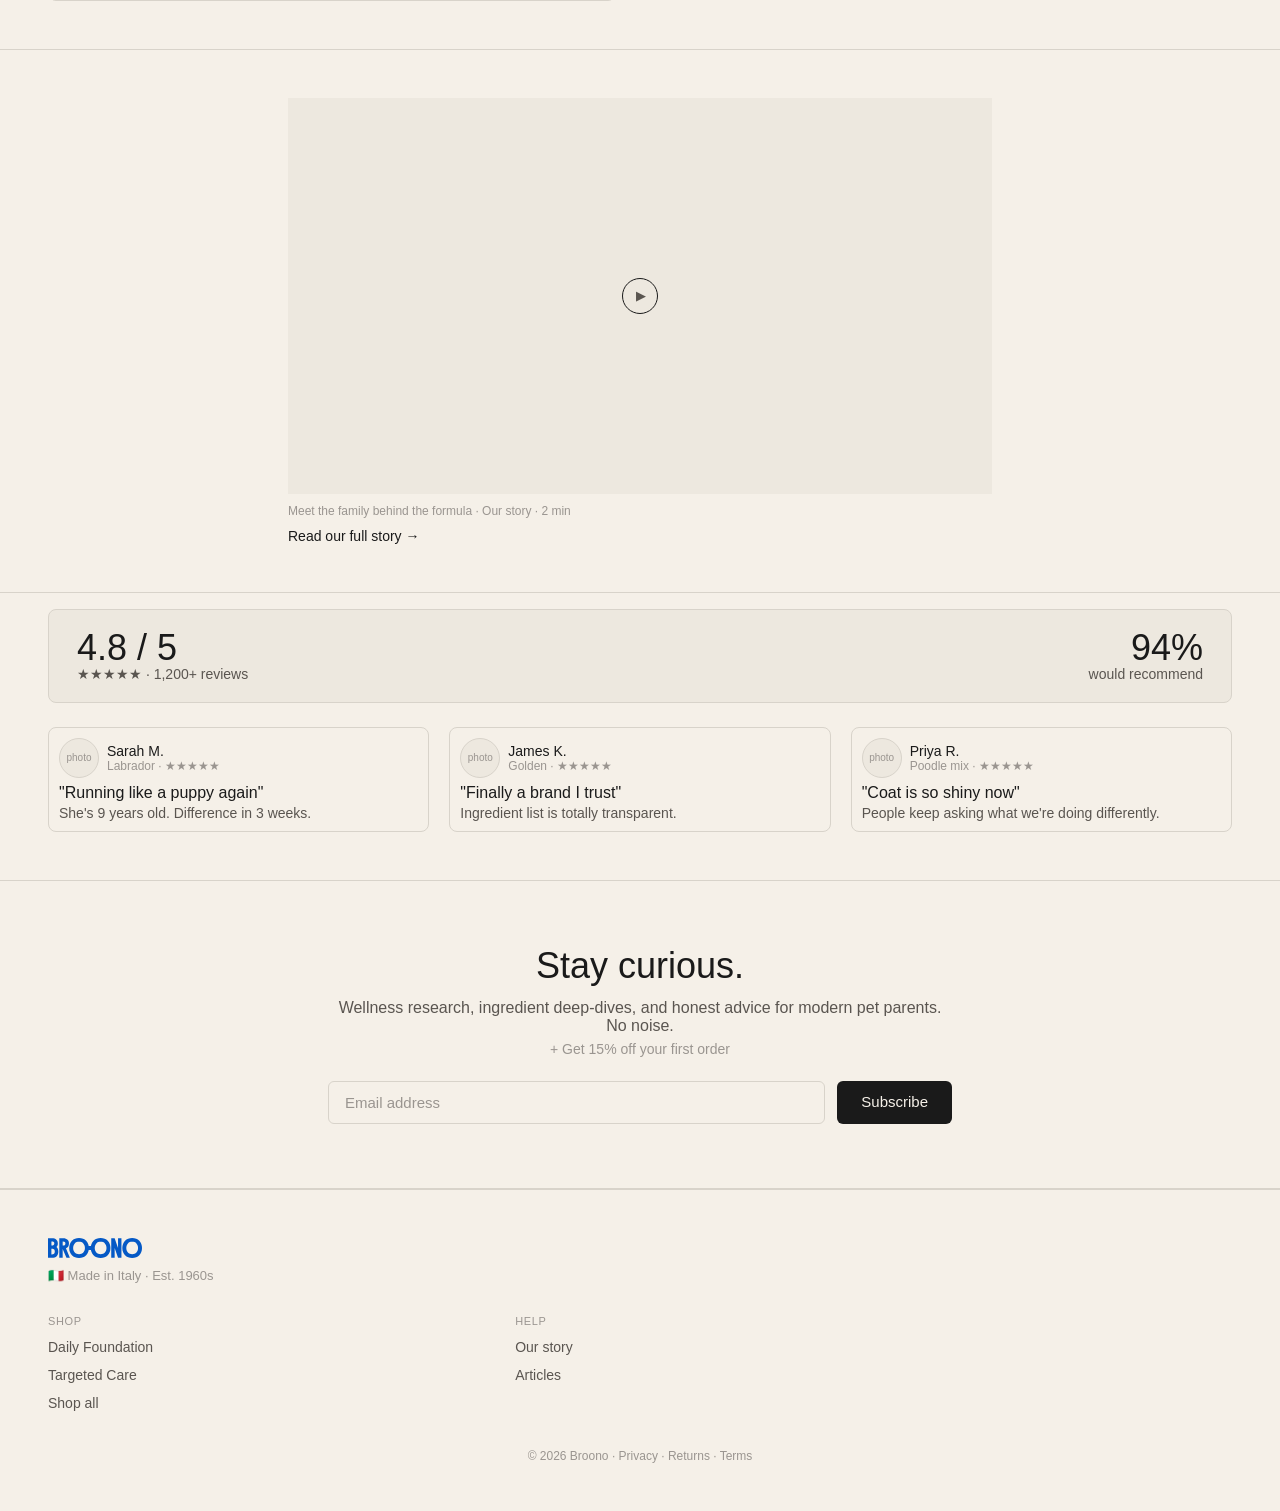
==== commit c9c1b1d8: "-" ====
--- a/index.html
+++ b/index.html
@@ -944,8 +944,7 @@
         <div class="nav-drawer__group-label">MORE</div>
         <div class="nav-drawer__links">
           <a href="index.html" style="text-decoration:none;color:inherit;display:block;"><div class="nav-drawer__link">Our story</div></a>
-          <a href="article.html" style="text-decoration:none;color:inherit;display:block;"><div class="nav-drawer__link">The science</div></a>
-          <a href="article.html" style="text-decoration:none;color:inherit;display:block;"><div class="nav-drawer__link" style="border-bottom:none;">Articles</div></a>
+          <a href="blog.html" style="text-decoration:none;color:inherit;display:block;"><div class="nav-drawer__link" style="border-bottom:none;">Articles</div></a>
         </div>
       </div>
     </div>
@@ -960,8 +959,7 @@
         <a href="pdp.html" style="text-decoration:none;color:inherit;"><span class="nav__desktop-link">Daily Foundation</span></a>
         <a href="pdp.html" style="text-decoration:none;color:inherit;"><span class="nav__desktop-link">Targeted Care</span></a>
         <a href="index.html" style="text-decoration:none;color:inherit;"><span class="nav__desktop-link">Our story</span></a>
-        <a href="article.html" style="text-decoration:none;color:inherit;"><span class="nav__desktop-link">The science</span></a>
-        <a href="article.html" style="text-decoration:none;color:inherit;"><span class="nav__desktop-link">Articles</span></a>
+        <a href="blog.html" style="text-decoration:none;color:inherit;"><span class="nav__desktop-link">Articles</span></a>
       </nav>
       <div class="nav__cart" aria-label="Cart, 2 items">
         <svg width="20" height="20" viewBox="0 0 24 24" fill="none" stroke="currentColor" stroke-width="1.5"><path d="M6 2L3 6v14a2 2 0 002 2h14a2 2 0 002-2V6l-3-4z"/><line x1="3" y1="6" x2="21" y2="6"/><path d="M16 10a4 4 0 01-8 0"/></svg>
@@ -1388,7 +1386,7 @@
           </div>
           <div>
             <div class="footer__col-label">HELP</div>
-            <div class="footer__col-links"><a href="index.html" style="text-decoration:none;color:inherit;">Our story</a><br><a href="article.html" style="text-decoration:none;color:inherit;">The science</a><br><a href="article.html" style="text-decoration:none;color:inherit;">Articles</a></div>
+            <div class="footer__col-links"><a href="index.html" style="text-decoration:none;color:inherit;">Our story</a><br><a href="blog.html" style="text-decoration:none;color:inherit;">Articles</a></div>
           </div>
         </div>
         <div class="footer__legal">© 2026 Broono · Privacy · Returns · Terms</div>
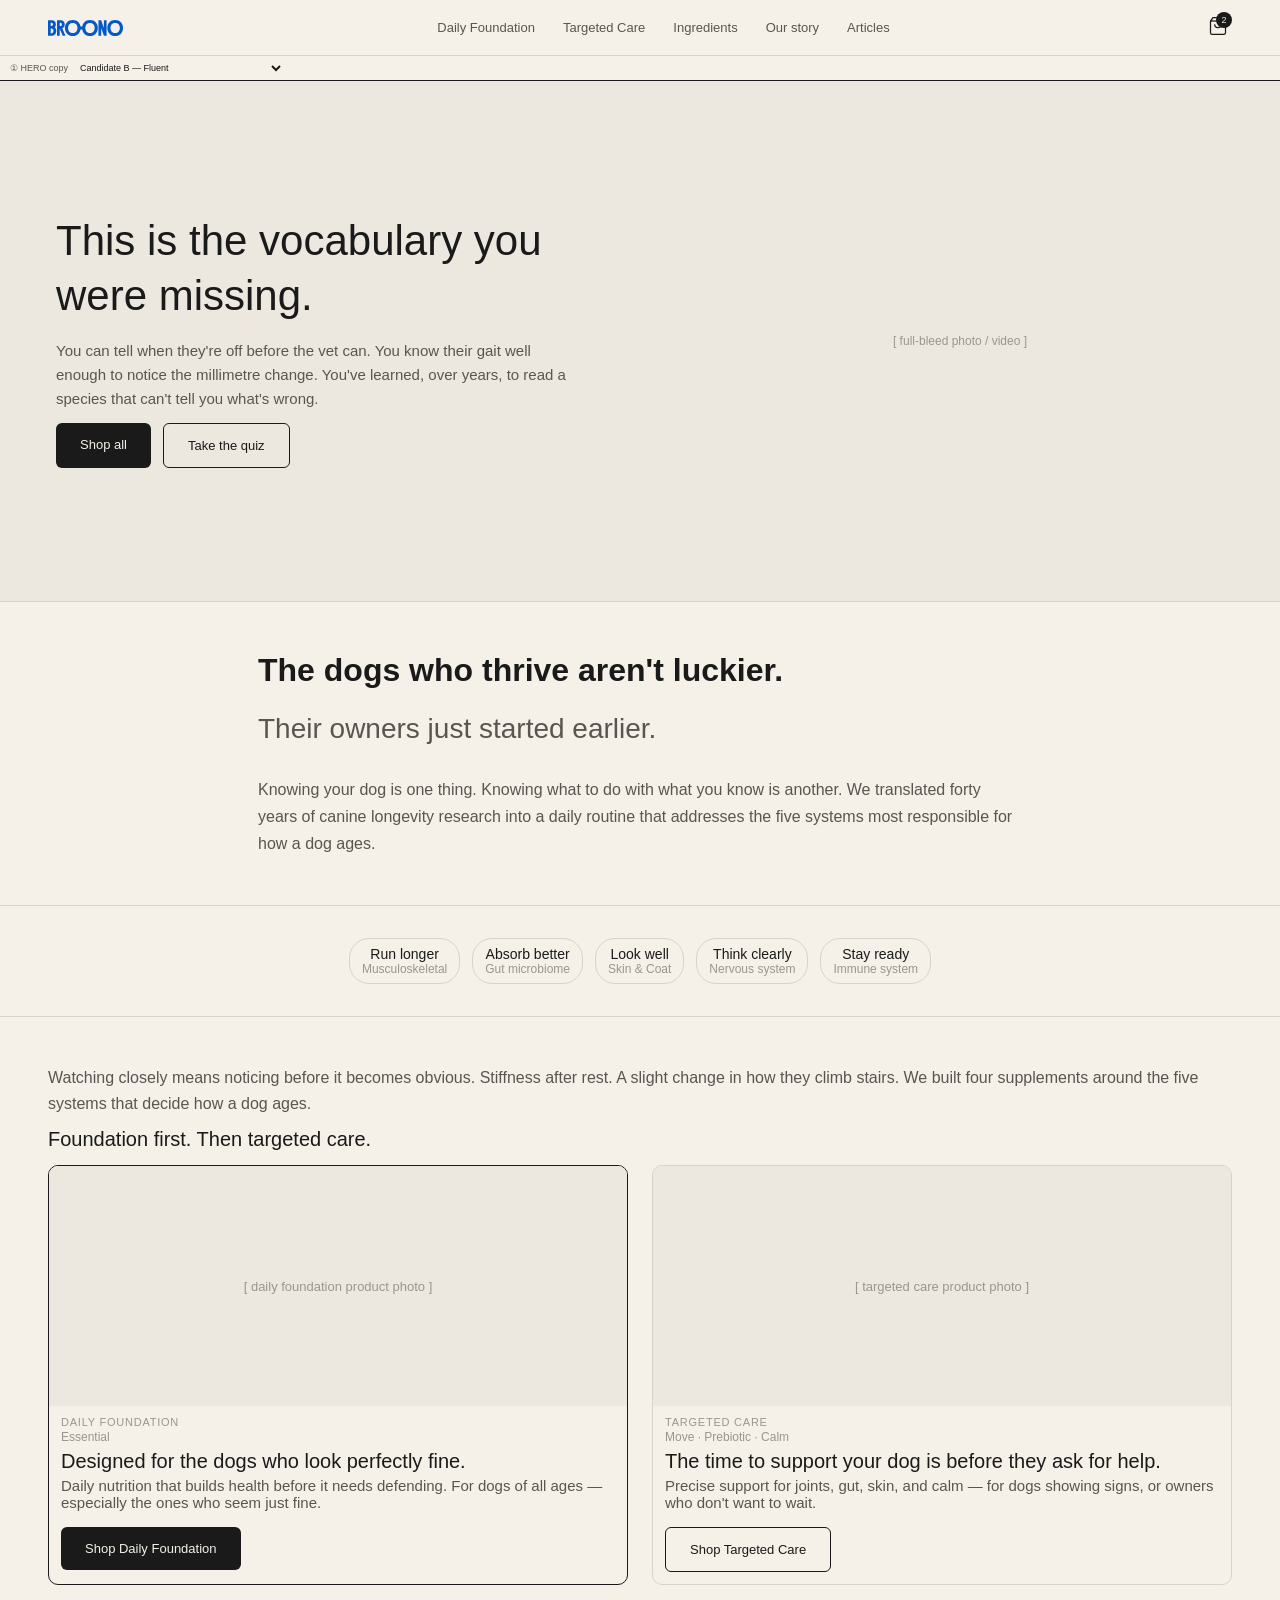
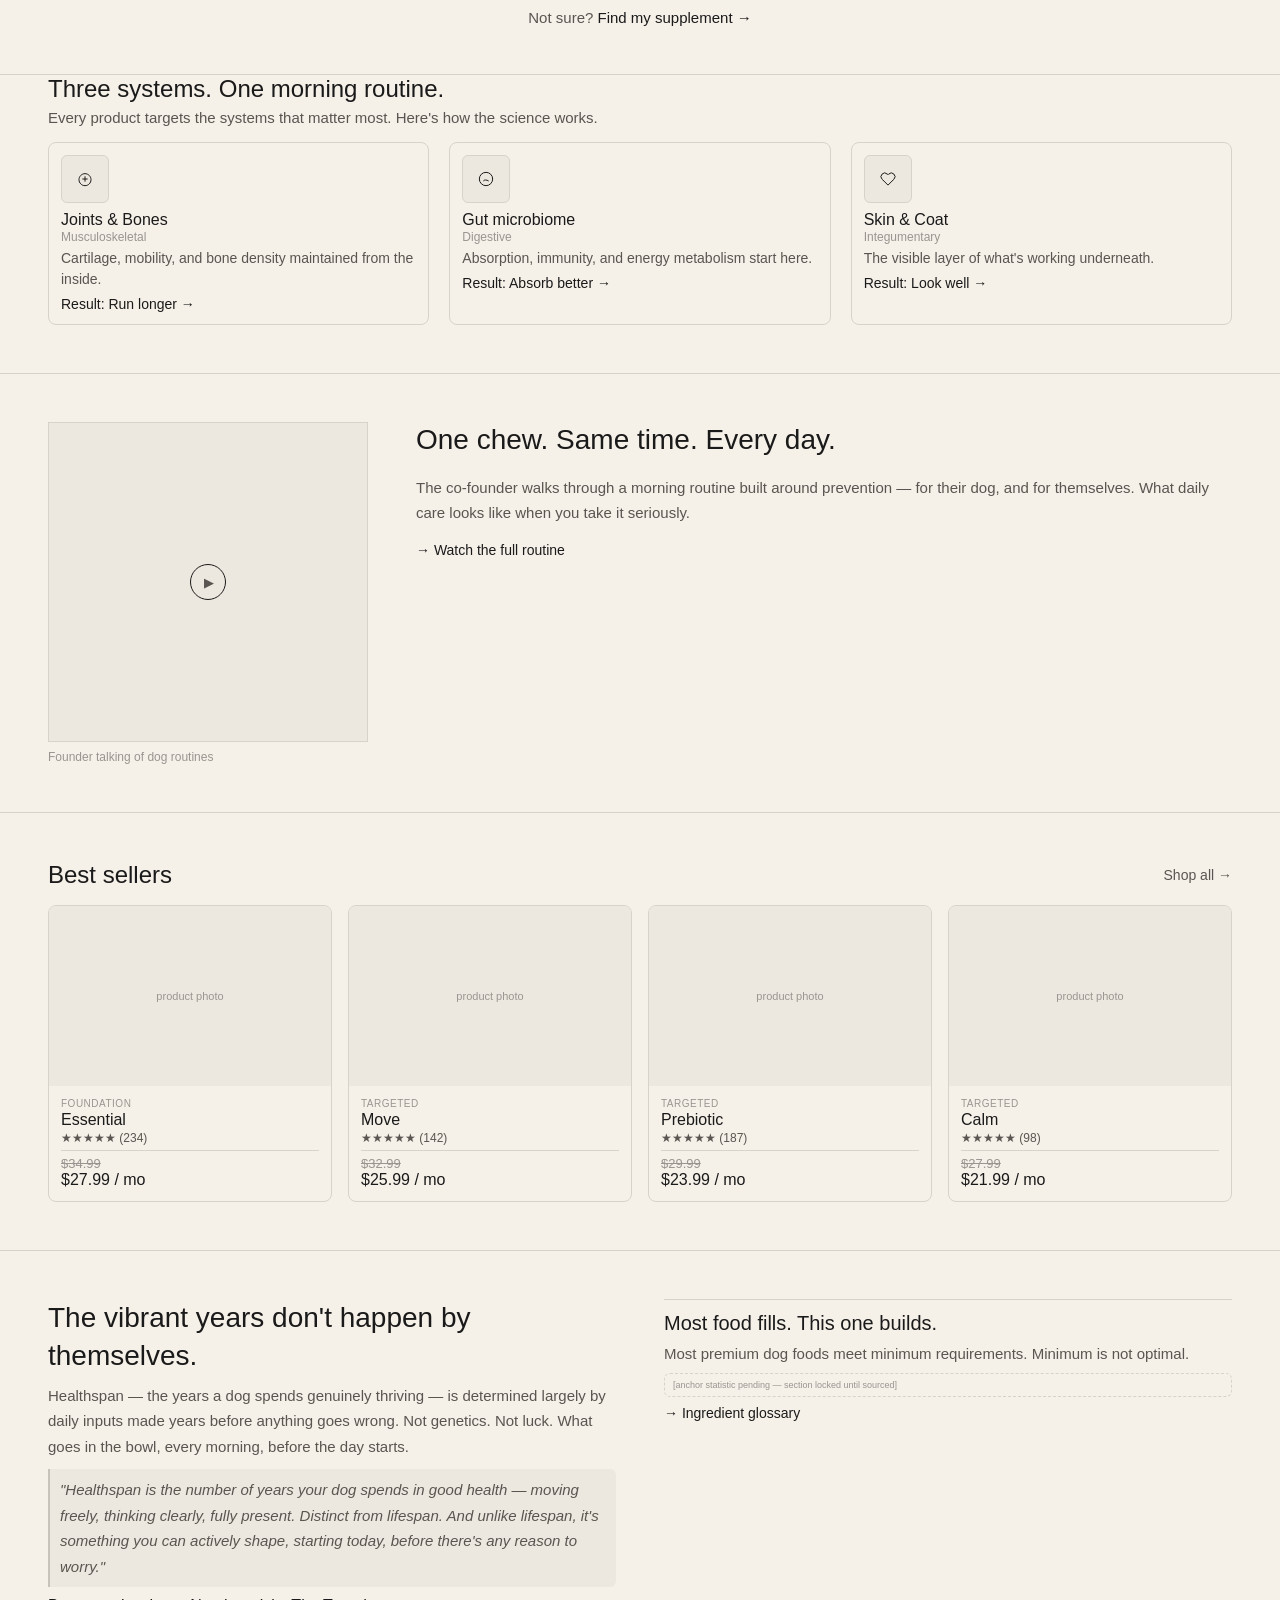
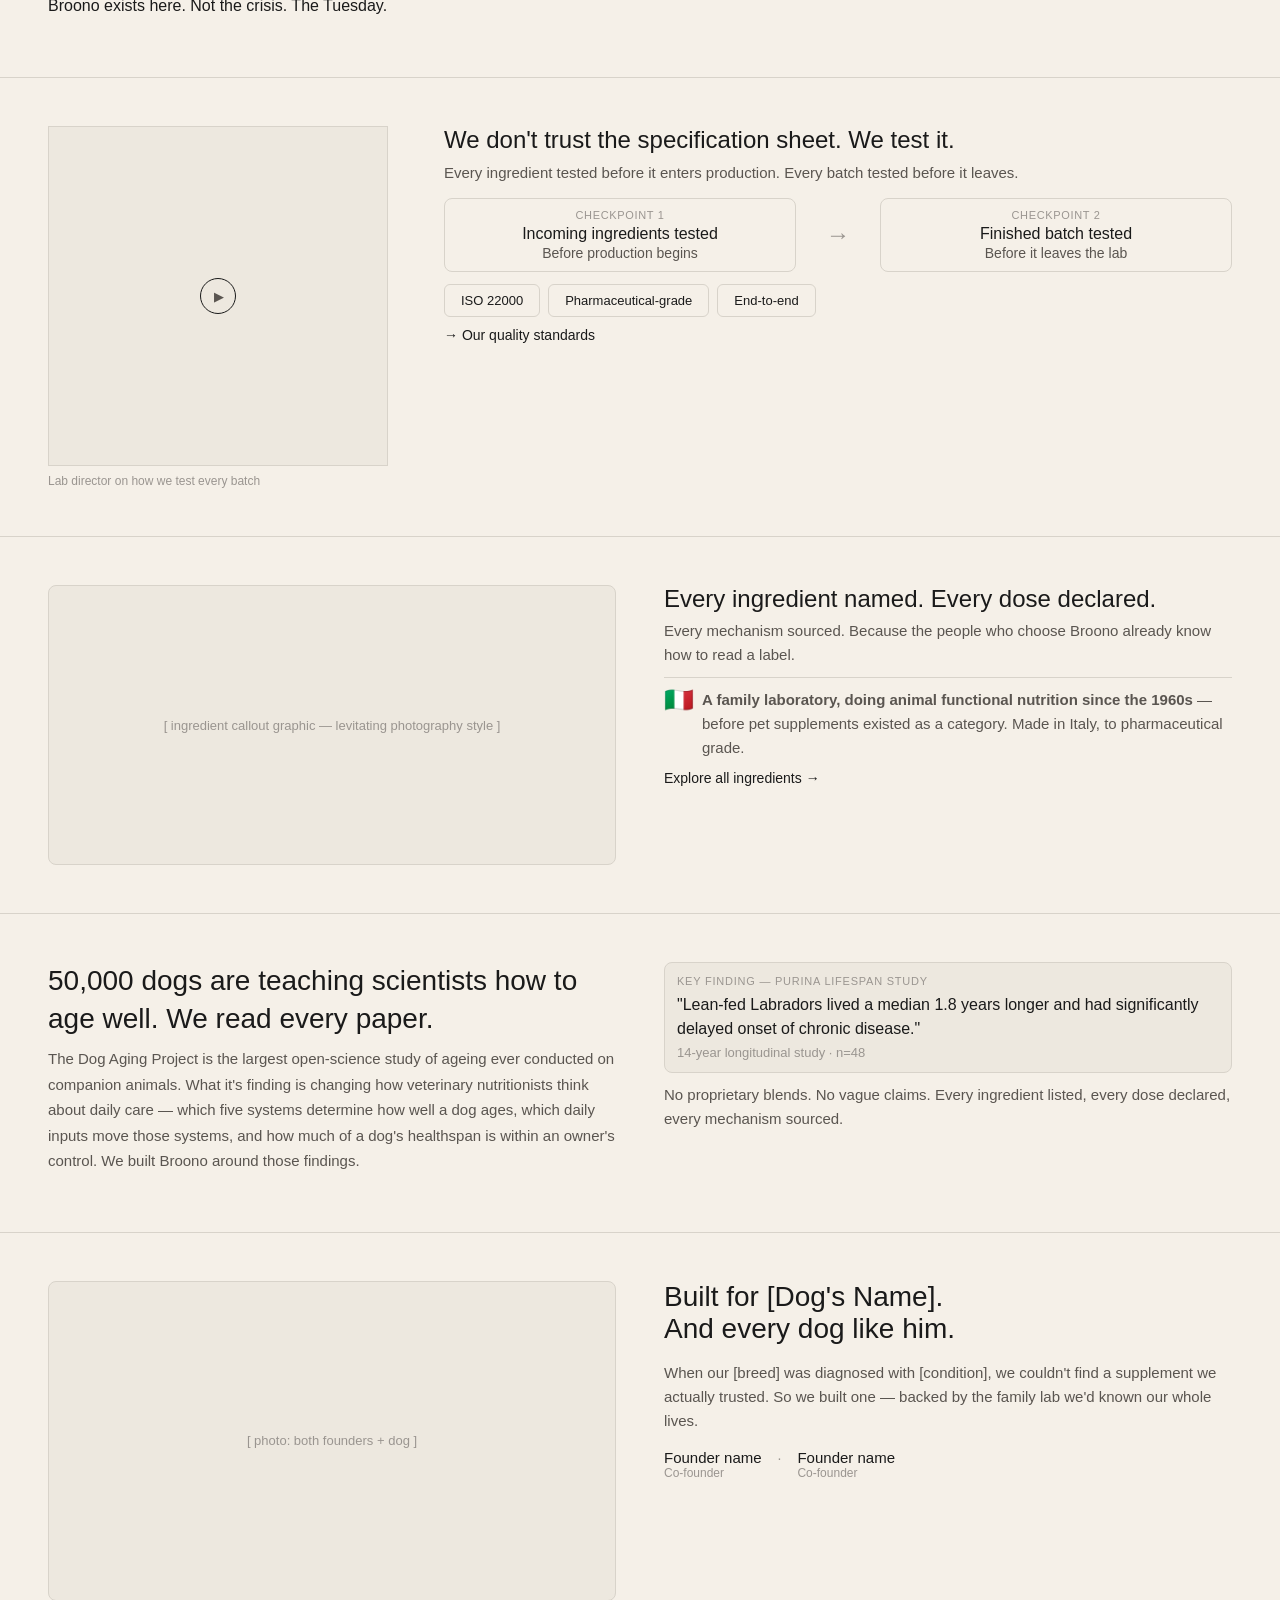
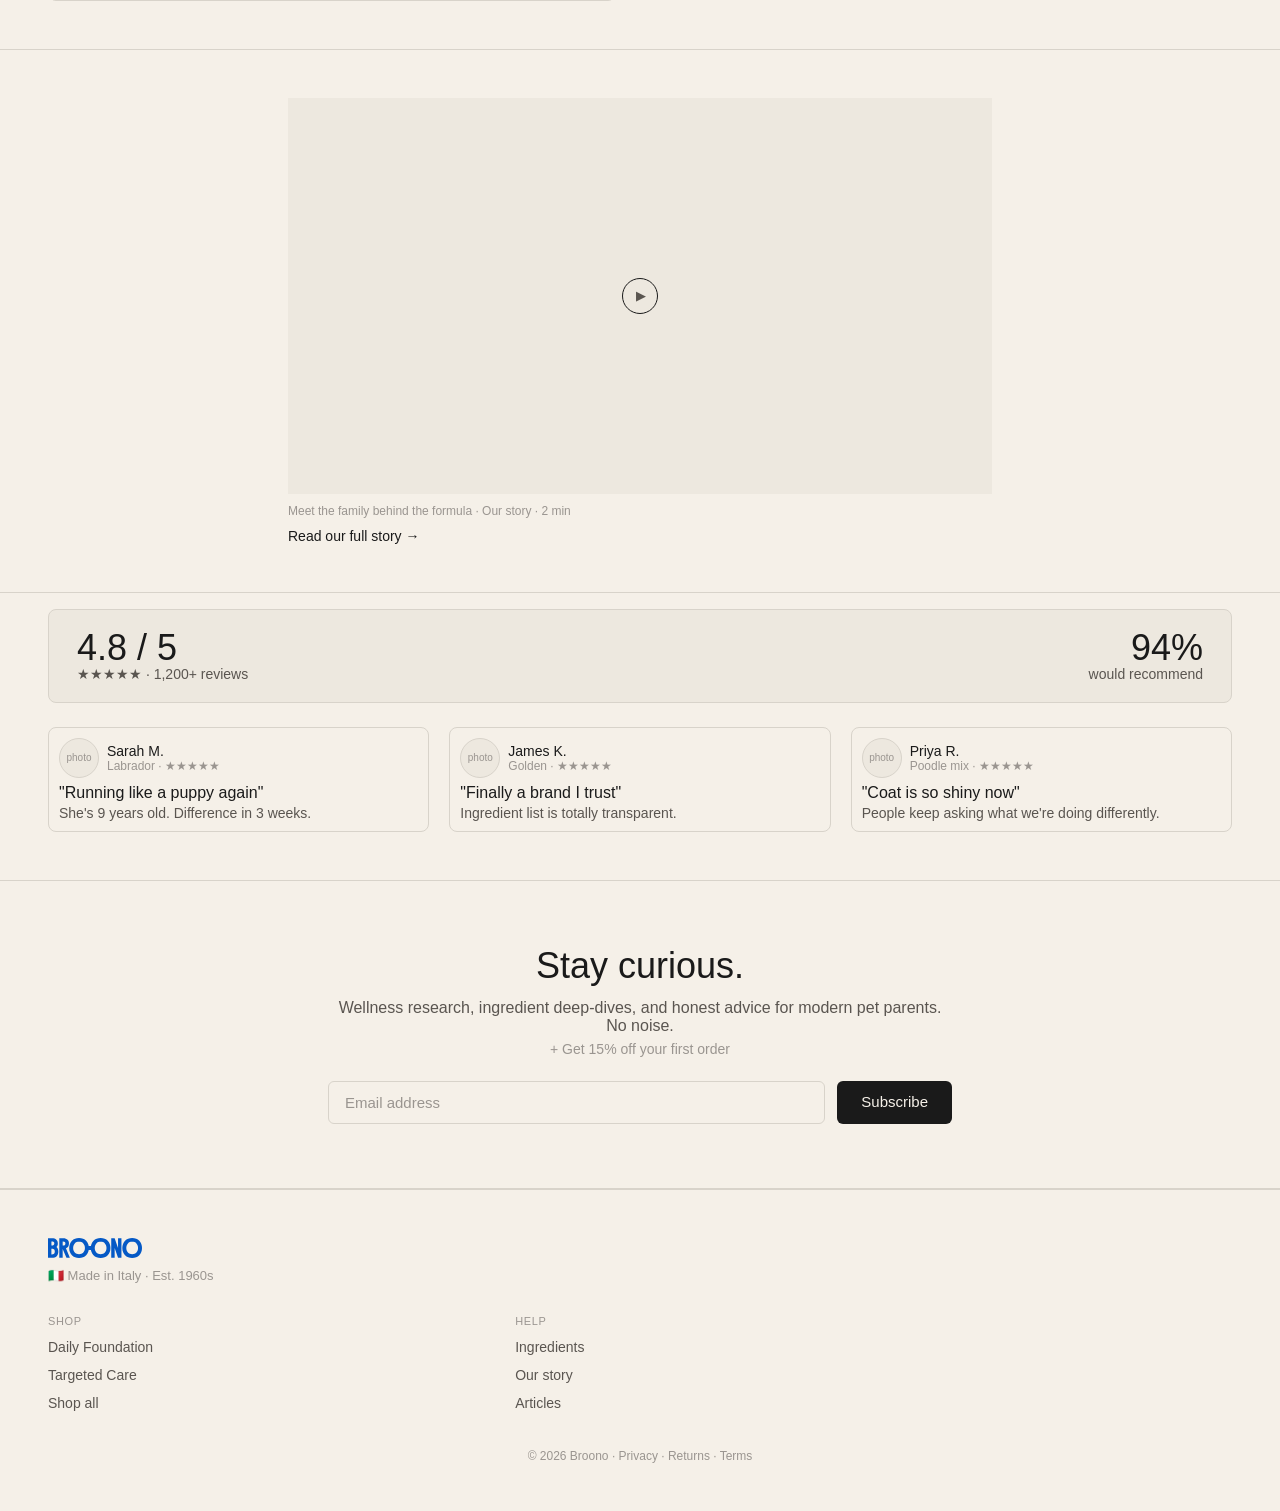
==== commit 934bb197: "-" ====
--- a/index.html
+++ b/index.html
@@ -943,6 +943,7 @@
         </div>
         <div class="nav-drawer__group-label">MORE</div>
         <div class="nav-drawer__links">
+          <a href="ingredients.html" style="text-decoration:none;color:inherit;display:block;"><div class="nav-drawer__link">Ingredients</div></a>
           <a href="index.html" style="text-decoration:none;color:inherit;display:block;"><div class="nav-drawer__link">Our story</div></a>
           <a href="blog.html" style="text-decoration:none;color:inherit;display:block;"><div class="nav-drawer__link" style="border-bottom:none;">Articles</div></a>
         </div>
@@ -958,6 +959,7 @@
       <nav class="nav__desktop-links" aria-label="Main navigation">
         <a href="pdp.html" style="text-decoration:none;color:inherit;"><span class="nav__desktop-link">Daily Foundation</span></a>
         <a href="pdp.html" style="text-decoration:none;color:inherit;"><span class="nav__desktop-link">Targeted Care</span></a>
+        <a href="ingredients.html" style="text-decoration:none;color:inherit;"><span class="nav__desktop-link">Ingredients</span></a>
         <a href="index.html" style="text-decoration:none;color:inherit;"><span class="nav__desktop-link">Our story</span></a>
         <a href="blog.html" style="text-decoration:none;color:inherit;"><span class="nav__desktop-link">Articles</span></a>
       </nav>
@@ -1249,7 +1251,7 @@
             <span class="ingredients__flag">🇮🇹</span>
             <div class="ingredients__italy-text"><strong>A family laboratory, doing animal functional nutrition since the 1960s</strong> — before pet supplements existed as a category. Made in Italy, to pharmaceutical grade.</div>
           </div>
-          <div class="ingredients__link">Explore all ingredients →</div>
+          <a href="ingredients.html" style="text-decoration:none;color:inherit;"><div class="ingredients__link">Explore all ingredients →</div></a>
         </div>
       </div>
     </section>
@@ -1386,7 +1388,7 @@
           </div>
           <div>
             <div class="footer__col-label">HELP</div>
-            <div class="footer__col-links"><a href="index.html" style="text-decoration:none;color:inherit;">Our story</a><br><a href="blog.html" style="text-decoration:none;color:inherit;">Articles</a></div>
+            <div class="footer__col-links"><a href="ingredients.html" style="text-decoration:none;color:inherit;">Ingredients</a><br><a href="index.html" style="text-decoration:none;color:inherit;">Our story</a><br><a href="blog.html" style="text-decoration:none;color:inherit;">Articles</a></div>
           </div>
         </div>
         <div class="footer__legal">© 2026 Broono · Privacy · Returns · Terms</div>
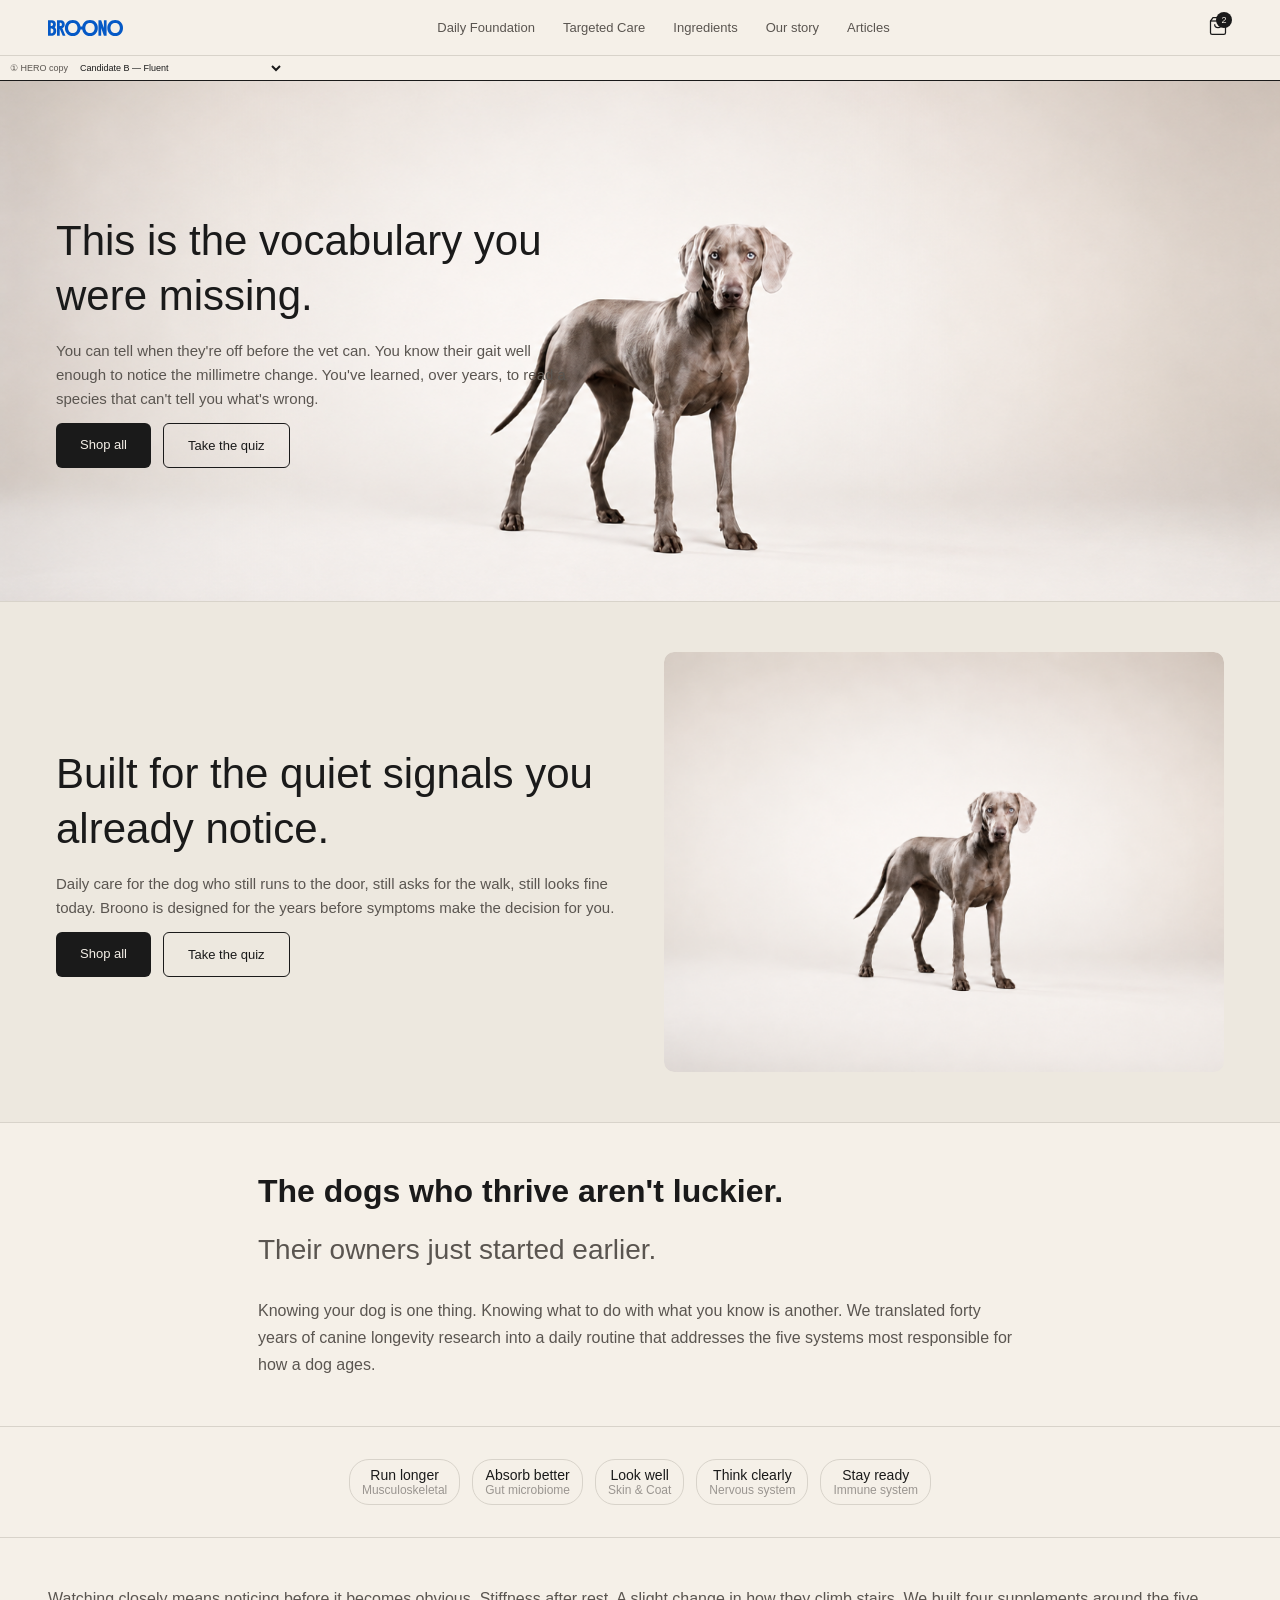
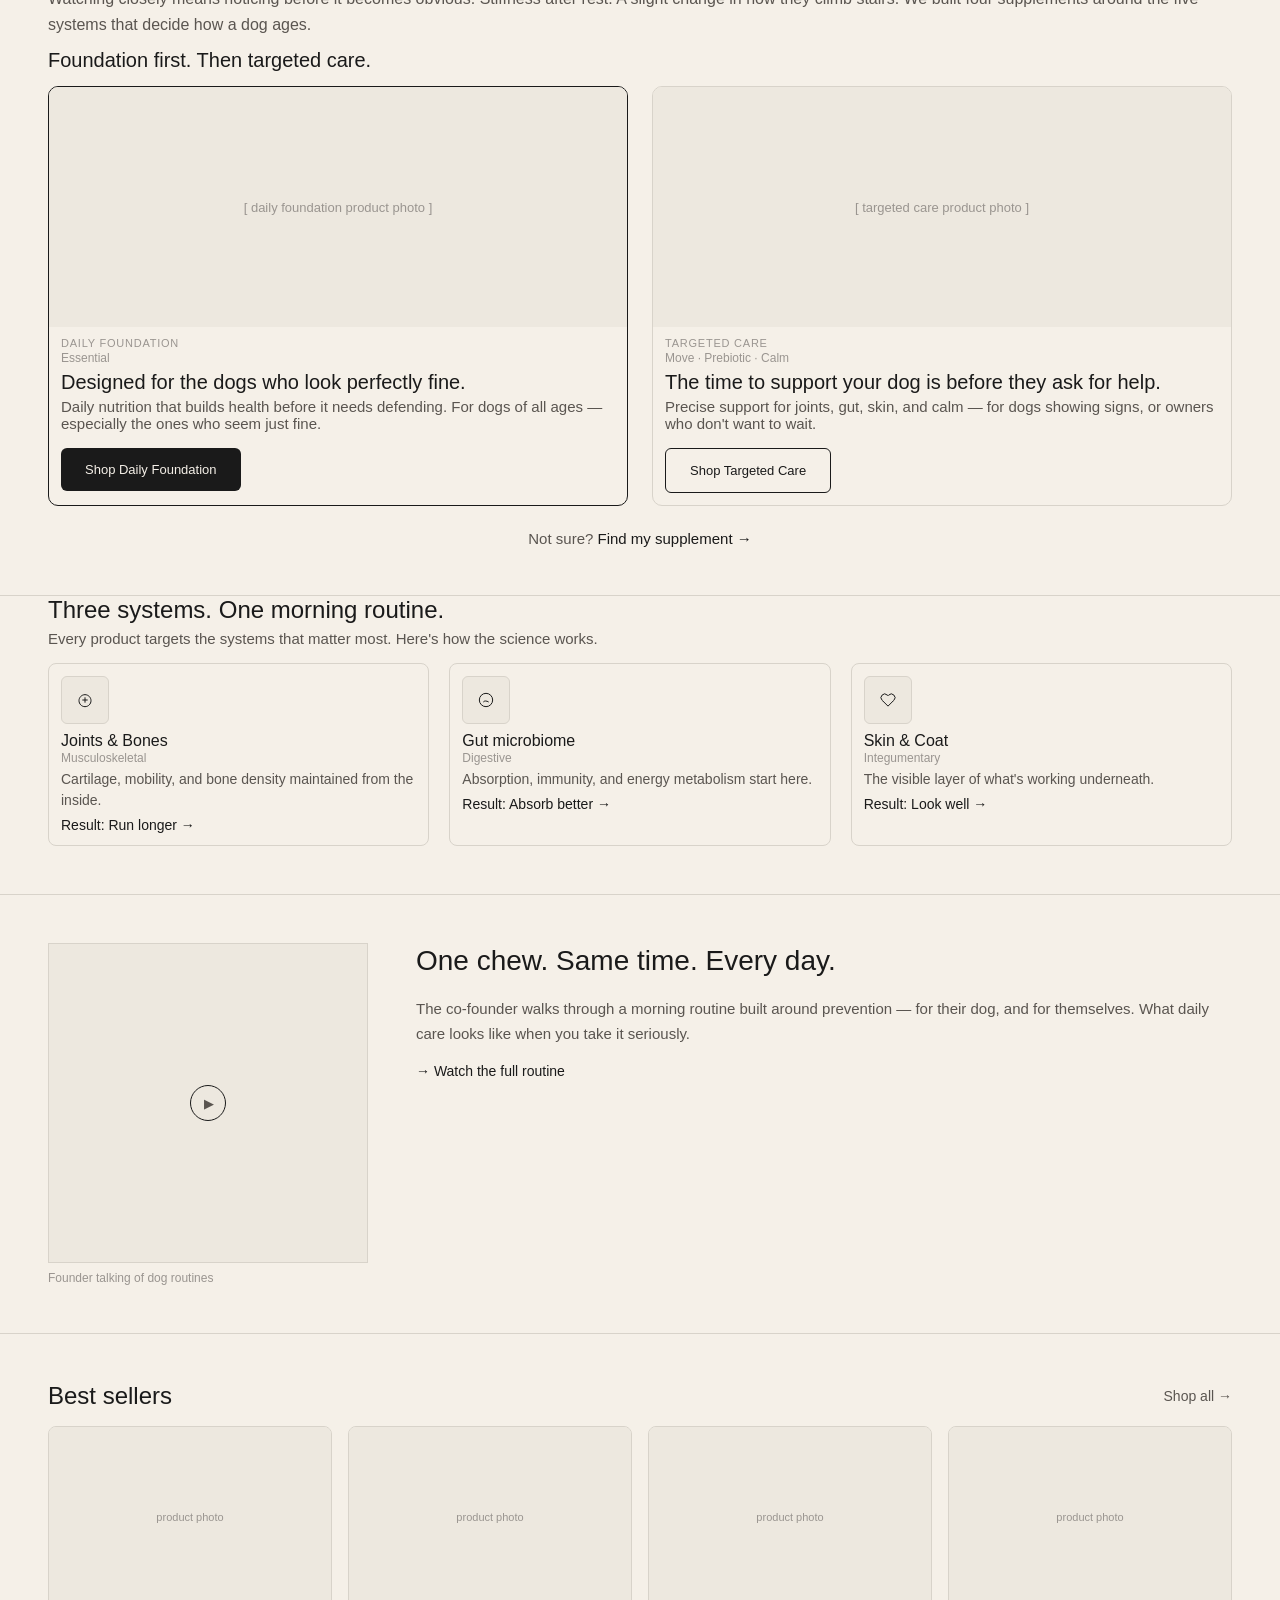
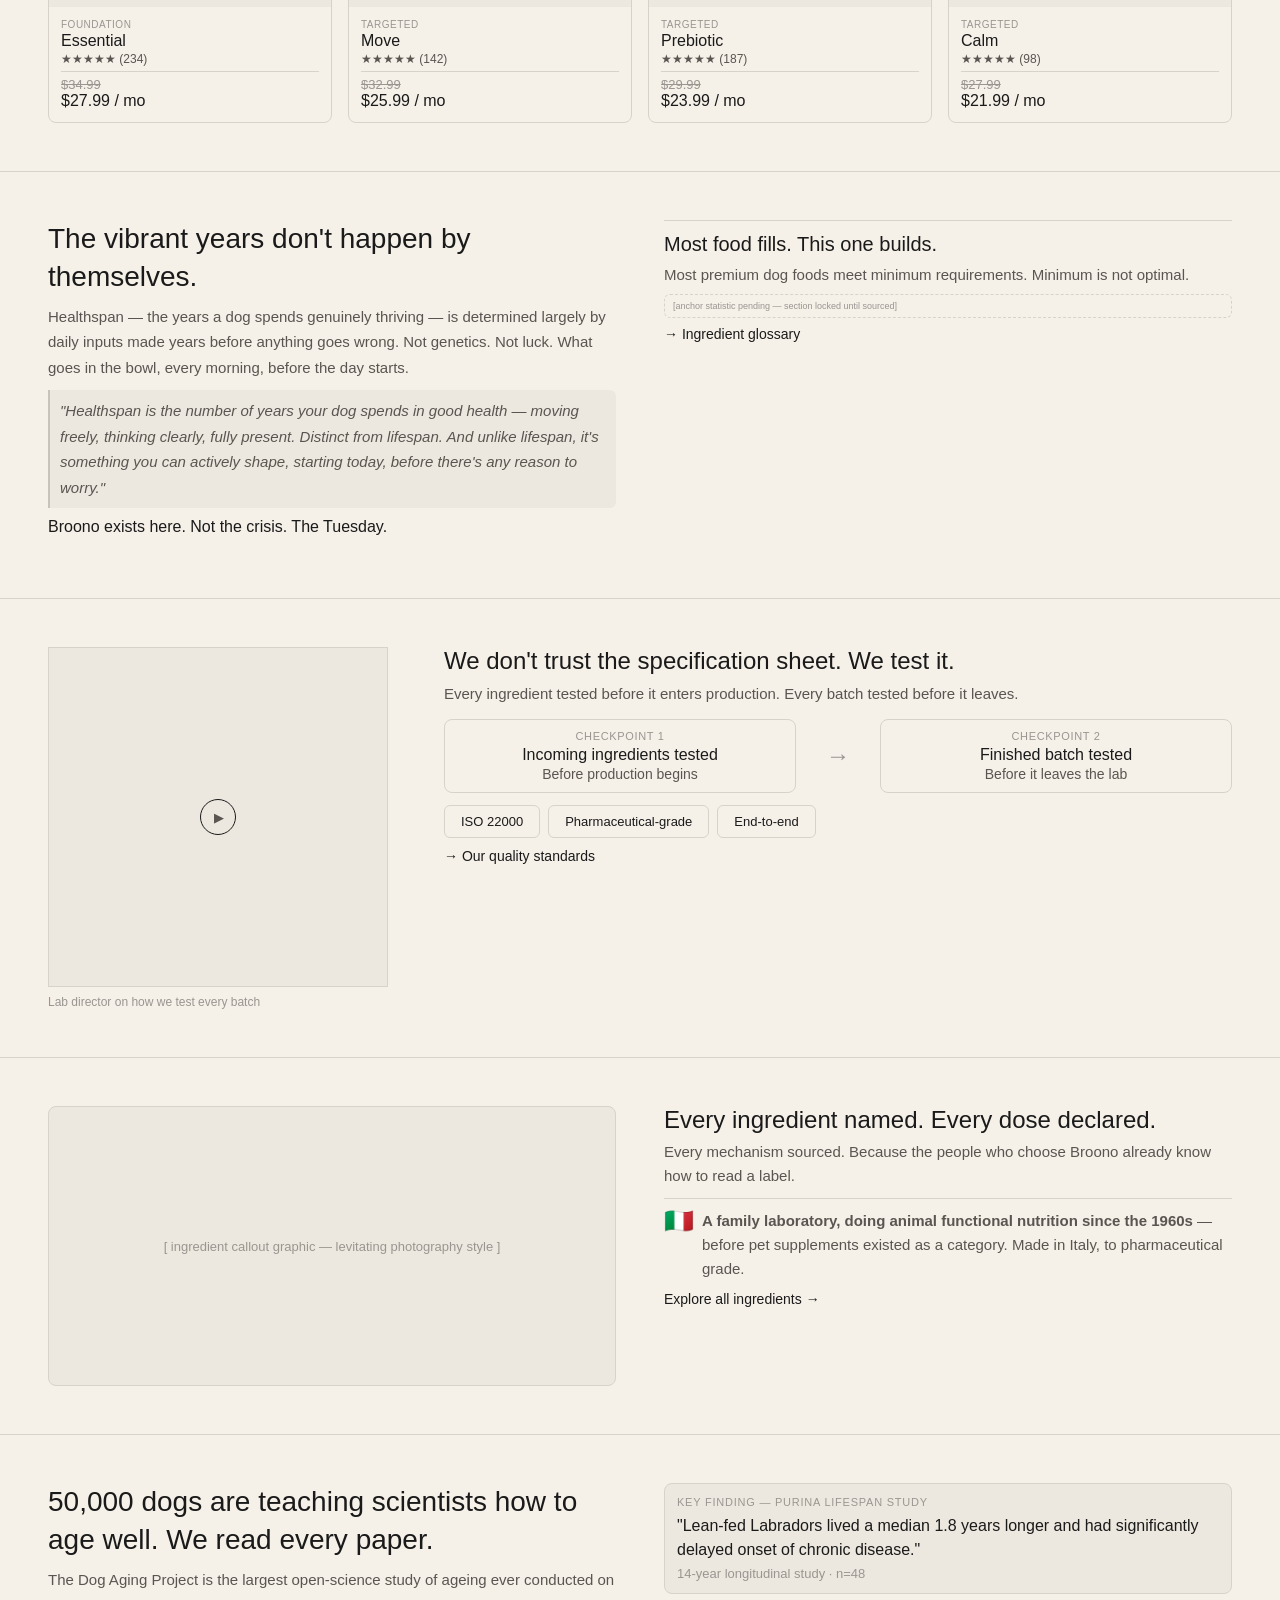
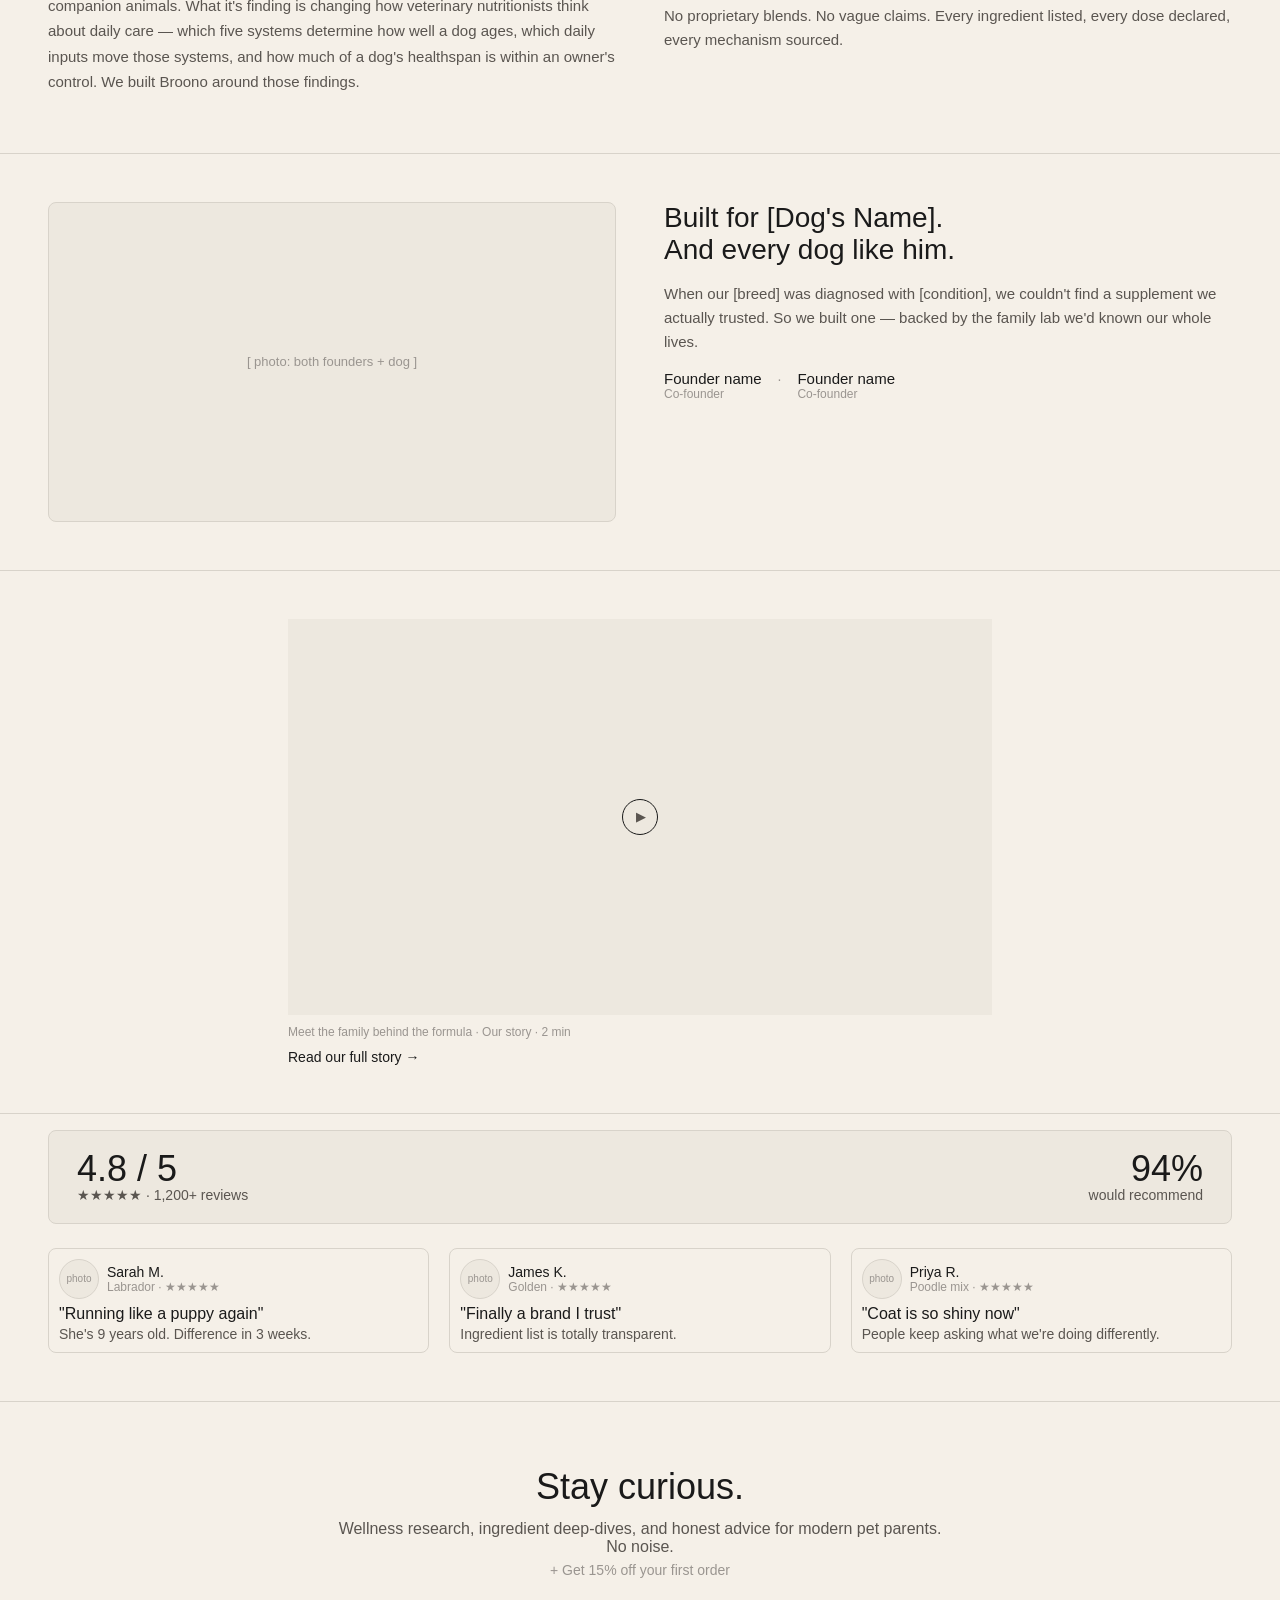
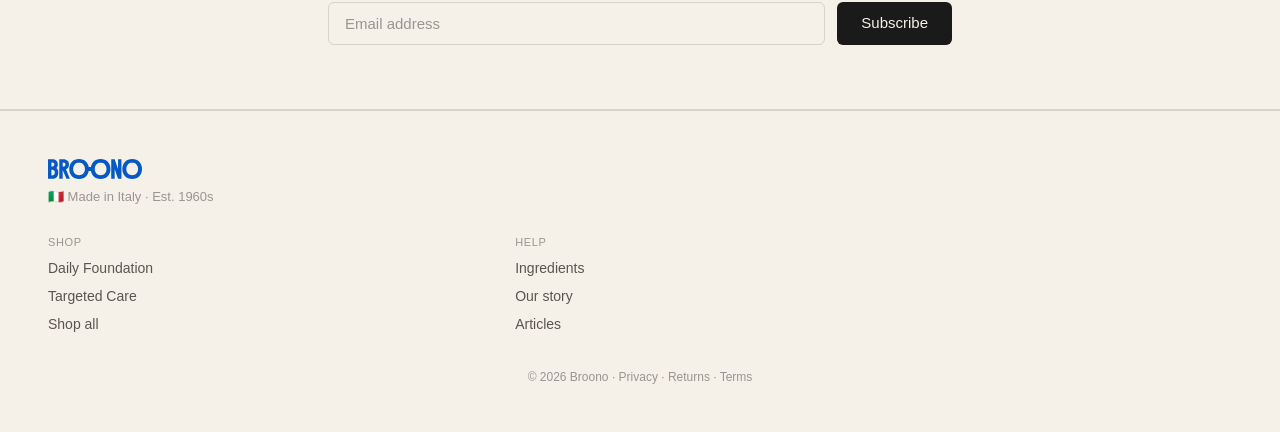
==== commit aedbf211: "-" ====
--- a/index.html
+++ b/index.html
@@ -2,6 +2,7 @@
 <html lang="en">
 <head>
 <meta charset="UTF-8">
+<meta name="robots" content="noindex, nofollow, noarchive, nosnippet">
 <link rel="icon" type="image/svg+xml" href="assets/logo-favicon-blue.svg">
 <meta name="viewport" content="width=device-width, initial-scale=1.0">
 <title>Broono — Homepage Wireframe v3 (Responsive)</title>
@@ -139,7 +140,11 @@
     border-bottom: 0.5px solid var(--color-border-tertiary);
   }
   .hero__inner {
-    background: var(--color-background-secondary);
+    background-color: var(--color-background-secondary);
+    background-image: url("assets/pictures/weimaraner-beige-185-1.png");
+    background-position: center center;
+    background-size: cover;
+    background-repeat: no-repeat;
     min-height: 300px;
     display: flex;
     flex-direction: column;
@@ -147,7 +152,12 @@
     padding: 16px;
     position: relative;
   }
+  .hero__content {
+    position: relative;
+    z-index: 1;
+  }
   .hero__media-placeholder {
+    display: none !important;
     position: absolute; top: 30%; left: 50%;
     transform: translate(-50%, -50%);
     font-size: 9px; color: var(--color-text-tertiary);
@@ -162,6 +172,33 @@
   }
   .hero__body--italic { font-style: italic; margin-bottom: 12px; }
   .hero__ctas { display: flex; gap: 8px; }
+  .hero-text-image {
+    border-bottom: 0.5px solid var(--color-border-tertiary);
+  }
+  .hero-text-image__inner {
+    background: var(--color-background-secondary);
+    padding: 16px;
+    display: flex;
+    flex-direction: column;
+    gap: 14px;
+  }
+  .hero-text-image__content {
+    max-width: none;
+  }
+  .hero-text-image__media {
+    min-height: 220px;
+    border-radius: 10px;
+    overflow: hidden;
+    background: var(--color-background-secondary);
+  }
+  .hero-text-image__media img {
+    display: block;
+    width: 100%;
+    height: 100%;
+    min-height: 220px;
+    object-fit: cover;
+    border-radius: 10px;
+  }
   .btn-primary {
     background: var(--color-text-primary); color: var(--color-background-primary);
     padding: 9px 14px; border-radius: 6px;
@@ -617,6 +654,7 @@
 
     /* ── HERO ── */
     .hero__inner {
+      background-position: center center;
       flex-direction: row;
       align-items: stretch;
       min-height: 520px;
@@ -630,7 +668,7 @@
     }
     .hero__media {
       flex: 1;
-      background: var(--color-background-secondary);
+      background: transparent;
       display: flex; align-items: center; justify-content: center;
       position: relative;
     }
@@ -644,6 +682,27 @@
     .btn-primary { font-size: 14px; padding: 14px 24px; }
     .btn-secondary { font-size: 14px; padding: 14px 24px; }
     .hero__ctas { gap: 12px; }
+    .hero-text-image__inner {
+      display: grid;
+      grid-template-columns: minmax(0, 1fr) minmax(0, 1fr);
+      align-items: center;
+      gap: 48px;
+      min-height: 520px;
+      padding: 48px 56px;
+    }
+    .hero-text-image__content {
+      display: flex;
+      flex-direction: column;
+      justify-content: center;
+      padding: 0;
+      max-width: none;
+    }
+    .hero-text-image__media {
+      min-height: 420px;
+    }
+    .hero-text-image__media img {
+      min-height: 420px;
+    }
 
     /* ── BRAND STATEMENT ── */
     .brand-statement__inner {
@@ -1013,6 +1072,24 @@
       </div>
     </section>
 
+    <!-- ①b HERO TEXT + IMAGE -->
+    <section class="hero-text-image">
+      <div class="section-label">①b HERO TEXT + IMAGE</div>
+      <div class="hero-text-image__inner">
+        <div class="hero__content hero-text-image__content">
+          <h2 class="hero__headline">Built for the quiet signals you already notice.</h2>
+          <p class="hero__body">Daily care for the dog who still runs to the door, still asks for the walk, still looks fine today. Broono is designed for the years before symptoms make the decision for you.</p>
+          <div class="hero__ctas">
+            <div class="btn-primary">Shop all</div>
+            <div class="btn-secondary">Take the quiz</div>
+          </div>
+        </div>
+        <div class="hero__media hero-text-image__media">
+          <img src="assets/pictures/weimaraner-beige-185-1.png" alt="Weimaraner dog on a beige background">
+        </div>
+      </div>
+    </section>
+
     <!-- ② BRAND STATEMENT + EDITORIAL BEAT -->
     <section class="brand-statement">
       <div class="section-label">② BRAND STATEMENT + EDITORIAL BEAT</div>
@@ -1408,11 +1485,11 @@
     if (window.innerWidth >= 768) {
       /* Desktop: hide the placeholder that was inside .hero__inner for mobile stacking */
       if (heroMediaPlaceholder) heroMediaPlaceholder.style.display = 'none';
-      if (heroMediaRight) heroMediaRight.style.display = 'block';
+      if (heroMediaRight) heroMediaRight.style.display = 'none';
       heroContent.style.position = 'relative';
     } else {
       /* Mobile: stack content over the bg, show placeholder in middle */
-      if (heroMediaPlaceholder) heroMediaPlaceholder.style.display = 'block';
+      if (heroMediaPlaceholder) heroMediaPlaceholder.style.display = 'none';
       if (heroMediaRight) heroMediaRight.style.display = 'none';
     }
   }
